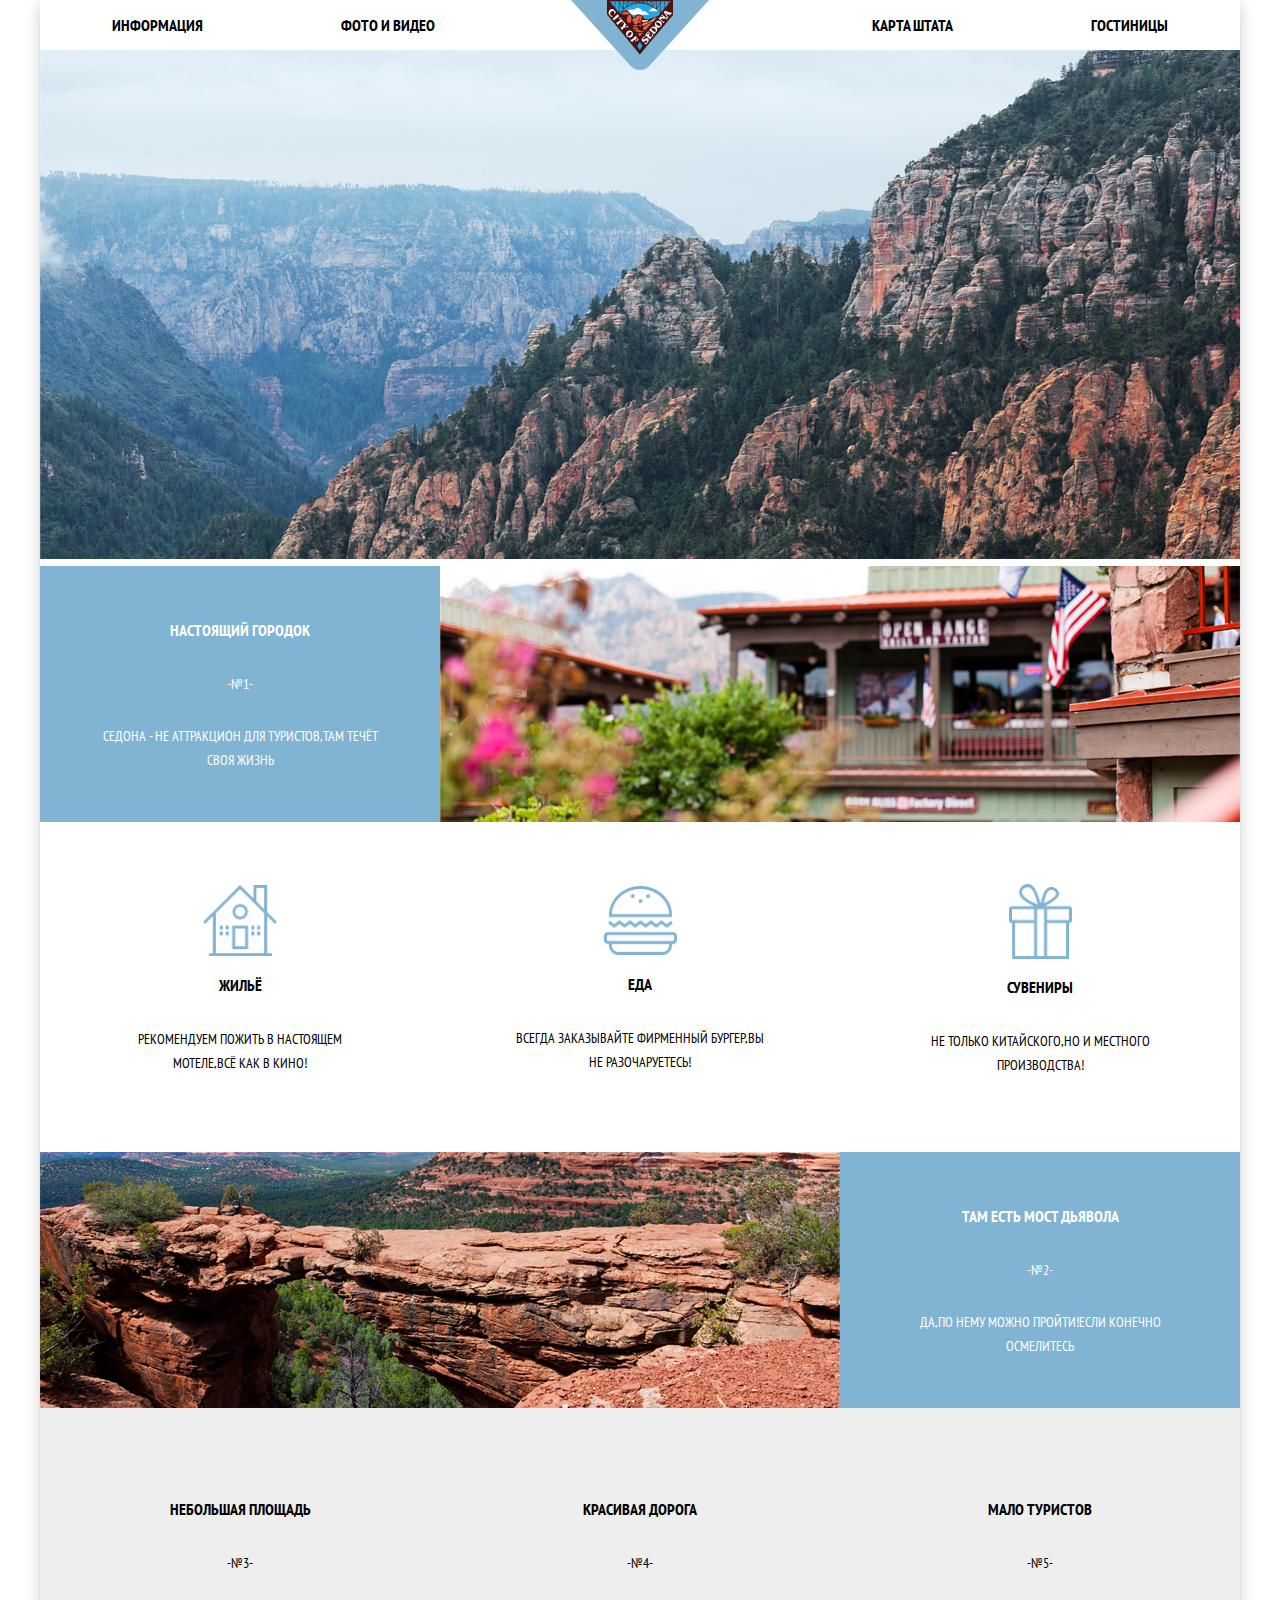
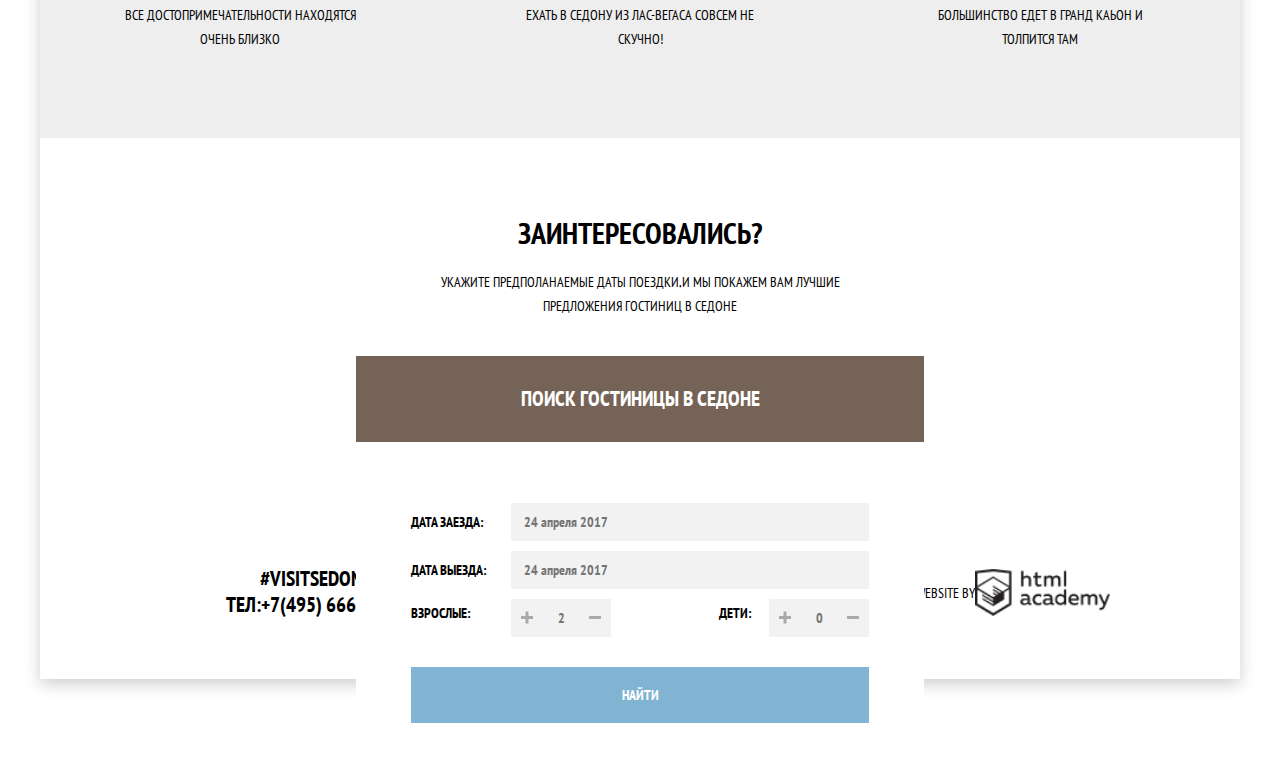
==== index.html @ 59186c99 "лт" ====
<!DOCTYPE html>
<html class="page" lang="ru">
  <head>
    <meta charset="utf-8">
    <title>HTML Academy: Седона</title>
    <link href="css/normalize.css" rel="stylesheet">
    <link rel="stylesheet" href="https://fonts.googleapis.com/css?family=PT+Sans+Narrow:400,700&amp;subset=latin,cyrillic;display=swap">
    <link href="css/style.css" rel="stylesheet">
    <link rel="icon" href="favicon.ico">
    <link rel="icon" href="favicon/icon.svg" type="image/svg+×ml">
    <link rel="apple-touch-icon" href="favicon/180.png">
    <link rel="manifest" href="manifest.webmanifest">
  </head>
  <body class="page-body">

<header class="main-header">
 <nav class="main-navigation">
   <a class="main-header-logo">
    <img src="img/logo.svg" width="138" height="70"  alt="Логотип сайта «Седона»">
   </a>
  <div class="main-header-bar">
   <ul class="site-navigation">
       <li><a href="#">Информация</a></li>
       <li><a class="second-li" href="#">Фото и видео</a></li>
       <li><a class="third-li" href="#">Карта штата</a></li>
       <li><a href="inner.html">Гостиницы</a></li>
     </ul>
  </div>
 </nav>
</header>

<main>
  <h1 class="visually-hidden">Проект «Седона»</h1>

  <section class="background">
    <a>
     <img src="img/background-photo.png" width="1200" height="509" alt="Фон">
    </a>
  </section>

  <section class="features">
    <h2 class="visually-hidden">Приемущества</h2>
    <div class="features-block">
      <div class="first-block">
        <div class="picture-one">
         <img src="img/image2.png" width="800" height="256" alt="Летняя веранда в Седоне" style="display: block;">
        </div>
        <div class="true-city">
         <h3>Настоящий городок</h3>
         <p class="number">-№1-</p>
         <p class="paragraph">Седона - не аттракцион для туристов,там течёт своя жизнь</p>
        </div>
      </div>
      <div class="second-block">
        <div class="advantages">
         <img src="img/icon1.png" width="74" height="72" alt="Домик">
         <h3>Жильё</h3>
         <p class="advantages-p">Рекомендуем пожить в настоящем мотеле,всё как в кино!</p>
        </div>
        <div class="advantages">
         <img src="img/icon3.png" width="74" height="69" alt="Бургер">
         <h3>Еда</h3>
         <p class="advantages-p">Всегда заказывайте фирменный бургер,вы не разочаруетесь!</p>
       </div>
       <div class="advantages">
        <img src="img/icon2.png" width="63" height="76" alt="Подарок">
        <h3>Сувениры</h3>
        <p class="advantages-p">Не только китайского,но и местного производства!</p>
       </div>
      </div>


      <div class="third-block">
       <div class="picture-two">
         <img src="img/image1.png" width="800" height="256" alt="Мост дьявола" style="display: block;">
       </div>
       <div class="devils-bridge">
        <h3>Там есть мост дьявола</h3>
        <p class="number">-№2-</p>
        <p class="paragraph">Да,по нему можно пройти!Если конечно осмелитесь</p>
       </div>
      </div>
      <div class="fourth-block">
       <div class="bottom-features">
        <h3>Небольшая площадь</h3>
        <p class="number">-№3-</p>
        <p class="bottom-paragraph">Все достопримечательности находятся очень близко</p>
       </div>
       <div class="bottom-features">
         <h3>Красивая дорога</h3>
         <p class="number">-№4-</p>
         <p class="bottom-paragraph">Ехать в Седону из Лас-Вегаса совсем не скучно!</p>
       </div>
       <div class="bottom-features">
         <h3>Мало туристов</h3>
         <p class="number">-№5-</p>
         <p class="bottom-paragraph">Большинство едет в Гранд Каьон и толпится там</p>
       </div>
      </div>
     </div>
  </section>

  <section class="interesting">
    <h2>Заинтересовались?</h2>
    <p>Укажите предполанаемые даты поездки,и мы покажем вам лучшие предложения гостиниц в Седоне</p>
  </section>

<!--  <section class="search-hotel">
    <h2>Поиск гостиницы в седоне</h2>
    <form class="search-form" action="https://echo.htmlacademy.ru/courses" method="post">
    <div class="apointment-form">
      <label class="come-date" for="login-field">ДАТА ЗАЕЗДА:</label>
      <input class="come-date" type="text" name="login" id="login-field" placeholder="24 апреля 2017">
      <label class="arrive-date" for="password-field">ДАТА ВЫЕЗДА:</label>
      <input class="arrive date" type="password" name="password" id="password-field" placeholder="4 июля 2017">
      <p>
        Взрослые:
      </p>
      <input class="come-date" type="number" placeholder="2">
      <p>
      Дети:
      </p>
      <input class="come-date" type="number" placeholder="0">
    </div>
      <input class="search" type="submit" value="НАЙТИ">
    </form>
  </section> -->




  <section class="modal">
  <h2>Поиск гостиницы в седоне</h2>
    <form class="booked-form" action="https://echo.htmlacademy.ru" method="post">
      <p class="input-label">
        <label class="label-date" for="enter-date">Дата заезда:</label>
        <input class="icon-date" id="enter-date" type="text" name="enter-date" placeholder="24 апреля 2017">
      </p>
      <p class="input-label">
        <label class="label-date" for="exit-date">Дата выезда:</label>
        <input class="icon-date" id="exit-date" type="text" name="exit-date" placeholder="24 апреля 2017">
      </p>
      <div class="plus-minus">
        <div class="block">
          <p class="people">
           Взрослые:
          </p>
      <div class="box">
      <button class="modal-plus" type="button" aria-label="Плюс"></button>
        <input class="come-date" type="number" placeholder="2">
      <button class="modal-minus" type="button" aria-label="Минус"></button>
     </div>
    </div>
    <div class="block">
      <p class="kids">
      Дети:
      </p>
      <button class="modal-plus" type="button" aria-label="Плюс"></button>
      <input class="come-date" type="number" placeholder="0">
      <button class="modal-minus" type="button" aria-label="Минус"></button>
    </div>
  </div>
      <button class="found" type="submit">Найти</button>
    </form>
  </section>

</main>

<footer class="page-footer main-footer">
  <div class="container">
  <section class="footer-contacts">
    <h2 class="visually-hidden">Телефон</h2>
    <a href="#">#VisitSedona</a>
    <br>
    <a class="footer-phone" href="tel:+74956660166">Тел:+7(495) 666-01-66</a>
  </section>

  <section class="footer-social">
    <!--<h2 class="visually-hidden">Соц сети</h2>-->
    <ul>
      <li>
        <a class="social-button" href="#">
          <img src="img/twitter.png" width="17px" height="15px" alt="логотип твиттера">
        </a>
      </li>
      <li>
        <a class="social-button" href="#">
          <img src="img/facebook.png" width="12px" height="22px" alt="логотип фейсбука">
        </a>
      </li>
      <li>
        <a class="social-button" href="#">
          <img src="img/youtube.png" width="20px" height="16px" alt="логотип ютуба">
        </a>
      </li>
    </ul>
  </section>
  <p class="footer-copyright">
    Website by
    <a href="https://htmlacademy.ru/study" target="_blank" class="button"> <img src="img/log.png" width="135px" height="45px" alt="Логотип htmlacademy"></a>
  </p>
 </div>
</footer>
  </body>
</html>
---- css/style.css ----
:root {
  --basic-black: #000000;
  --basic-white: #ffffff;
  --basic-gray:#EEEEEE;
  --basic-brown:#766357;
  --basic-light-gray:#333333;
  --basic-light-brown:#766458;
  --basic-blue:#81B3D3;
  --basic-blue:#81B3D2;
  --special: #669EC0;
  --basic-dark:#F2F2F2;
}

/* Global */

body {
  min-width: 960px;
  max-width: 1200px;
  margin: 0 auto;
  padding: 0;
  font-family: "PT Sans Narrow", Arial, sans-serif;
  font-size: 14px;
  line-height: 24px;
  font-weight: 700;
  color: var(--basic-black);
  text-transform: uppercase;
  background-color: var(--basic-white);
  background-image: url("../img/bg.png");
  background-position: top center;
  background-repeat: no-repeat;

  min-height: 100%;
  display: grid;
  grid-template-rows: min-content 1fr min-content;
  align-content: start;
}

}

a {
    text-decoration: none;
  }

img {
    max-width: 100%;
    height: auto;
  }

  .visually-hidden {
    position: absolute;
    width: 1px;
    height: 1px;
    margin: -1px;
    border: 0;
    padding: 0;
    white-space: nowrap;
    clip-path: inset(100%);
    clip: rect(0 0 0 0);
    overflow: hidden;
  }


/* Grid */

  .page {
  height: 100%;
}

/* Main header */

  .inner-page .main-header {
  background-color: var(--basic-white);
  margin-bottom: 70px;
}

/* Main navigation */

  .main-navigation {
  position: relative;
  display: grid;
  font-size: 16px;
  line-height: 20px;
  color: var(--basic-black);
  background-color: transparent;
}

/* Container */

.container {
  width: 940px;
  margin: 0 auto;
  padding: 0 10px;
}

/* Logo */

.main-header-logo {
  width: 138px;
  position: absolute;
  top: 0;
  right:0;
  left: 0;
  margin: 0 auto;
}

.main-header-bar {
  background-color: var(--basic-white);
}

.main-navigation-wrapper {
  text-decoration: none;
  display: grid;
  grid-template-columns: 1fr min-content;
  background-color: var(--basic-white);
  width: 940px;
  margin: 0 auto;
  padding: 0 10px;
}

.site-navigation {
  text-decoration: none;
  display: flex;
  align-items: flex-end;
  justify-content: space-between;
  margin: 0;
  padding: 15px 72px;
  list-style: none;
}

.second-li{
  margin-right: 150px;
}
.third-li{
  margin-left: 150px;
}

.site-navigation-current a:not([href]) {
  background-color: var(--basic-black);
}

/* User navigation */


.site-navigation a,
.user-navigation a {
  text-decoration: none;
  color: var(--basic-black);
/*  padding: 85px*/
}

.site-navigation a:hover,
.site-navigation a:focus,
.user-navigation a:hover,
.user-navigation a:focus {
  background-color: var(--basic-white);
}

.inf{
  position: static;
  top: 14px

  left: 73px;

}
/* Features */

.first-block{
    display: flex;
    flex-direction: row-reverse;
    align-items: center;
    width: 100%;
}

.picture-one{
   flex: 0 0 auto;
}

.true-city{
   height: 100%;
   width: 100%;
   background: #81B3D2;
   color: #ffffff;
   min-height: 256px;
   display: flex;
   flex-direction: column;
   align-items: center;
   text-align: center;
   justify-content: center;
}

.number{
  font-weight: 400
}

.paragraph{
  font-weight: 400;
  max-width: 300px;
}

.second-block{
  display: flex;
  justify-content: space-between;
  width: 100%;
  min-height: 330px;
}

.advantages{
  display: flex;
  flex-direction: column;
  align-items: center;
  justify-content: center;
  width: 400px;
}
.advantages-p{
  max-width: 255px;
  text-align: center;
  font-weight: 400;
}

.third-block{
    display: flex;
    flex-direction: row;
    align-items: center;
    width: 100%;
}

.picture-two{
   flex: 0 0 auto;
}

.devils-bridge{
  height: 100%;
  width: 100%;
  background: #81B3D2;
  color: #ffffff;
  min-height: 256px;
  display: flex;
  flex-direction: column;
  align-items: center;
  text-align: center;
  justify-content: center;
}

.fourth-block{
  background: #EEEEEE;
  display: flex;
  justify-content: space-between;
  width: 100%;
  min-height: 330px;
}

.bottom-features{
  display: flex;
   flex-direction: column;
   align-items: center;
   justify-content: center;
   width: 400px;

}

.bottom-paragraph{
  font-weight: 400;
  max-width: 255px;
  text-align: center;
}



/* Interesting */


.modal{
  position: relative;
  margin: 0 auto;
  width: 568px;
}

.modal h2{
  text-align: center;
    color: var(--basic-white);
  background-color: #766357;
  padding: 31px 31px;
  margin: 0;
  }

.booked-form{
  position: absolute;
      background: white;
      width: 100%;
      padding: 61px 55px;
      box-sizing: border-box;
}

.booked-form p {
  margin: 0;
  margin-bottom: 10px;
}

.booked-form input[type="email"],
.booked-form input[type="password"] {
  box-sizing: border-box;
  width: 300px;
  padding-top: 5px;
  padding-right: 40px;
  padding-bottom: 5px;
  padding-left: 15px;
  font: inherit;
  color: var(--basic-black);
  text-transform: uppercase;
  background-color: #F2F2F2;

}

.booked-form input:focus {
  border-color: var(--special);
}

.booked-form .login-help {
  display: flex;
  flex-wrap: wrap;
  justify-content: space-between;
  margin: 15px 0;
}

.icon-date {
  background-image: url("img/calendar.png");
  background-position: 270px 50%;
  background-size: 13px;
 background-repeat: no-repeat;
 border: none;
   background: #F2F2F2;
   padding: 11px 13px;
   font-weight: bold;
   width: 100%;
}

.label-date{
  width: 100px;
  flex: 0 0 auto;
}

.input-label{
  display: flex;
  align-items: center;
}
/*

.login-checkbox {
  position: relative;
  padding-left: 30px;
  cursor: pointer;
}

.login-checkbox:hover,
.login-checkbox:focus {
  color: var(--special);
}

.login-checkbox input[type="checkbox"] + .checkbox-indicator {
  position: absolute;
  top: 0;
  left: 0;
  width: 17px;
  height: 17px;
  border: 2px solid var(--basic-black);
}

.login-checkbox input[type="checkbox"]:focus + .checkbox-indicator {
  border-color: var(--special);
  outline: thin dotted;
  outline: 5px auto -webkit-focus-ring-color;
}

.login-checkbox input[type="checkbox"]:checked + .checkbox-indicator::before,
.login-checkbox input[type="checkbox"]:checked + .checkbox-indicator::after {
  content: "";
  position: absolute;
  top: 8px;
  left: 1px;
  width: 15px;
  height: 2px;
  background-color: var(--basic-black);
}

.login-checkbox input[type="checkbox"]:checked + .checkbox-indicator::before {
  transform: rotate(45deg);
}

.login-checkbox input[type="checkbox"]:checked + .checkbox-indicator::after {
  transform: rotate(-45deg);
}
*/
 .found {
   border: none;
   color: #ffffff;
   font-weight: 700;
   text-transform: uppercase;
  background-color: var(--basic-blue);
  width: 100%;
  margin-top: 30px;
  margin-right: 0;
  padding: 20px 40px
}

.box{
  display: flex;
      height: 38px;
      align-items: center;
}

.modal-plus, .modal-minus {
  border: 0;
    background-color: #F2F2F2;
    width: 32px;
    height: 100%;
    display: flex;
    align-items: center;
    justify-content: center;
   padding: 0;
}
.modal-plus::before,
.modal-plus::after {
  content: "";
  position: absolute;
  width: 12px;
  height: 3px;
  background-color: #A9A9A9;
}

.modal-plus::before {
  transform: rotate(90deg);
}

.modal-plus::after {
  transform: rotate(180deg);
}




/*.modal-minus {
  width: 32px;
  height: 22px;
  background-color: transparent;
  border: 0;
  cursor: pointer;
  position: absolute;
  left: 90px
}*/
.modal-minus::before,
.modal-minus::after {
  content: "";
  position: absolute;
  width: 12px;
  height: 3px;
  background-color: #A9A9A9;
}

.come-date{
  height: 38px;
     box-sizing: border-box;
     border: 0;
     background: #F2F2F2;
     max-width: 36px;
     text-align: center;
     font-weight: bold;
}

input::-webkit-outer-spin-button,
input::-webkit-inner-spin-button {
  -webkit-appearance: none;
  margin: 0;
}

.plus-minus{
  display: flex;
  justify-content: space-between;

}

.block{
  display: flex;
 align-items: center;
}

.people{
  display: block;
    margin-bottom: 0;
    width: 100px;
}

.kids{
  width: 50px;
  display: flex;
  justify-content: flex-start;
}





.interesting {
  padding-top:  58px;
  padding-bottom: 24px;
  width: 465px;
  margin: 0 auto;
  text-align: center;
  color: var(--basic-black);
  background-color: var(--basic-white);
  background-image: url("../img/bg.png");
  background-position: center, 0 0;
  background-repeat: no-repeat, repeat;
}

.interesting p {
font-weight: normal;
}

.interesting h2 {
  font-size: 30px;
  line-height: 24px;
}

/* Search */

.search-hotel {
  font: inherit;
  text-align: center;
  color: var(--basic-black);
  vertical-align: middle;
  text-transform: uppercase;
  background-color: var(--basic-white);
  border: none;
}
/*
.apointment-form{
  display: flex;
  flex-wrap: wrap;
  flex-direction: column;
}

.search:focus,
.search:active {
  background-color: var(--special);
}

.search.disabled,
.search:disabled {
  cursor: default;
  opacity: 0.5;
  background-color: var(--basic-blue);
}**/

.search-hotel h2{
  color: var(--basic-white);
background-color: #766357;
padding: 40px 86px

}
/*
.search{
  background-color: var(--basic-blue);
  margin-top: 20px
}

.login-form p {
  margin: 0;
  margin-bottom: 10px;
}

.search-form input [type="email"],
.search-form input [type="password"] {
  box-sizing: border-box;
  width: 300px;
  padding-top: 10px;
  padding-right: 40px;
  padding-bottom: 10px;
  padding-left: 15px;
  font: inherit;
  color: var(--basic-black);
  text-transform: uppercase;
  background-color: var(--basic-extra-light);
  border: 2px solid var(--basic-black);
}

*/
.inner-page {
  color: var(--basic-white);
  background-color: var(--basic-white);
  background-image: url("../img/bg.png");
  background-position: 0 0;
  background-repeat: repeat;
}

.inner-page .main-navigation-wrapper {
  grid-template-columns: 170px 1fr min-content;
}

.inner-page .main-header-logo {
  order: 0;
}

.page-title {
  margin: 0;
  margin-bottom: 15px;
  padding: 0;
  font-size: 21px;
  line-height: 26px;
}

.page-body {
  box-shadow: 0px 5px 15px rgba(0, 1, 1, 0.2);
}

.filters{
  display: grid;
  grid-template-columns: 180px 1fr;
  align-content: start;
  grid-column-gap: 100px;
}

.submit{
  display: grid;
  grid-template-columns: 1fr min-content;
  justify-self: end;
}

.hotels{
  outline: 5px solid rgba(0, 255, 255, 0.7);
  outline-offset: -5px;
  margin-left: 160px;
}
/* Search */

.search {
  grid-column: 1 / -1;
  font: inherit;
  color: var(--basic-black);
  vertical-align: middle;
  text-transform: uppercase;
  background-color: var(--basic-white);
  border: none;

}

.search legend {
  font-size: 16px;
  line-height: 21px;
}

.search ul {
  list-style: none;
  line-height: 18px;
}

.search-item-checkbox:hover + label,
.search-list-checkbox:focus + label {
  color: var(--basic-white);
}

/* Hotels */

.class{
  display: flex;
  justify-content: space-between;
}

.name-list {
width: 100%;
}

.item {
  display: flex;
  height: 100%;
  width: 100%;
  justify-content: space-between;
  min-height: 90px;
  background-color: var(--basic-white);
  padding: 30px;
  box-sizing: border-box;
  color: var(--basic-black);
  border-bottom: 1px solid var(--basic-gray);
}

.item:first-of-type {
  border-top: 1px solid var(--basic-gray);
}

.item a {
  color: var(--basic-black);
}

.item h3 {
  margin: 0;
  font-size: 21px;
  line-height: 26px;

}

.item p {
  max-width: 111px;
  width: 100%;
  margin: 0;
  font-weight: 400;
  color: var(--basic-light-gray);
}

.item p:first-of-type {
   margin-right: 5px;
 }

.rating {
  display: flex;
    flex-direction: column;
    justify-content: space-between;
    align-items: flex-end;
}

.rating p.raiting-name {
  margin-right: 0;
  background: #F2F2F2;
  padding: 3px 10px;
  text-align: center;
}

.star{
  display: flex;
  justify-content: flex-end;
}

.info-wrapper{

  display: flex;
  flex-direction: row-reverse;
  justify-content: space-between;
  align-items: flex-end;


}


 .detalied{
   background: #81B3D2;
         border: none;
         padding: 5.5px 24px;
         color: #ffffff;
         text-transform: uppercase;
         font-weight: bold;
 }

 .book{
   background: #766357;
         margin-left: 6px;
color: #ffffff;
text-transform: uppercase;
border: none;
padding: 5.5px 24px;
font-weight: bold;
 }

.info{
  min-height: 90px;
    height: 100%;
    margin-left: 30px;
    display: flex;
    flex-direction: column;
    justify-content: space-between;
}


.button{
  display: flex;
}

.main-info{
  display: flex;
}

.image{
  display: flex;
    flex: 0 0 auto;
}
/*Main footer */

.main-footer {
  padding: 60px 0;
  margin-top: 65px;
  color: var(--basic-black);
  background-color: var(--basic-white);
  background-image: url("../img/pattern-white.jpg");
  background-position: 0 0;
  background-repeat: repeat;
}

.main-footer .container {
  display: grid;
  grid-template-columns: 1fr 1fr 1fr;
}

.footer-phone {
  margin-top: auto;
  color: inherit;
}

.footer-contacts{
  text-align: center;
  margin-left: -20px
}

.footer-contacts a {
  font-weight: 700;
  font-size: 21px;
  margin: 0;
  margin-left: -20px
  width: 320px;
  color: var(--basic-black);
  text-decoration: none;
}

.footer-contacts a:hover,
.footer-contacts a:focus {
  text-decoration: none;
}

.footer-social {
  width: 145px;
  justify-self: center;
  text-align: center;
}

.footer-social ul {
  display: flex;
  flex-wrap: wrap;
  justify-content: space-between;
  width: 141px;
 margin: 0 auto;
 padding: 0;
  list-style: none;
}

.footer-social h2 {
  font-size: 14px;

}

/* Social button */

.social-button {
  width: 150px;
  display: flex;
align-items: center;
justify-content: center;

  width: 43px;
  height: 43px;
  background-color:#81B3D2;
  color: inherit;
}


.social-button::before{
  opacity: 10;
}

.social-button:hover,
.social-button:focus {
  opacity: 10;
}

.footer-copyright {
  font-weight: normal;
  display: flex;
  align-items: center;
  justify-content: space-between;
  margin: 0;
  justify-self: end;
}

.footer-copyright .button:hover,
.footer-copyright .button:focus {
  color: var(--basic-black);
  background-color: var(--basic-white);
}

.logotype{
  margin-left: 10px
}
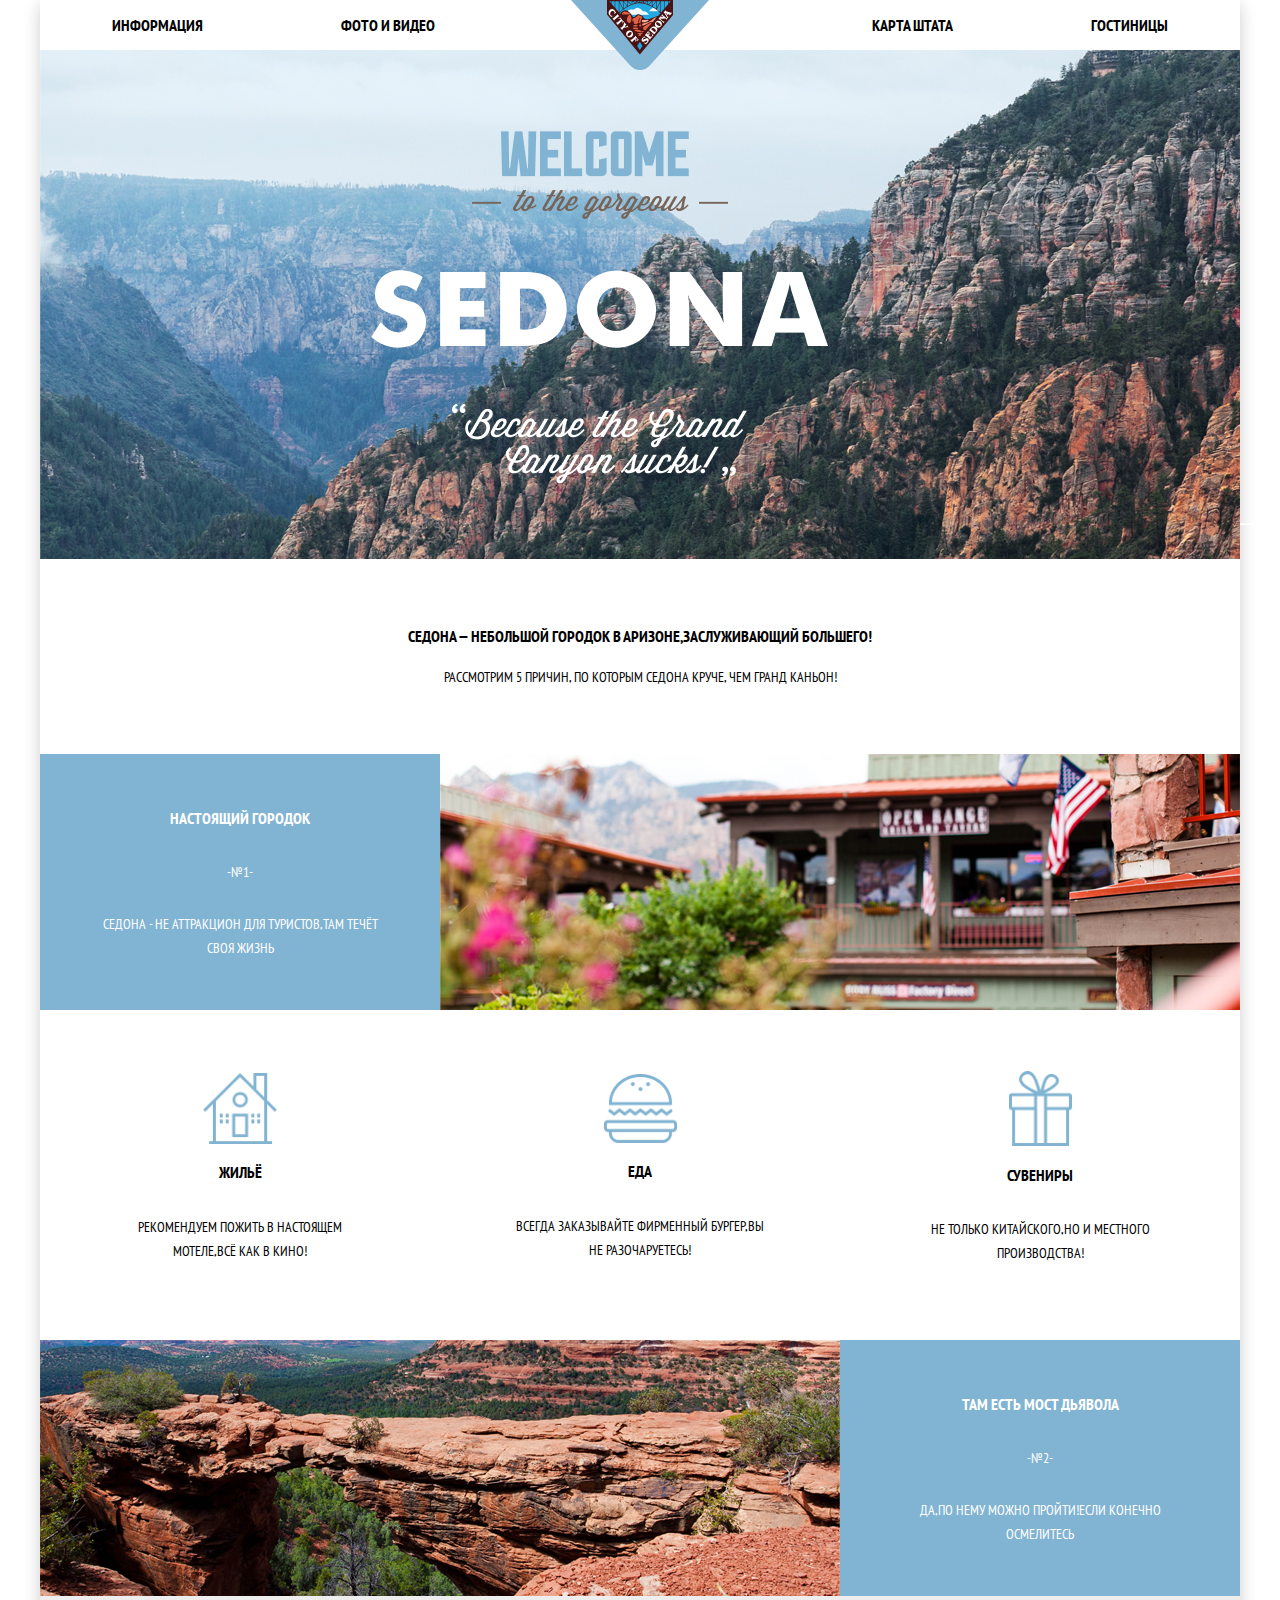
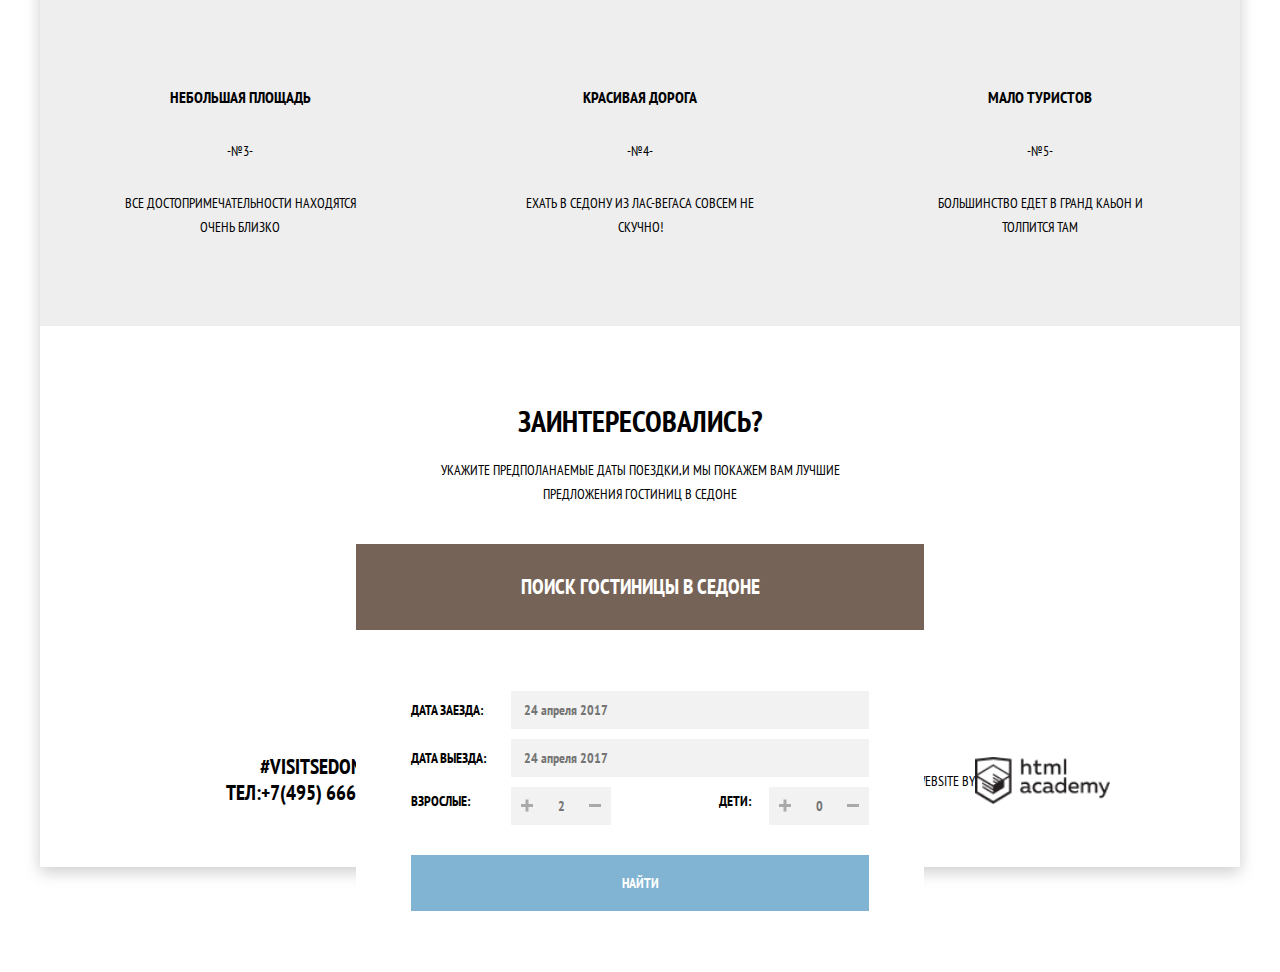
==== commit fcacf792: "цкр" ====
--- a/index.html
+++ b/index.html
@@ -36,7 +36,28 @@
     <a>
      <img src="img/background-photo.png" width="1200" height="509" alt="Фон">
     </a>
-  </section>
+
+    <a class="welcome">
+     <img src="img/shape.png" alt="Надпись велком">
+    </a>
+    <a class="to-the">
+     <img src="img/to-the.png" alt="Надпись ту зэ">
+    </a>
+    <a class="sedona">
+     <img src="img/shape1.png" alt="Надпись седона">
+    </a>
+    <a class="pattern">
+     <img src="img/shape3.png" alt="Нижний узор">
+    </a>
+   <div class="description">
+    <h3>Седона — небольшой городок в Аризоне,заслуживающий большего!</h3>
+    <p>
+      Рассмотрим 5 причин, по которым Седона круче, чем гранд каньон!
+    </p>
+   </div>
+  </section>
+
+
 
   <section class="features">
     <h2 class="visually-hidden">Приемущества</h2>
--- a/css/style.css
+++ b/css/style.css
@@ -162,6 +162,57 @@
   left: 73px;
 
 }
+
+/*background*/
+
+.welcome{
+  position: absolute;
+  top: 131px;
+  left:500px;
+}
+
+.to-the{
+  position: absolute;
+  top: 190px;
+  left:472px
+}
+
+.sedona{
+  position: absolute;
+  top: 270px;
+  left: 371px;
+}
+
+.pattern{
+  position: absolute;
+  top: 508px;
+  left: auto;
+
+}
+
+.description {
+  padding-top:  42px;
+  padding-bottom: 51px;
+  width: 465px;
+  margin: 0 auto;
+  text-align: center;
+  color: var(--basic-black);
+  background-color: var(--basic-white);
+  background-image: url("../img/bg.png");
+  background-position: center, 0 0;
+  background-repeat: no-repeat, repeat;
+}
+
+.description p {
+font-weight: normal;
+}
+
+.description h2 {
+  font-size: 30px;
+  line-height: 24px;
+}
+
+
 /* Features */
 
 .first-block{
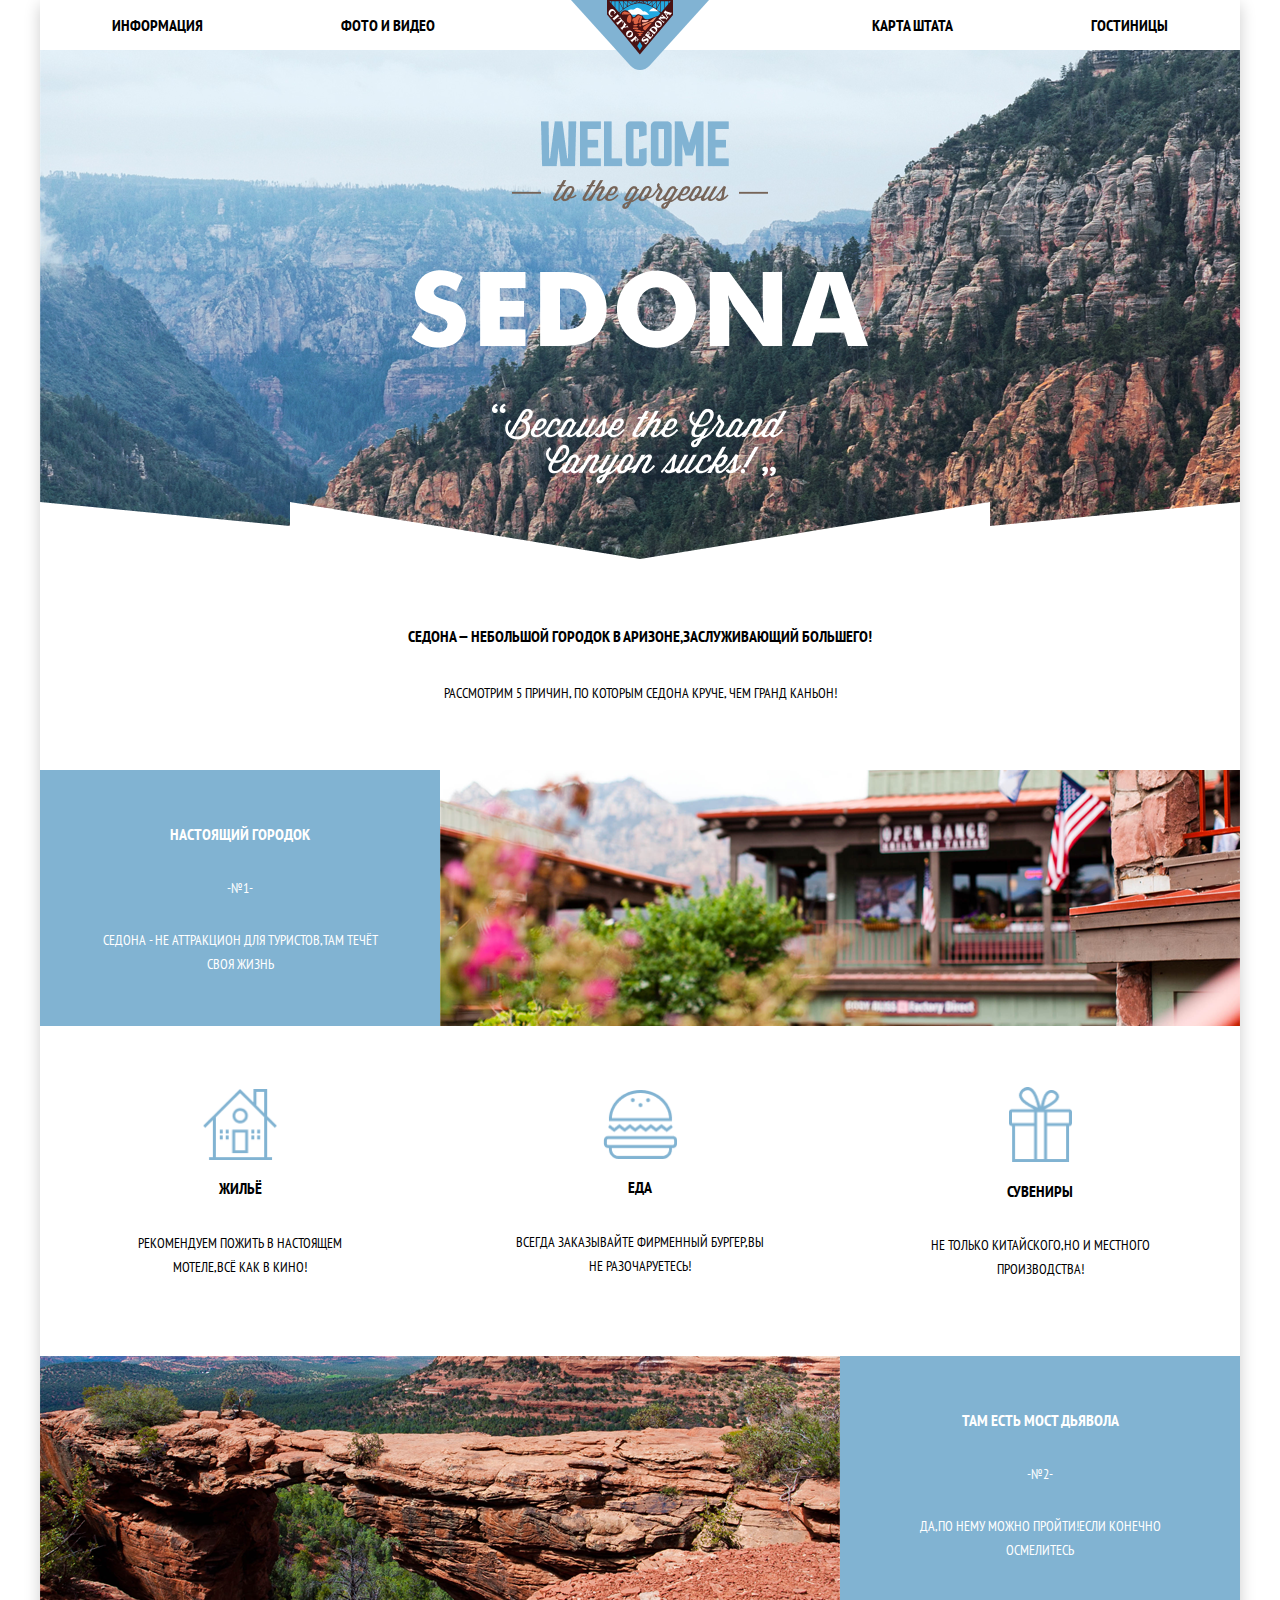
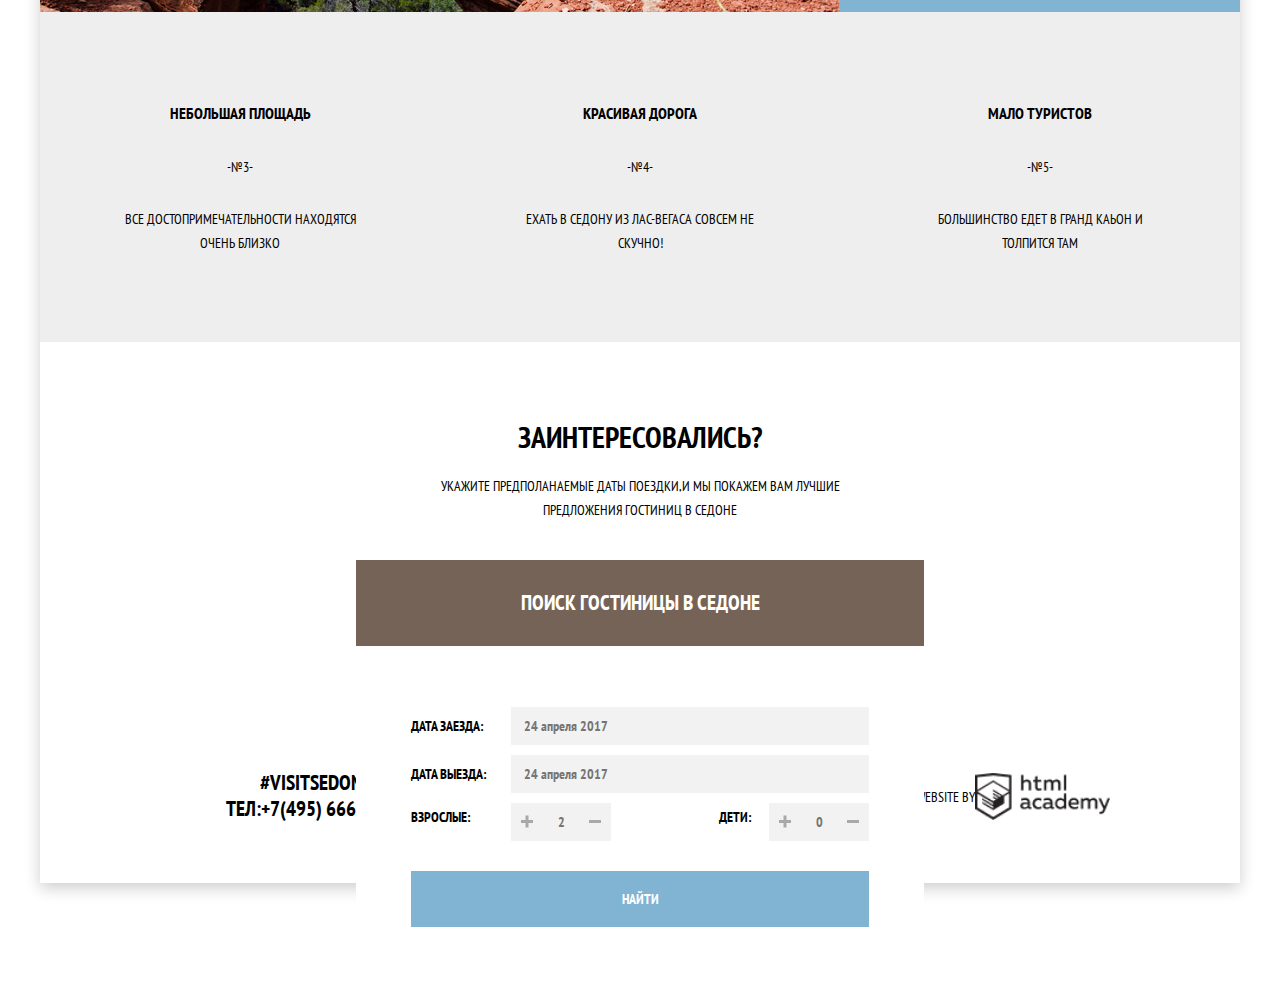
==== commit 2fe99c9f: "т" ====
--- a/index.html
+++ b/index.html
@@ -36,19 +36,10 @@
     <a>
      <img src="img/background-photo.png" width="1200" height="509" alt="Фон">
     </a>
-
-    <a class="welcome">
-     <img src="img/shape.png" alt="Надпись велком">
-    </a>
-    <a class="to-the">
-     <img src="img/to-the.png" alt="Надпись ту зэ">
-    </a>
-    <a class="sedona">
-     <img src="img/shape1.png" alt="Надпись седона">
-    </a>
-    <a class="pattern">
-     <img src="img/shape3.png" alt="Нижний узор">
-    </a>
+     <img class="welcome" src="img/shape.png" alt="Надпись велком">
+     <img class="to-the" src="img/to-the.png" alt="Надпись ту зэ">
+     <img class="sedona" src="img/shape1.png" alt="Надпись седона">
+     <img class="pattern" src="img/shape3.png" alt="Нижний узор">
    <div class="description">
     <h3>Седона — небольшой городок в Аризоне,заслуживающий большего!</h3>
     <p>
--- a/css/style.css
+++ b/css/style.css
@@ -95,6 +95,7 @@
 /* Logo */
 
 .main-header-logo {
+  z-index: 10;
   width: 138px;
   position: absolute;
   top: 0;
@@ -165,28 +166,33 @@
 
 /*background*/
 
+
+.background{
+  position: relative;
+}
+
 .welcome{
   position: absolute;
-  top: 131px;
+  top: 71px;
   left:500px;
 }
 
 .to-the{
   position: absolute;
-  top: 190px;
+  top: 130px;
   left:472px
 }
 
 .sedona{
   position: absolute;
-  top: 270px;
+  top: 220px;
   left: 371px;
 }
 
 .pattern{
   position: absolute;
-  top: 508px;
-  left: auto;
+  top: 452px;
+  left: 0;
 
 }
 
@@ -204,10 +210,14 @@
 }
 
 .description p {
+padding-top: 16px;
+
 font-weight: normal;
+white-space: nowrap;
 }
 
 .description h2 {
+  text-align: center;
   font-size: 30px;
   line-height: 24px;
 }
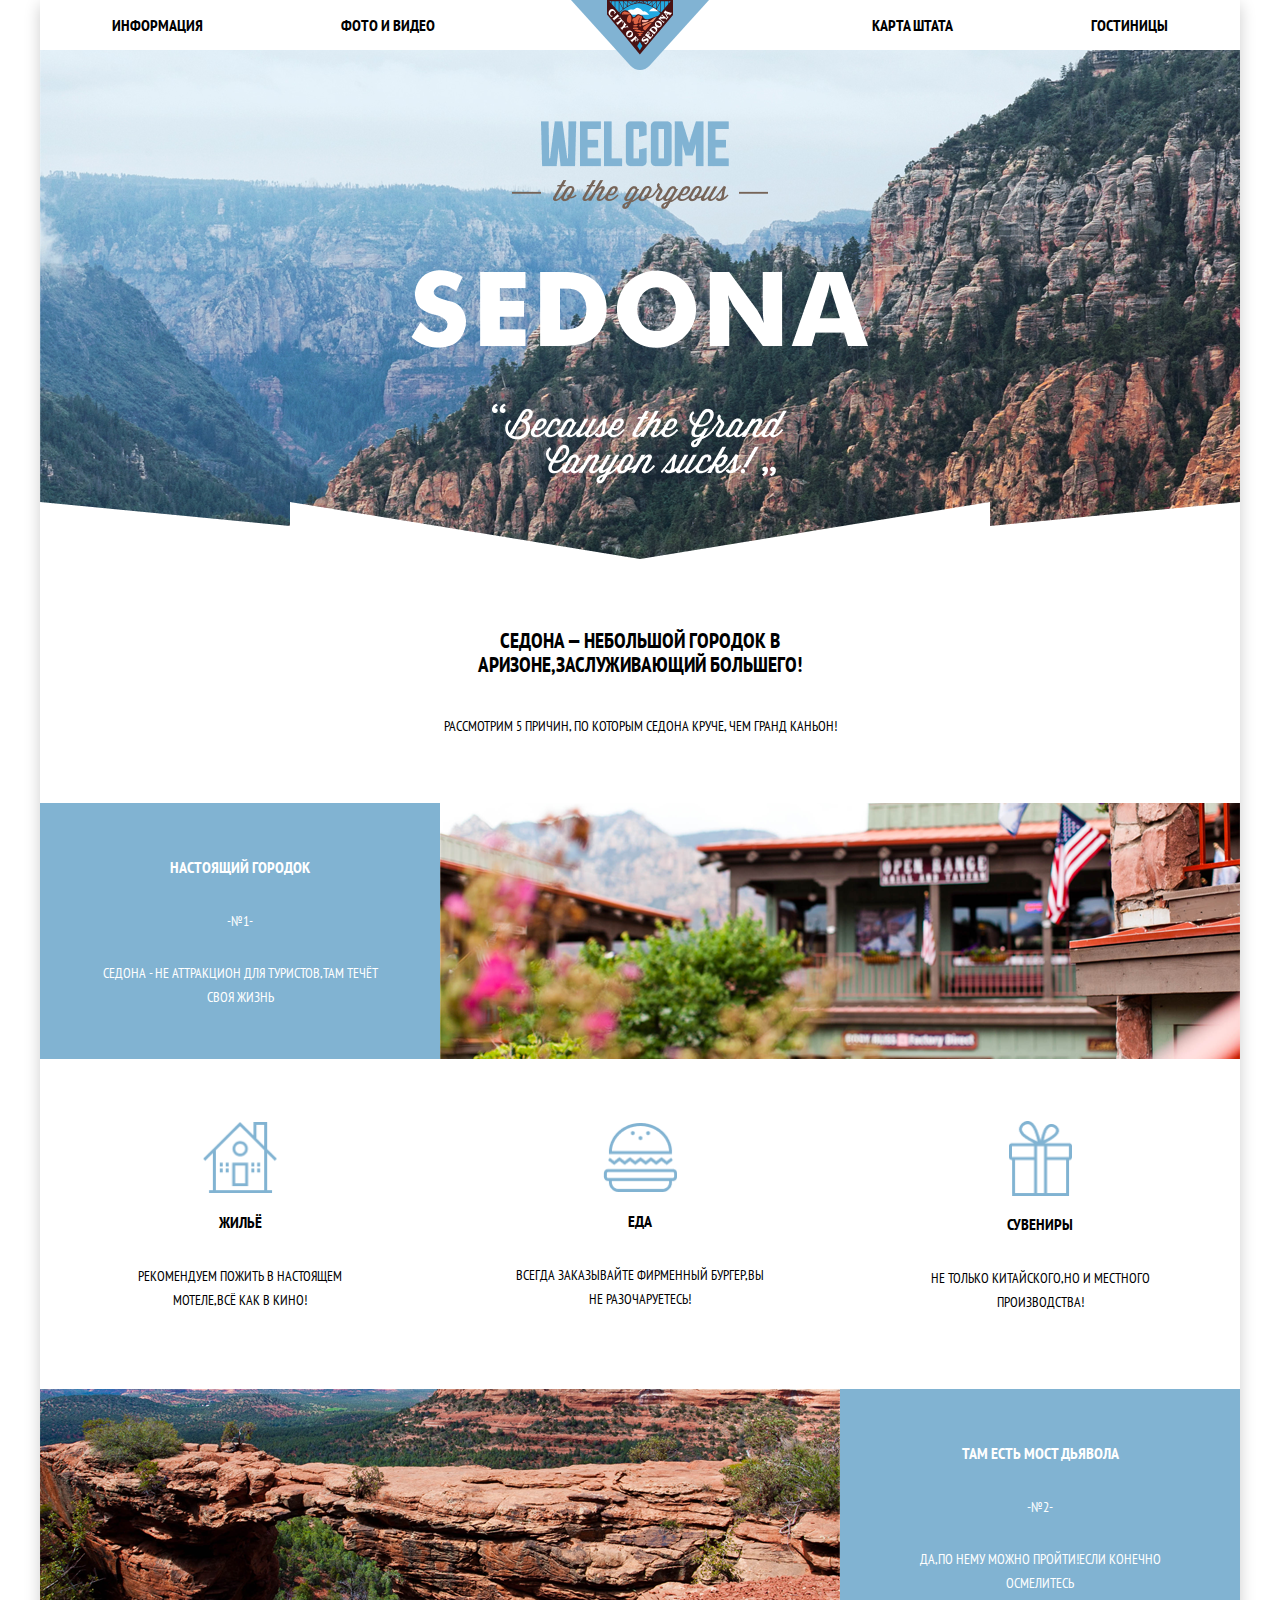
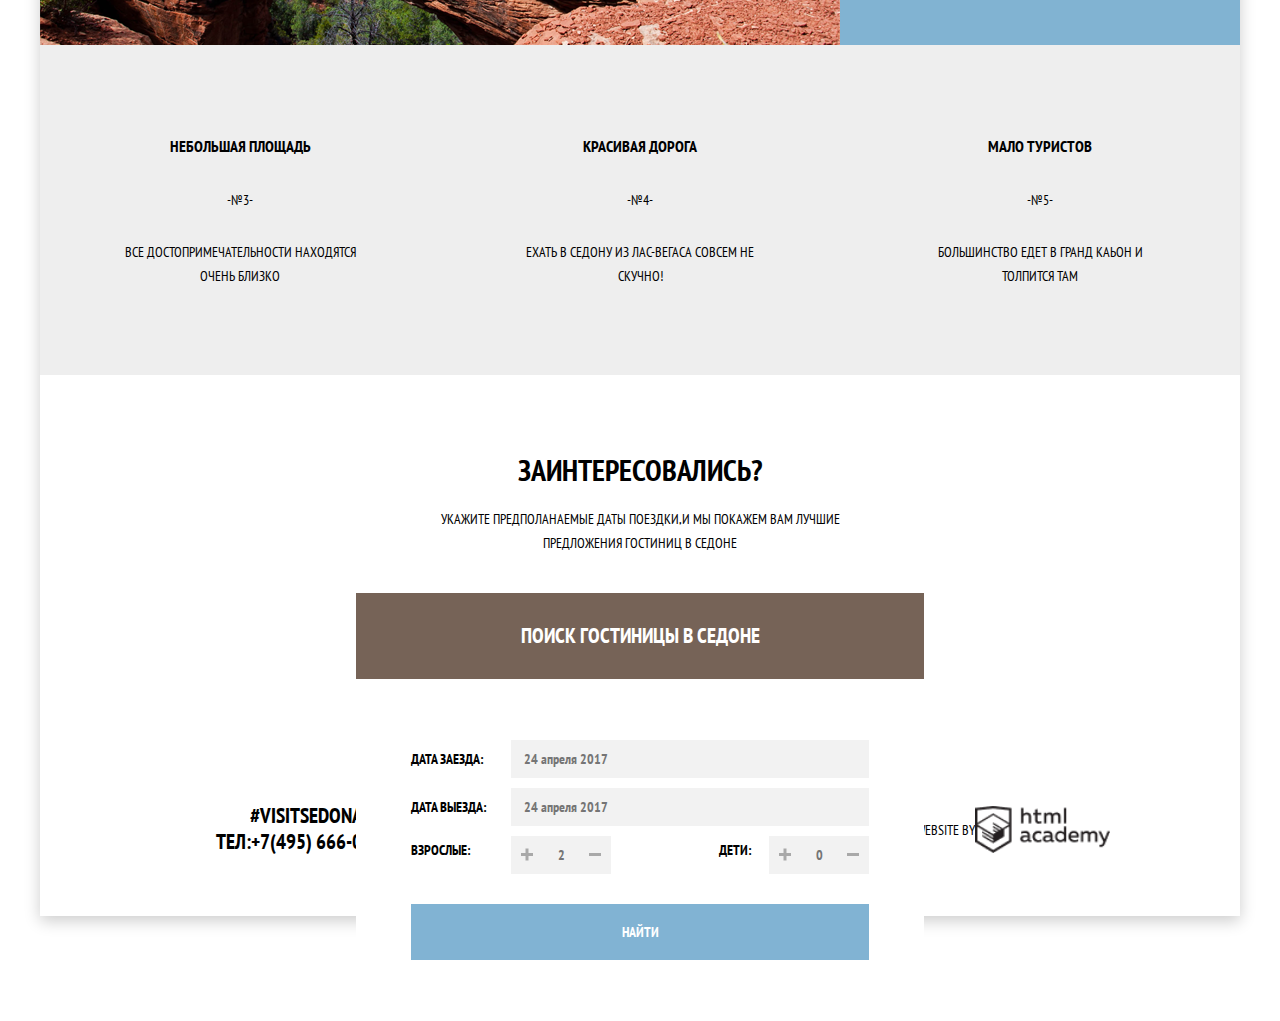
==== commit a2cf7d21: "ил" ====
--- a/index.html
+++ b/index.html
@@ -7,7 +7,7 @@
     <link rel="stylesheet" href="https://fonts.googleapis.com/css?family=PT+Sans+Narrow:400,700&amp;subset=latin,cyrillic;display=swap">
     <link href="css/style.css" rel="stylesheet">
     <link rel="icon" href="favicon.ico">
-    <link rel="icon" href="favicon/icon.svg" type="image/svg+×ml">
+    <link rel="icon" href="favicon/icon.svg" type="image/svg+xml">
     <link rel="apple-touch-icon" href="favicon/180.png">
     <link rel="manifest" href="manifest.webmanifest">
   </head>
@@ -188,28 +188,28 @@
   </section>
 
   <section class="footer-social">
-    <!--<h2 class="visually-hidden">Соц сети</h2>-->
+    <h2 class="visually-hidden">Соц сети</h2>
     <ul>
       <li>
         <a class="social-button" href="#">
-          <img src="img/twitter.png" width="17px" height="15px" alt="логотип твиттера">
+          <img src="img/twitter.png" width="17" height="15" alt="логотип твиттера">
         </a>
       </li>
       <li>
         <a class="social-button" href="#">
-          <img src="img/facebook.png" width="12px" height="22px" alt="логотип фейсбука">
+          <img src="img/facebook.png" width="12" height="22" alt="логотип фейсбука">
         </a>
       </li>
       <li>
         <a class="social-button" href="#">
-          <img src="img/youtube.png" width="20px" height="16px" alt="логотип ютуба">
+          <img src="img/youtube.png" width="20" height="16" alt="логотип ютуба">
         </a>
       </li>
     </ul>
   </section>
   <p class="footer-copyright">
     Website by
-    <a href="https://htmlacademy.ru/study" target="_blank" class="button"> <img src="img/log.png" width="135px" height="45px" alt="Логотип htmlacademy"></a>
+    <a href="https://htmlacademy.ru/study" target="_blank" class="button"> <img src="img/log.png" width="135" height="45" alt="Логотип htmlacademy"></a>
   </p>
  </div>
 </footer>
--- a/css/style.css
+++ b/css/style.css
@@ -6,7 +6,7 @@
   --basic-light-gray:#333333;
   --basic-light-brown:#766458;
   --basic-blue:#81B3D3;
-  --basic-blue:#81B3D2;
+  --basic-blue-2:#81B3D2;
   --special: #669EC0;
   --basic-dark:#F2F2F2;
 }
@@ -211,14 +211,14 @@
 
 .description p {
 padding-top: 16px;
-
+font-size: 14px;
 font-weight: normal;
 white-space: nowrap;
 }
 
-.description h2 {
-  text-align: center;
-  font-size: 30px;
+.description h3 {
+  text-align: center;
+  font-size: 21px;
   line-height: 24px;
 }
 
@@ -872,7 +872,7 @@
   font-weight: 700;
   font-size: 21px;
   margin: 0;
-  margin-left: -20px
+  margin-left: -20px;
   width: 320px;
   color: var(--basic-black);
   text-decoration: none;
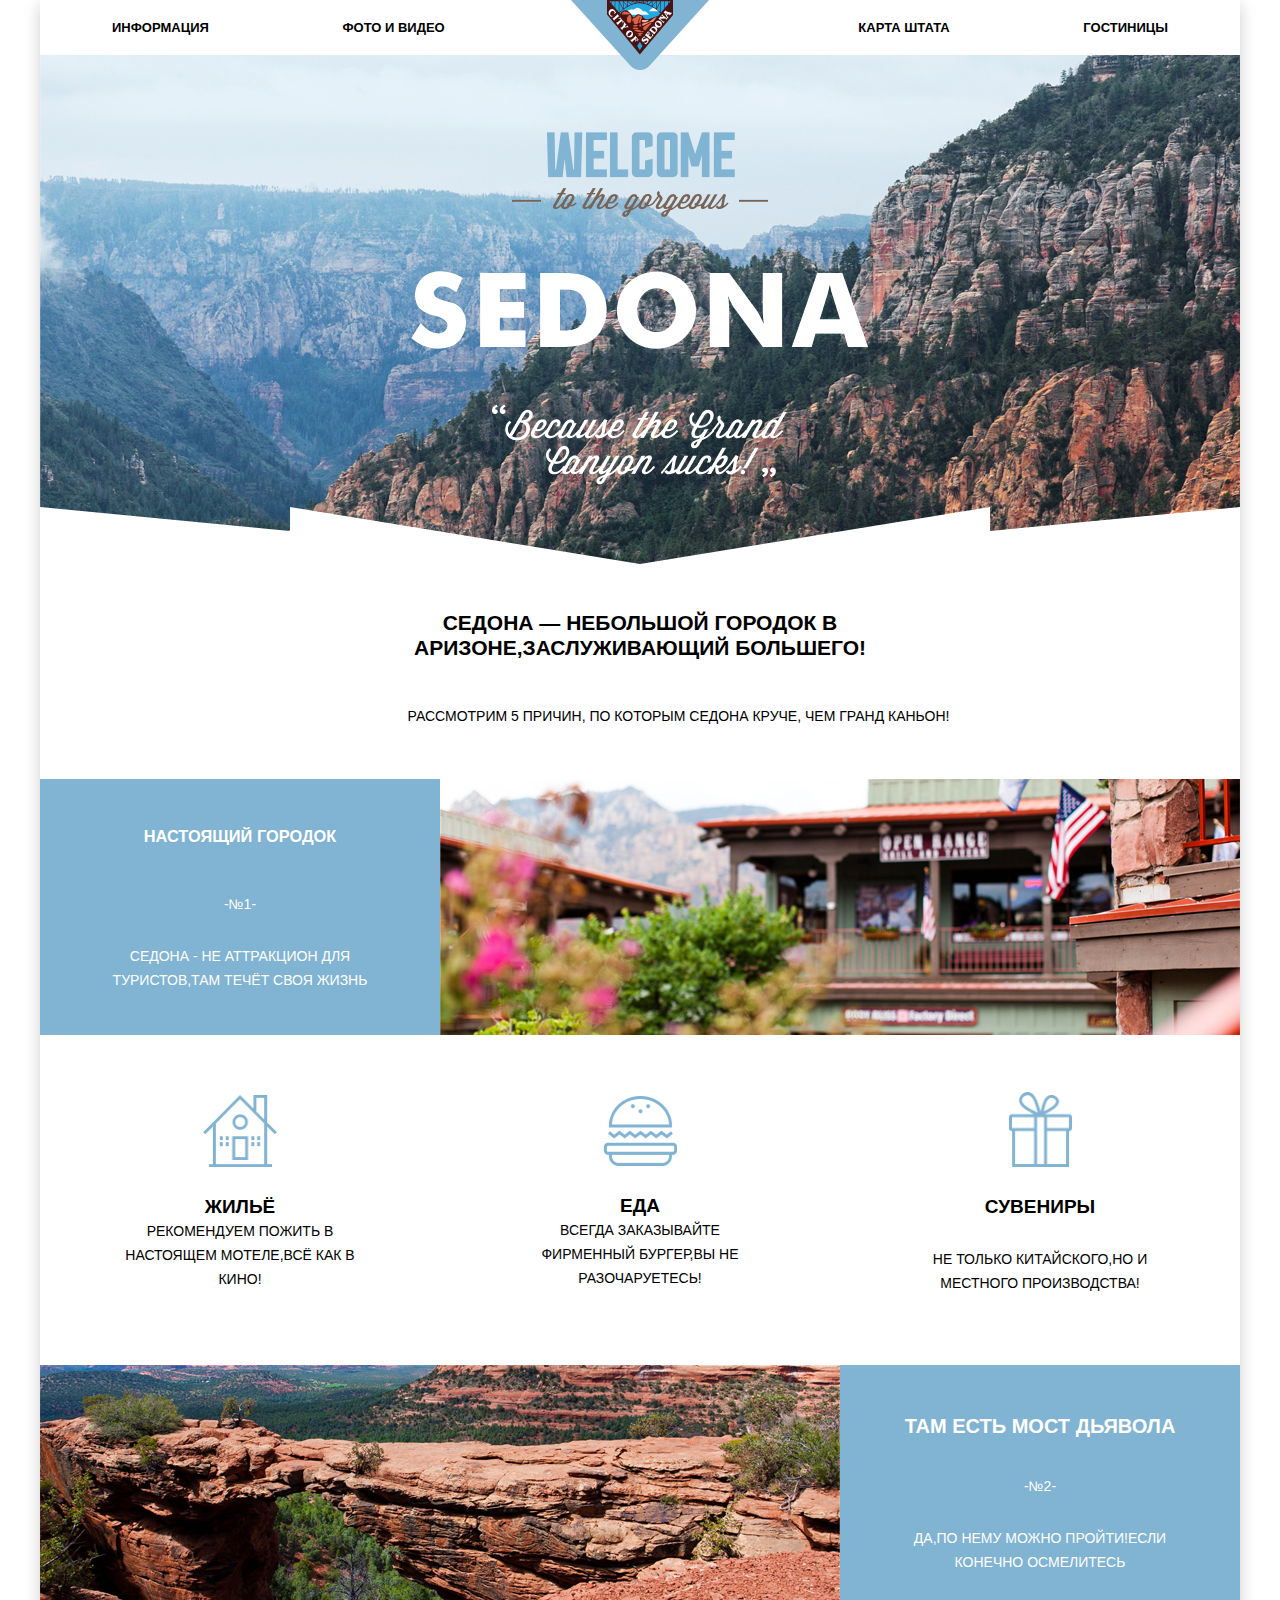
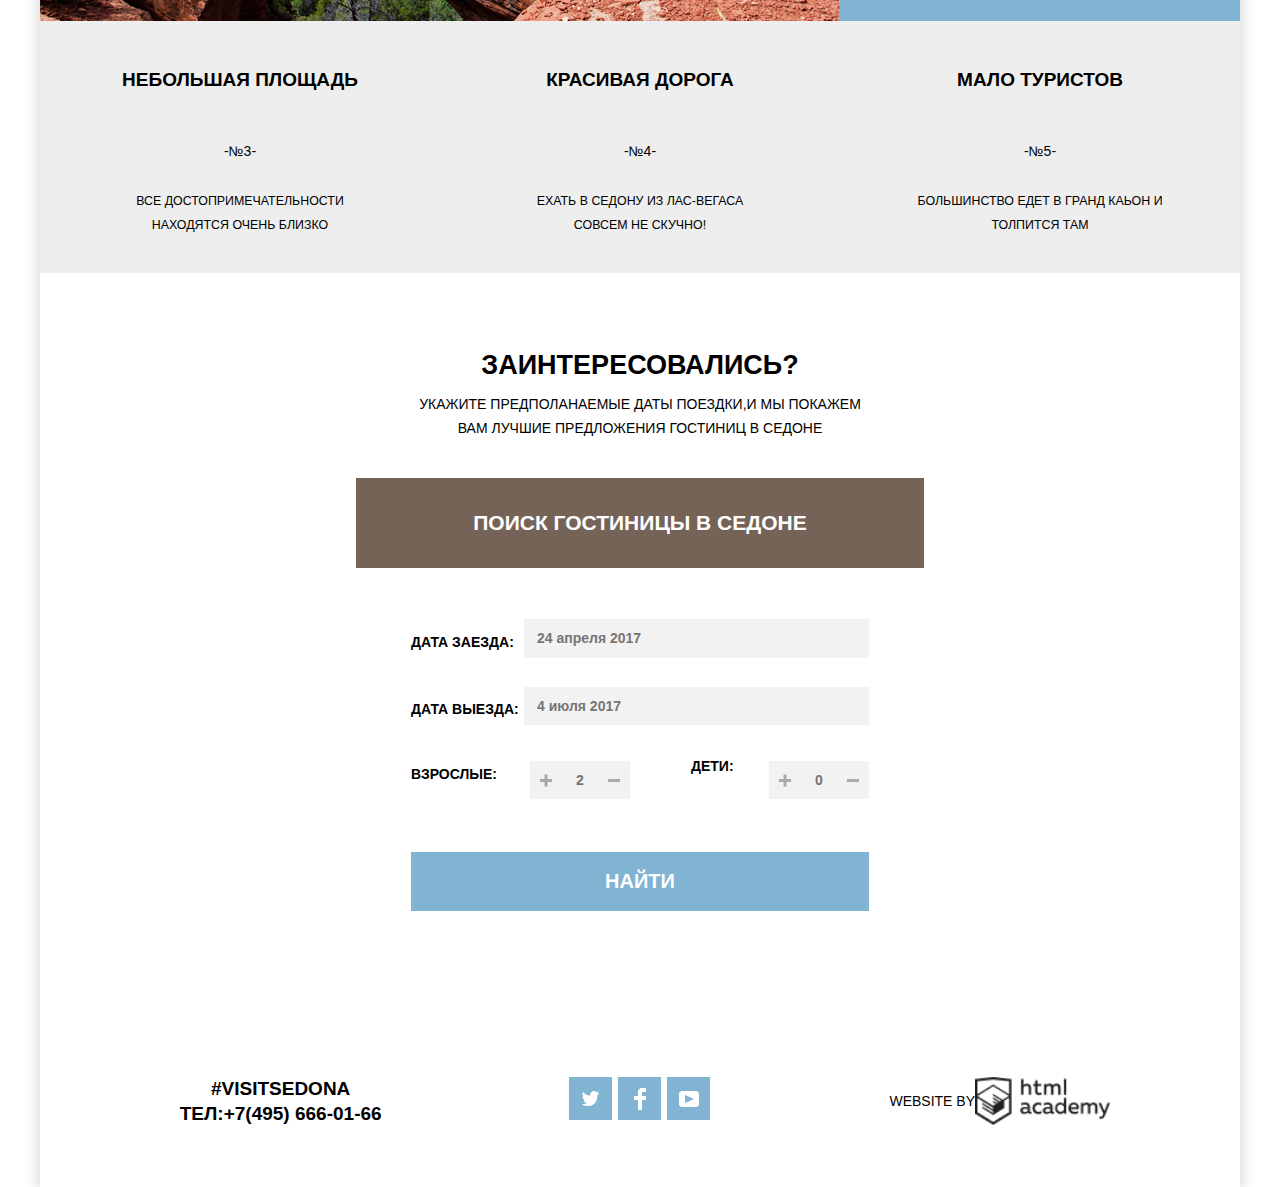
==== commit edd9cdb2: "zcbxfcb" ====
--- a/index.html
+++ b/index.html
@@ -76,7 +76,7 @@
        </div>
        <div class="advantages">
         <img src="img/icon2.png" width="63" height="76" alt="Подарок">
-        <h3>Сувениры</h3>
+        <h3 class="souvenirs">Сувениры</h3>
         <p class="advantages-p">Не только китайского,но и местного производства!</p>
        </div>
       </div>
@@ -88,24 +88,24 @@
        </div>
        <div class="devils-bridge">
         <h3>Там есть мост дьявола</h3>
-        <p class="number">-№2-</p>
+        <p class="number2">-№2-</p>
         <p class="paragraph">Да,по нему можно пройти!Если конечно осмелитесь</p>
        </div>
       </div>
       <div class="fourth-block">
        <div class="bottom-features">
         <h3>Небольшая площадь</h3>
-        <p class="number">-№3-</p>
+        <p class="number-bottom">-№3-</p>
         <p class="bottom-paragraph">Все достопримечательности находятся очень близко</p>
        </div>
        <div class="bottom-features">
          <h3>Красивая дорога</h3>
-         <p class="number">-№4-</p>
+         <p class="number-bottom">-№4-</p>
          <p class="bottom-paragraph">Ехать в Седону из Лас-Вегаса совсем не скучно!</p>
        </div>
        <div class="bottom-features">
          <h3>Мало туристов</h3>
-         <p class="number">-№5-</p>
+         <p class="number-bottom">-№5-</p>
          <p class="bottom-paragraph">Большинство едет в Гранд Каьон и толпится там</p>
        </div>
       </div>
@@ -150,7 +150,7 @@
       </p>
       <p class="input-label">
         <label class="label-date" for="exit-date">Дата выезда:</label>
-        <input class="icon-date" id="exit-date" type="text" name="exit-date" placeholder="24 апреля 2017">
+        <input class="icon-date" id="exit-date" type="text" name="exit-date" placeholder="4 июля 2017">
       </p>
       <div class="plus-minus">
         <div class="block">
@@ -174,7 +174,15 @@
   </div>
       <button class="found" type="submit">Найти</button>
     </form>
-  </section>
+  </div>
+  </section>
+
+  <section class="map">
+<div class="map-container">
+<iframe src="https://www.google.com/maps/embed?pb=!1m18!1m12!1m3!1d52385.13565764602!2d-111.8301579502104!3d34.854443815434536!2m3!1f0!2f0!3f0!3m2!1i1024!2i768!4f13.1!3m3!1m2!1s0x872da132f942b00d%3A0x5548c523fa6c8efd!2z0KHQtdC00L7QvdCwLCDQkNGA0LjQt9C-0L3QsCA4NjMzNiwg0KHQqNCQ!5e0!3m2!1sru!2sru!4v1616318545252!5m2!1sru!2sru" width="100%" height="100%" style="border:0;" allowfullscreen="" loading="lazy"></iframe>
+</div>
+</section>
+
 
 </main>
 
--- a/css/style.css
+++ b/css/style.css
@@ -18,7 +18,7 @@
   max-width: 1200px;
   margin: 0 auto;
   padding: 0;
-  font-family: "PT Sans Narrow", Arial, sans-serif;
+  font-family: "PT Sans", "Arial", sans-serif;
   font-size: 14px;
   line-height: 24px;
   font-weight: 700;
@@ -70,7 +70,7 @@
 
   .inner-page .main-header {
   background-color: var(--basic-white);
-  margin-bottom: 70px;
+
 }
 
 /* Main navigation */
@@ -129,7 +129,7 @@
 }
 
 .second-li{
-  margin-right: 150px;
+  margin-right: 130px;
 }
 .third-li{
   margin-left: 150px;
@@ -144,6 +144,8 @@
 
 .site-navigation a,
 .user-navigation a {
+  font-size: 13px;
+  line-height: 25px;
   text-decoration: none;
   color: var(--basic-black);
 /*  padding: 85px*/
@@ -173,19 +175,19 @@
 
 .welcome{
   position: absolute;
-  top: 71px;
-  left:500px;
+  top: 77px;
+  left:506px;
 }
 
 .to-the{
   position: absolute;
-  top: 130px;
+  top: 133px;
   left:472px
 }
 
 .sedona{
   position: absolute;
-  top: 220px;
+  top: 216px;
   left: 371px;
 }
 
@@ -197,9 +199,11 @@
 }
 
 .description {
+  line-height: 8px;
   padding-top:  42px;
   padding-bottom: 51px;
   width: 465px;
+  height: 115px;
   margin: 0 auto;
   text-align: center;
   color: var(--basic-black);
@@ -210,16 +214,17 @@
 }
 
 .description p {
-padding-top: 16px;
+padding-top: 31px;
 font-size: 14px;
 font-weight: normal;
 white-space: nowrap;
 }
 
 .description h3 {
+  margin-top: -3px;
   text-align: center;
   font-size: 21px;
-  line-height: 24px;
+  line-height: 25px;
 }
 
 
@@ -250,12 +255,14 @@
 }
 
 .number{
-  font-weight: 400
+  font-weight: 400;
+  margin-top: 28px;
 }
 
 .paragraph{
   font-weight: 400;
   max-width: 300px;
+  margin-bottom: 14px;
 }
 
 .second-block{
@@ -277,6 +284,18 @@
   text-align: center;
   font-weight: 400;
 }
+
+.advantages h3{
+  font-size: 19px;
+    line-height: 41px;
+    margin-bottom: -22px;
+}
+
+
+.souvenirs{
+  padding-bottom: 28px;
+}
+
 
 .third-block{
     display: flex;
@@ -302,12 +321,24 @@
   justify-content: center;
 }
 
+.devils-bridge h3{
+  font-size: 20px;
+  margin-bottom: 12px;
+  line-height: 16px;
+  }
+
+  .number2{
+    font-size: 14px;
+    font-weight: 400;
+    margin-top: 28px;
+  }
+
 .fourth-block{
   background: #EEEEEE;
   display: flex;
   justify-content: space-between;
   width: 100%;
-  min-height: 330px;
+  height: 252px;
 }
 
 .bottom-features{
@@ -316,13 +347,23 @@
    align-items: center;
    justify-content: center;
    width: 400px;
-
-}
-
+}
+
+.bottom-features h3{
+  font-size: 19px;
+}
+
+.number-bottom{
+  font-size: 14px;
+  font-weight: 400;
+  margin-top: 28px;
+}
 .bottom-paragraph{
   font-weight: 400;
   max-width: 255px;
   text-align: center;
+  margin-bottom: 8px;
+  font-size: 12.4px;
 }
 
 
@@ -340,7 +381,7 @@
   text-align: center;
     color: var(--basic-white);
   background-color: #766357;
-  padding: 31px 31px;
+  padding: 33px 31px;
   margin: 0;
   }
 
@@ -348,13 +389,13 @@
   position: absolute;
       background: white;
       width: 100%;
-      padding: 61px 55px;
+      padding: 51px 55px;
       box-sizing: border-box;
 }
 
 .booked-form p {
   margin: 0;
-  margin-bottom: 10px;
+  margin-bottom: 29px;
 }
 
 .booked-form input[type="email"],
@@ -396,7 +437,8 @@
 }
 
 .label-date{
-  width: 100px;
+  width: 113px;
+  margin-bottom: -7px;
   flex: 0 0 auto;
 }
 
@@ -458,9 +500,10 @@
    text-transform: uppercase;
   background-color: var(--basic-blue);
   width: 100%;
-  margin-top: 30px;
+  margin-top: 45px;
   margin-right: 0;
-  padding: 20px 40px
+  padding: 18px 40px;
+  font-size: 20px;
 }
 
 .box{
@@ -473,7 +516,7 @@
   border: 0;
     background-color: #F2F2F2;
     width: 32px;
-    height: 100%;
+    height: 38px;
     display: flex;
     align-items: center;
     justify-content: center;
@@ -547,18 +590,19 @@
 .people{
   display: block;
     margin-bottom: 0;
-    width: 100px;
+    width: 119px;
+    height: 8px;
 }
 
 .kids{
-  width: 50px;
+  width: 78px;
   display: flex;
   justify-content: flex-start;
 }
 
-
-
-
+.map-container {
+height: 474px;
+}
 
 .interesting {
   padding-top:  58px;
@@ -578,8 +622,9 @@
 }
 
 .interesting h2 {
-  font-size: 30px;
+  font-size: 27px;
   line-height: 24px;
+  margin-bottom: 15px;
 }
 
 /* Search */
@@ -687,21 +732,35 @@
 }
 
 .hotels{
-  outline: 5px solid rgba(0, 255, 255, 0.7);
-  outline-offset: -5px;
+  /*outline: 5px solid rgba(0, 255, 255, 0.7);
+  outline-offset: -5px;*/
   margin-left: 160px;
 }
 /* Search */
 
 .search {
+  background-image: url("../img/background.png") ;
   grid-column: 1 / -1;
   font: inherit;
-  color: var(--basic-black);
+  color: var(--basic-white);
   vertical-align: middle;
   text-transform: uppercase;
   background-color: var(--basic-white);
   border: none;
-
+  height: 218px;
+}
+
+.search-form{
+  background-repeat: no-repeat;
+}
+
+.search-list{
+  font-size: 14px;
+  font-weight: 400;
+}
+
+fieldset{
+  border: none;
 }
 
 .search legend {
@@ -719,11 +778,343 @@
   color: var(--basic-white);
 }
 
+
+
+input[type="checkbox"]:checked,
+input[type="checkbox"]:not(:checked)
+/*input[type="radio"]:checked,
+input[type="radio"]:not(:checked)*/
+{
+  background-repeat: no-repeat;
+    position: absolute;
+    left: -9999px;
+}
+
+input[type="checkbox"]:checked + label,
+input[type="checkbox"]:not(:checked) + label
+/*input[type="radio"]:checked + label,
+input[type="radio"]:not(:checked) + label */{
+  background-repeat: no-repeat;
+    display: inline-block;
+    position: relative;
+    padding-left: 28px;
+    line-height: 20px;
+    cursor: pointer;
+    /*background-image: url("../img/checkbox-off.png");*/
+}
+
+input[type="checkbox"]:checked + label{
+  background-repeat: no-repeat;
+    display: flex;
+    align-items: center;
+    position: relative;
+    padding-left: 42px;
+    line-height: 19px;
+    cursor: pointer;
+    /*width: 0px;*/
+    height: 24px;
+background-image: url("../img/checkbox-on.png")
+}
+
+input[type="checkbox"]:not(:checked) + label{
+  background-repeat: no-repeat;
+    display: flex;
+    align-items: center;
+    position: relative;
+    padding-left: 39px;
+    line-height: 21px;
+    cursor: pointer;
+
+    /*width: 0px;*/
+    height: 24px;
+  background-image: url("../img/checkbox-off.png")
+}
+
+
+
+.infrastructure{
+  font-weight: 700;
+  font-size: 16px;
+  margin-top: 21px;
+  margin-left: 61px;
+
+}
+
+.hotels{
+  font-weight: 700;
+  font-size: 16px;
+  margin-top: 22px;
+    margin-left: 35px;
+}
+
+.pool{
+margin-top: 23px;
+margin-left: 21px;
+}
+
+.parking{
+  margin-top: 22px;
+  margin-left: 21px;
+}
+
+.internet{
+  margin-top: 21px;
+  margin-left: 20px;
+}
+
+.hotel{
+  font-size: 12px;
+  margin-top: 21px;
+  margin-left: -4px;
+}
+
+.motel{
+margin-top: 24px;
+margin-left: -5px;
+}
+
+.apartment{
+margin-top: 21px;
+margin-left: -5px;
+}
+
+
+.filter-range {
+  width: 330px;
+  margin: -189px 25px -15px 804px;
+  color: #ffffff;
+  text-transform: uppercase;
+}
+
+.filter-range-title {
+  margin-left: -4px;
+  margin-bottom: 9px;
+  font-weight: 600;
+  font-size: 16px;
+  line-height: 21px;
+}
+
+.price-controls {
+  position: relative;
+  height: 33px;
+/*  width: 308px;*/
+  margin-bottom: 20px;
+  font-size: 0;
+  border: 2px solid #ffffff;
+  border-radius: 2px;
+}
+
+.price-controls::after {
+  content: "";
+  position: absolute;
+  top: 50%;
+  left: 50%;
+  width: 2px;
+  height: 22px;
+  background: #ffffff;
+  transform: translate(-50%, -50%);
+}
+
+.price-controls label {
+  display: inline-block;
+  font-size: 14px;
+  line-height: 38px;
+  vertical-align: top;
+  cursor: pointer;
+
+}
+
+.price-controls .min-price,
+.price-controls .max-price {
+  width: 83px;
+  padding-left: 62px;
+}
+
+.price-controls input {
+  width: 50px;
+  margin: 0;
+  color: inherit;
+  font: inherit;
+  background: none;
+  border: none;
+  outline: none;
+}
+
+.range-controls {
+  margin-left: -3px;
+  position: relative;
+  margin-bottom: 32px;
+}
+
+.range-controls .scale {
+  height: 2px;
+  background: rgba(255, 255, 255, 0.3);
+}
+
+.range-controls .bar {
+  width: 80%;
+  height: 2px;
+  background: #ffffff;
+}
+
+.range-toggle {
+  position: absolute;
+  top: -9px;
+  width: 4px;
+  height: 4px;
+  background: #ababab;
+  border: 8px solid #ffffff;
+  border-radius: 50%;
+  box-shadow: 0 2px 1px 0 rgba(0, 1, 1, 0.2);
+  cursor: pointer;
+}
+
+.range-toggle:hover {
+  background: #1c4f80;
+}
+
+.range-toggle-min {
+  left: 0;
+}
+
+.range-toggle-max {
+  left: 80%;
+}
+
+.submit {
+  display: block;
+  margin: 0 auto;
+  padding: 6px 46px;
+  font-size: 14px;
+  line-height: 20px;
+  color: #ffffff;
+  text-transform: uppercase;
+  background: transparent;
+  border: 2px solid #ffffff;
+  border-radius: 2px;
+  outline: none;
+  cursor: pointer;
+}
+
+.submit:hover {
+  color: #000000;
+  background: #ffffff;
+}
+
+
+
+
+
 /* Hotels */
 
 .class{
+  width: 50%;
+  padding: 29px 72px;
+  color: #000000;
   display: flex;
   justify-content: space-between;
+  align-items: center;
+}
+
+.words{
+  display: flex;
+  justify-content: space-between;
+  width: 70%;
+}
+.searched{
+  margin-left: 2px;
+  font-size: 19px;
+  margin-top: -7px;
+  /*position: absolute;
+  left: 113px;
+  top: 302px;*/
+}
+
+.sort{
+  margin-top: -1px;
+  font-size: 11px;
+  font-weight: 400;
+  margin-left: -13px;
+
+  /*position: absolute;
+  left: 276px;
+  top: 304px;*/
+}
+
+.cost{
+  font-size: 11px;
+  margin-left: -17px;
+  margin-top: 0px;
+  font-weight: 400;
+  color: #81B3D2;
+}
+}
+
+.type {
+  font-size: 11px;
+  margin-right: 15px;
+  margin-top: -1px;
+  text-decoration: none;
+  border-bottom: 1px dashed #81B3D2;
+  opacity: .3;
+  /*position: absolute;
+  left: 472px;
+  top: 304px;*/
+}
+.type:hover {
+    color: #81B3D2;
+   }
+
+.rate{
+  opacity: .3;
+  /*position: absolute;
+  left: 554px;
+  top: 305px;*/
+}
+
+.things{
+  margin-bottom: -26px;
+  display: flex;
+  justify-content: space-between;
+  width: 100%;
+  align-items: center;
+}
+
+.arrow-up{
+  margin-right: 12px;
+  background-repeat:no-repeat;
+  background-image: url("../img/gray.png");
+width: 11px;
+height: 10px;
+
+}
+
+.arrow-up:hover{
+
+}
+
+
+.arrow-down{
+  background-repeat: no-repeat;
+background-image: url("../img/blue.png");
+width: 11px;
+height: 10px;
+
+
+}
+
+.arrow-down:hover{
+
+}
+
+
+
+.triangles{
+  margin-bottom: 20px;
+  display: flex;
+  align-items:center;
+  width: auto;
+  padding-right: 72px;
 }
 
 .name-list {
@@ -738,6 +1129,8 @@
   min-height: 90px;
   background-color: var(--basic-white);
   padding: 30px;
+  padding-left: 72px;
+  padding-right: 72px;
   box-sizing: border-box;
   color: var(--basic-black);
   border-bottom: 1px solid var(--basic-gray);
@@ -752,7 +1145,7 @@
 }
 
 .item h3 {
-  margin: 0;
+  margin: -4px;
   font-size: 21px;
   line-height: 26px;
 
@@ -780,11 +1173,12 @@
 .rating p.raiting-name {
   margin-right: 0;
   background: #F2F2F2;
-  padding: 3px 10px;
+  padding: 0px 3px;
   text-align: center;
 }
 
 .star{
+  margin: 1px;
   display: flex;
   justify-content: flex-end;
 }
@@ -803,20 +1197,20 @@
  .detalied{
    background: #81B3D2;
          border: none;
-         padding: 5.5px 24px;
+         padding: 1.5px 16px;
          color: #ffffff;
          text-transform: uppercase;
          font-weight: bold;
  }
 
  .book{
-   background: #766357;
-         margin-left: 6px;
-color: #ffffff;
-text-transform: uppercase;
-border: none;
-padding: 5.5px 24px;
-font-weight: bold;
+ background: #766357;
+ margin-left: 5px;
+ color: #ffffff;
+ text-transform: uppercase;
+ border: none;
+ padding: 4.5px 8px;
+ font-weight: bold;
  }
 
 .info{
@@ -834,18 +1228,23 @@
 }
 
 .main-info{
-  display: flex;
+  margin-bottom: 4px;
+  display: flex;
+  margin-left: 0px;
 }
 
 .image{
+  margin-bottom: -2px;
+  margin-left: 2px;
   display: flex;
     flex: 0 0 auto;
 }
 /*Main footer */
 
 .main-footer {
-  padding: 60px 0;
-  margin-top: 65px;
+  height: 110px;
+  padding: 0px 0;
+  margin-top: 35px;
   color: var(--basic-black);
   background-color: var(--basic-white);
   background-image: url("../img/pattern-white.jpg");
@@ -865,12 +1264,13 @@
 
 .footer-contacts{
   text-align: center;
-  margin-left: -20px
+  margin-left: -72px;
+  margin-bottom: -9px;
 }
 
 .footer-contacts a {
   font-weight: 700;
-  font-size: 21px;
+  font-size: 19px;
   margin: 0;
   margin-left: -20px;
   width: 320px;
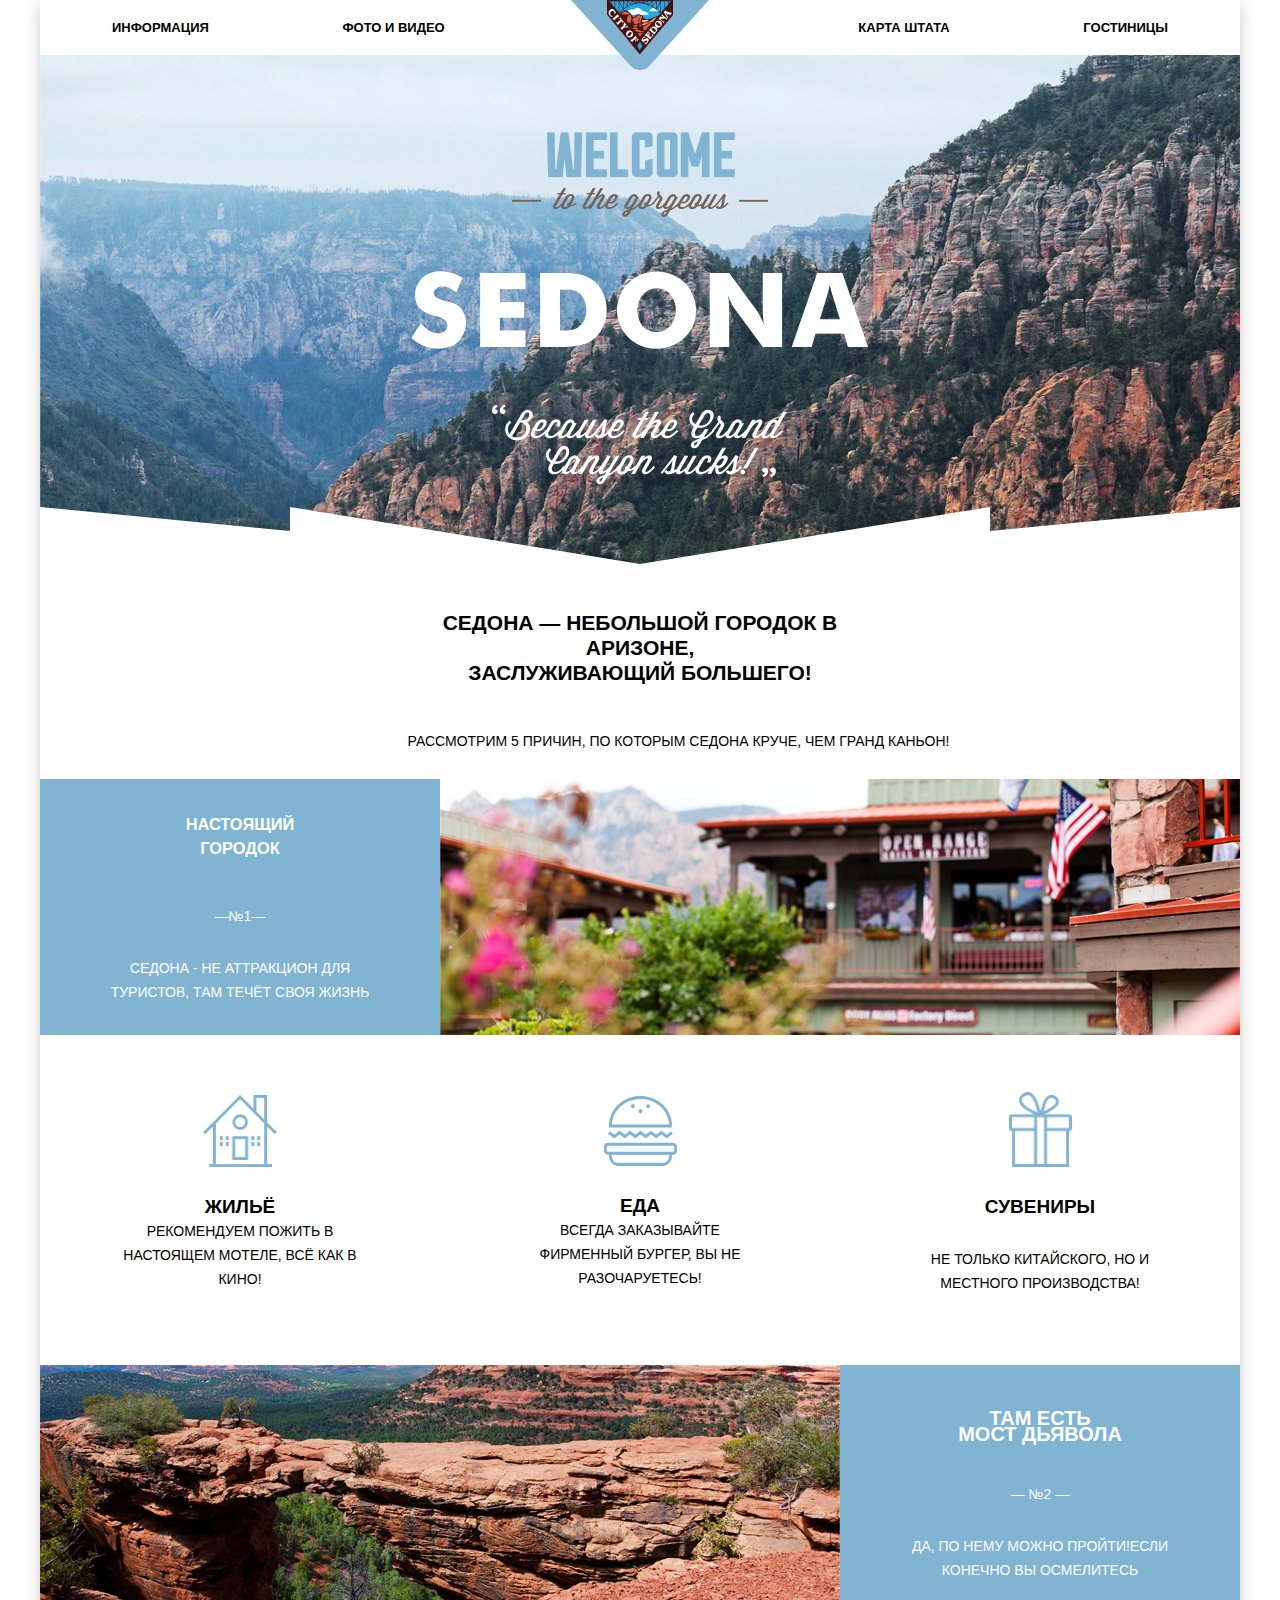
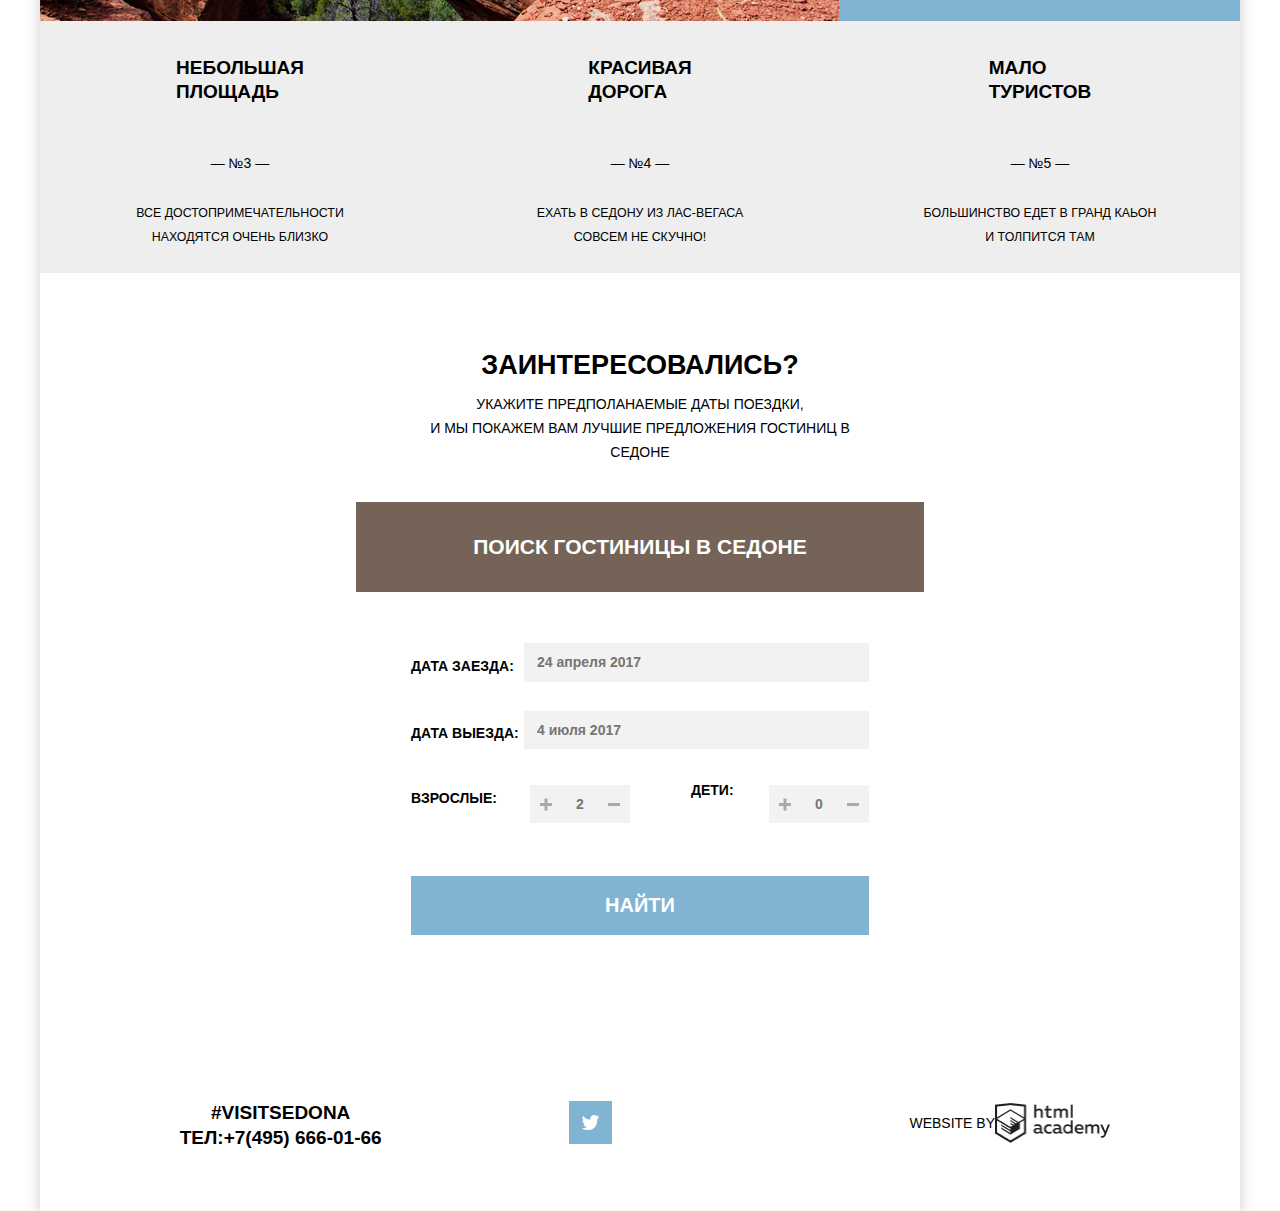
==== commit 87bbc81b: "gg" ====
--- a/index.html
+++ b/index.html
@@ -41,7 +41,7 @@
      <img class="sedona" src="img/shape1.png" alt="Надпись седона">
      <img class="pattern" src="img/shape3.png" alt="Нижний узор">
    <div class="description">
-    <h3>Седона — небольшой городок в Аризоне,заслуживающий большего!</h3>
+    <h3>Седона — небольшой городок в Аризоне,<br>заслуживающий большего!</h3>
     <p>
       Рассмотрим 5 причин, по которым Седона круче, чем гранд каньон!
     </p>
@@ -58,26 +58,26 @@
          <img src="img/image2.png" width="800" height="256" alt="Летняя веранда в Седоне" style="display: block;">
         </div>
         <div class="true-city">
-         <h3>Настоящий городок</h3>
-         <p class="number">-№1-</p>
-         <p class="paragraph">Седона - не аттракцион для туристов,там течёт своя жизнь</p>
+         <h3>Настоящий <br> городок</h3>
+         <p class="number">—№1—</p>
+         <p class="paragraph">Седона - не аттракцион для туристов, там течёт своя жизнь</p>
         </div>
       </div>
       <div class="second-block">
         <div class="advantages">
-         <img src="img/icon1.png" width="74" height="72" alt="Домик">
+         <img class="house" src="img/icon1.png" width="74" height="72" alt="Домик">
          <h3>Жильё</h3>
-         <p class="advantages-p">Рекомендуем пожить в настоящем мотеле,всё как в кино!</p>
+         <p class="advantages-p">Рекомендуем пожить в настоящем мотеле, всё как в кино!</p>
         </div>
         <div class="advantages">
-         <img src="img/icon3.png" width="74" height="69" alt="Бургер">
+         <img class="burger" src="img/icon3.png" width="74" height="69" alt="Бургер">
          <h3>Еда</h3>
-         <p class="advantages-p">Всегда заказывайте фирменный бургер,вы не разочаруетесь!</p>
+         <p class="advantages-p">Всегда заказывайте фирменный бургер, вы не разочаруетесь!</p>
        </div>
        <div class="advantages">
-        <img src="img/icon2.png" width="63" height="76" alt="Подарок">
+        <img class="souvenir" src="img/icon2.png" width="63" height="76" alt="Подарок">
         <h3 class="souvenirs">Сувениры</h3>
-        <p class="advantages-p">Не только китайского,но и местного производства!</p>
+        <p class="advantages-p">Не только китайского, но и местного производства!</p>
        </div>
       </div>
 
@@ -87,26 +87,26 @@
          <img src="img/image1.png" width="800" height="256" alt="Мост дьявола" style="display: block;">
        </div>
        <div class="devils-bridge">
-        <h3>Там есть мост дьявола</h3>
-        <p class="number2">-№2-</p>
-        <p class="paragraph">Да,по нему можно пройти!Если конечно осмелитесь</p>
+        <h3>Там есть <br> мост дьявола</h3>
+        <p class="number2">— №2 —</p>
+        <p class="paragraph">Да, по нему можно пройти!Если конечно вы осмелитесь</p>
        </div>
       </div>
       <div class="fourth-block">
        <div class="bottom-features">
-        <h3>Небольшая площадь</h3>
-        <p class="number-bottom">-№3-</p>
+        <h3>Небольшая <br> площадь</h3>
+        <p class="number-bottom">— №3 —</p>
         <p class="bottom-paragraph">Все достопримечательности находятся очень близко</p>
        </div>
        <div class="bottom-features">
-         <h3>Красивая дорога</h3>
-         <p class="number-bottom">-№4-</p>
+         <h3>Красивая <br> дорога</h3>
+         <p class="number-bottom">— №4 —</p>
          <p class="bottom-paragraph">Ехать в Седону из Лас-Вегаса совсем не скучно!</p>
        </div>
        <div class="bottom-features">
-         <h3>Мало туристов</h3>
-         <p class="number-bottom">-№5-</p>
-         <p class="bottom-paragraph">Большинство едет в Гранд Каьон и толпится там</p>
+         <h3>Мало <br> туристов</h3>
+         <p class="number-bottom">— №5 —</p>
+         <p class="bottom-paragraph">Большинство едет в Гранд Каьон <br> и толпится там</p>
        </div>
       </div>
      </div>
@@ -114,7 +114,7 @@
 
   <section class="interesting">
     <h2>Заинтересовались?</h2>
-    <p>Укажите предполанаемые даты поездки,и мы покажем вам лучшие предложения гостиниц в Седоне</p>
+    <p>Укажите предполанаемые даты поездки,<br> и мы покажем вам лучшие предложения гостиниц в Седоне</p>
   </section>
 
 <!--  <section class="search-hotel">
@@ -167,9 +167,11 @@
       <p class="kids">
       Дети:
       </p>
+      <div class="box">
       <button class="modal-plus" type="button" aria-label="Плюс"></button>
       <input class="come-date" type="number" placeholder="0">
       <button class="modal-minus" type="button" aria-label="Минус"></button>
+    </div>
     </div>
   </div>
       <button class="found" type="submit">Найти</button>
@@ -204,12 +206,12 @@
         </a>
       </li>
       <li>
-        <a class="social-button" href="#">
+        <a class="social-buttonf" href="#">
           <img src="img/facebook.png" width="12" height="22" alt="логотип фейсбука">
         </a>
       </li>
       <li>
-        <a class="social-button" href="#">
+        <a class="social-buttony" href="#">
           <img src="img/youtube.png" width="20" height="16" alt="логотип ютуба">
         </a>
       </li>
@@ -217,7 +219,7 @@
   </section>
   <p class="footer-copyright">
     Website by
-    <a href="https://htmlacademy.ru/study" target="_blank" class="button"> <img src="img/log.png" width="135" height="45" alt="Логотип htmlacademy"></a>
+    <a href="https://htmlacademy.ru/study" target="_blank" class="button"> <img src="img/log.png" width="115" height="35" alt="Логотип htmlacademy"></a>
   </p>
  </div>
 </footer>
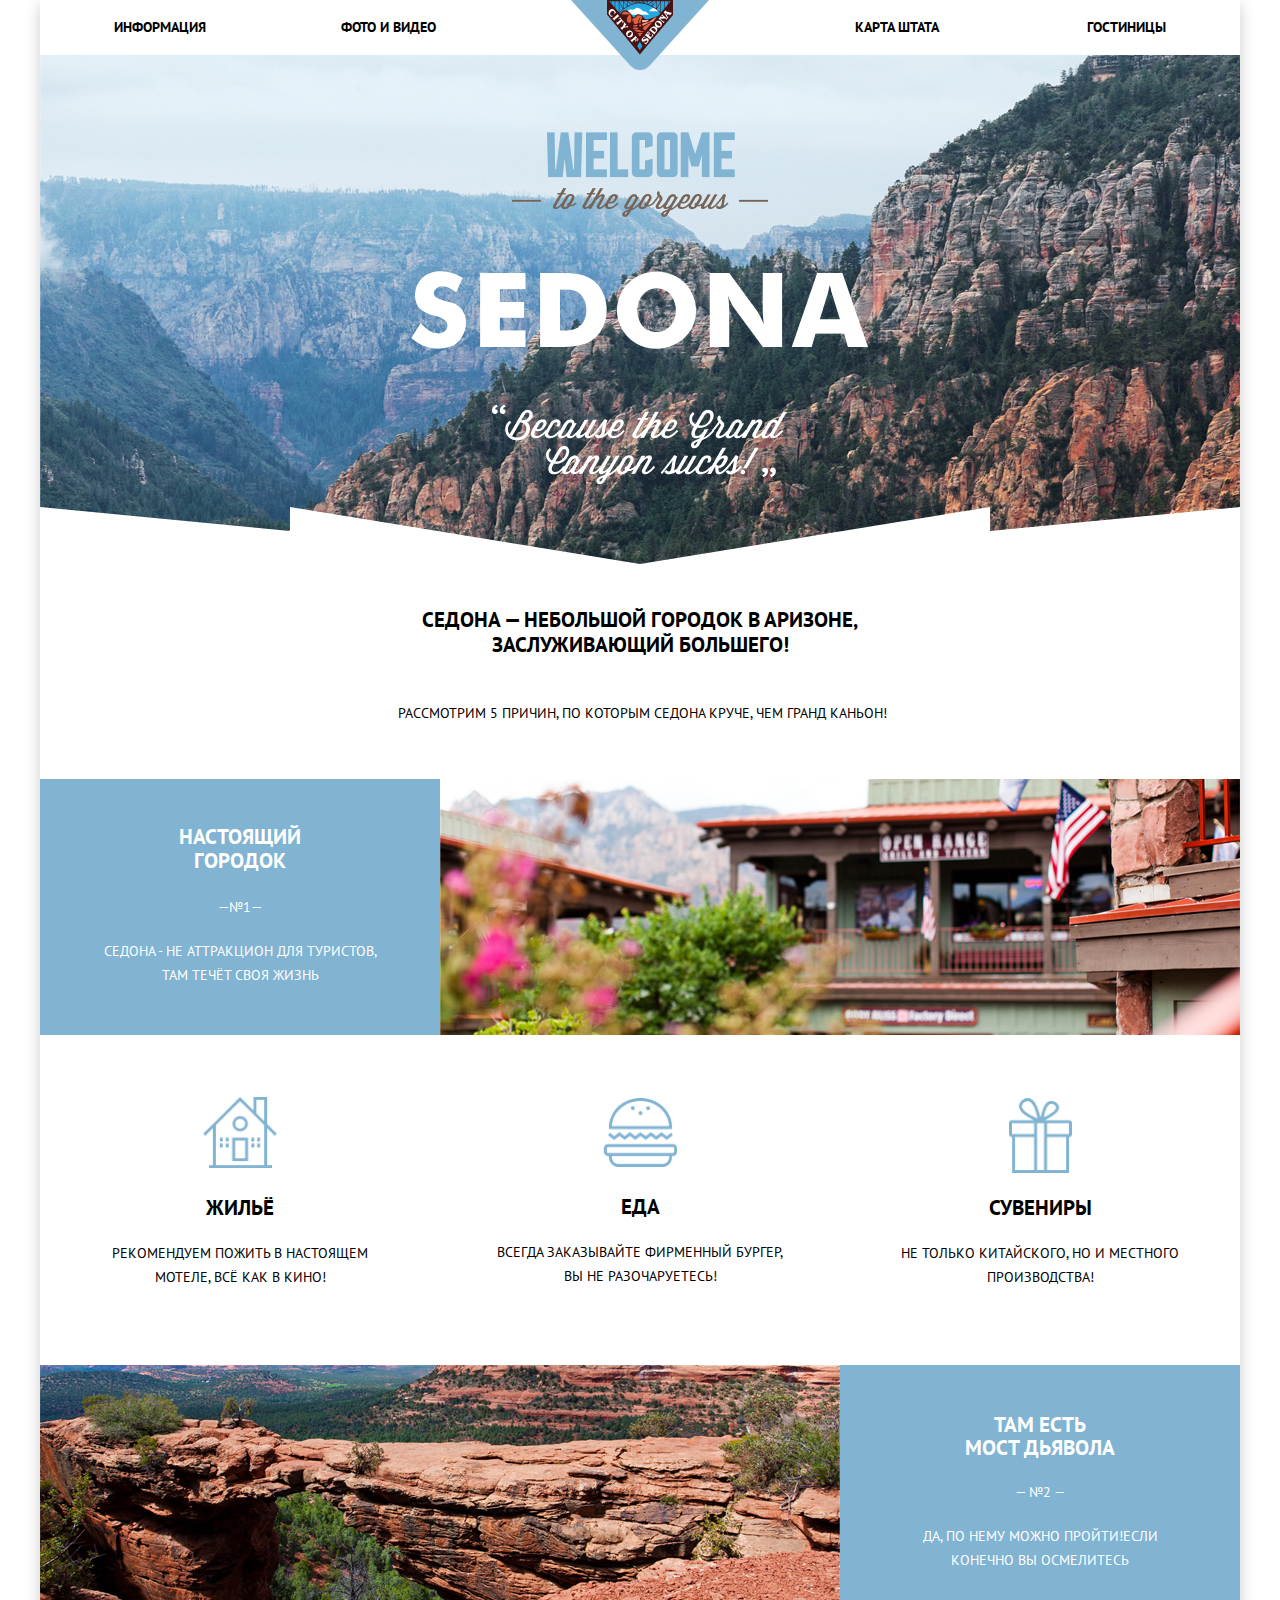
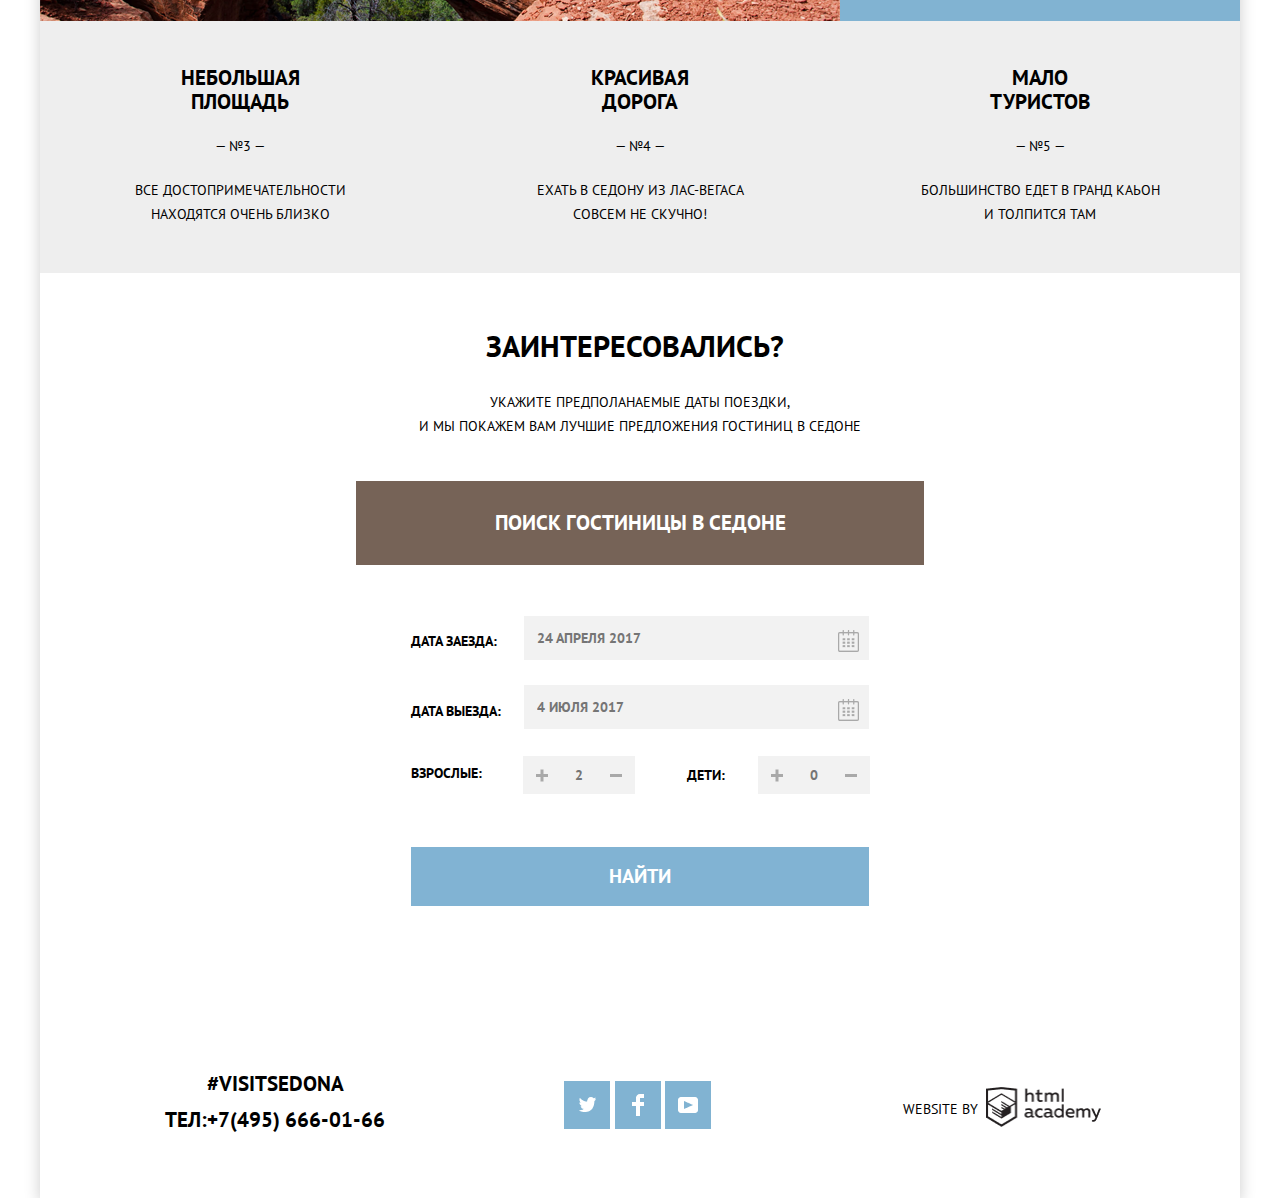
==== commit db281219: "ьлджьлжд" ====
--- a/index.html
+++ b/index.html
@@ -4,7 +4,7 @@
     <meta charset="utf-8">
     <title>HTML Academy: Седона</title>
     <link href="css/normalize.css" rel="stylesheet">
-    <link rel="stylesheet" href="https://fonts.googleapis.com/css?family=PT+Sans+Narrow:400,700&amp;subset=latin,cyrillic;display=swap">
+    <link rel="stylesheet" href="https://fonts.googleapis.com/css2?family=PT+Sans:wght@400;700&amp;display=swap">
     <link href="css/style.css" rel="stylesheet">
     <link rel="icon" href="favicon.ico">
     <link rel="icon" href="favicon/icon.svg" type="image/svg+xml">
@@ -33,9 +33,7 @@
   <h1 class="visually-hidden">Проект «Седона»</h1>
 
   <section class="background">
-    <a>
      <img src="img/background-photo.png" width="1200" height="509" alt="Фон">
-    </a>
      <img class="welcome" src="img/shape.png" alt="Надпись велком">
      <img class="to-the" src="img/to-the.png" alt="Надпись ту зэ">
      <img class="sedona" src="img/shape1.png" alt="Надпись седона">
@@ -142,15 +140,17 @@
 
 
   <section class="modal">
-  <h2>Поиск гостиницы в седоне</h2>
+  <a class="pgvs" href="#">Поиск гостиницы в седоне</a>
     <form class="booked-form" action="https://echo.htmlacademy.ru" method="post">
       <p class="input-label">
         <label class="label-date" for="enter-date">Дата заезда:</label>
         <input class="icon-date" id="enter-date" type="text" name="enter-date" placeholder="24 апреля 2017">
+        <button class="calendar" type="button" aria-label="Иконка календаря для выбора даты"></button>
       </p>
       <p class="input-label">
         <label class="label-date" for="exit-date">Дата выезда:</label>
         <input class="icon-date" id="exit-date" type="text" name="exit-date" placeholder="4 июля 2017">
+        <button class="calendar" type="button" aria-label="Иконка календаря для выбора даты"></button>
       </p>
       <div class="plus-minus">
         <div class="block">
@@ -176,12 +176,12 @@
   </div>
       <button class="found" type="submit">Найти</button>
     </form>
-  </div>
+
   </section>
 
   <section class="map">
 <div class="map-container">
-<iframe src="https://www.google.com/maps/embed?pb=!1m18!1m12!1m3!1d52385.13565764602!2d-111.8301579502104!3d34.854443815434536!2m3!1f0!2f0!3f0!3m2!1i1024!2i768!4f13.1!3m3!1m2!1s0x872da132f942b00d%3A0x5548c523fa6c8efd!2z0KHQtdC00L7QvdCwLCDQkNGA0LjQt9C-0L3QsCA4NjMzNiwg0KHQqNCQ!5e0!3m2!1sru!2sru!4v1616318545252!5m2!1sru!2sru" width="100%" height="100%" style="border:0;" allowfullscreen="" loading="lazy"></iframe>
+<iframe src="https://www.google.com/maps/embed?pb=!1m18!1m12!1m3!1d52385.13565764602!2d-111.8301579502104!3d34.854443815434536!2m3!1f0!2f0!3f0!3m2!1i1024!2i768!4f13.1!3m3!1m2!1s0x872da132f942b00d%3A0x5548c523fa6c8efd!2z0KHQtdC00L7QvdCwLCDQkNGA0LjQt9C-0L3QsCA4NjMzNiwg0KHQqNCQ!5e0!3m2!1sru!2sru!4v1616318545252!5m2!1sru!2sru" width="1200" height="470" style="border:0;" allowfullscreen="" loading="lazy"></iframe>
 </div>
 </section>
 
--- a/css/style.css
+++ b/css/style.css
@@ -14,8 +14,7 @@
 /* Global */
 
 body {
-  min-width: 960px;
-  max-width: 1200px;
+  width: 1200px;
   margin: 0 auto;
   padding: 0;
   font-family: "PT Sans", "Arial", sans-serif;
@@ -28,23 +27,28 @@
   background-image: url("../img/bg.png");
   background-position: top center;
   background-repeat: no-repeat;
-
   min-height: 100%;
   display: grid;
   grid-template-rows: min-content 1fr min-content;
   align-content: start;
 }
 
+@font-face {
+  font-family:"PT Sans", "Arial", sans-serif;
+  src: url("../fonts/PTSans-Bold.ttf") format("ttf");
+  src: url("../fonts/PTSans-BoldItalic.ttf") format("ttf");
+  src: url("../fonts/PTSans-Italic.ttf") format("ttf");
+  src: url("../fonts/PTSans-Regular.ttf") format("ttf");
 }
 
 a {
     text-decoration: none;
-  }
+}
 
 img {
     max-width: 100%;
     height: auto;
-  }
+}
 
   .visually-hidden {
     position: absolute;
@@ -57,7 +61,7 @@
     clip-path: inset(100%);
     clip: rect(0 0 0 0);
     overflow: hidden;
-  }
+}
 
 
 /* Grid */
@@ -123,16 +127,17 @@
   display: flex;
   align-items: flex-end;
   justify-content: space-between;
-  margin: 0;
-  padding: 15px 72px;
+  margin: 0px;
+  padding: 15px 74px;
   list-style: none;
 }
 
 .second-li{
-  margin-right: 130px;
+  margin-right: 210px;
 }
 .third-li{
-  margin-left: 150px;
+  margin-left: 73px;
+  margin-right: 13px;
 }
 
 .site-navigation-current a:not([href]) {
@@ -144,7 +149,7 @@
 
 .site-navigation a,
 .user-navigation a {
-  font-size: 13px;
+  font-size: 14px;
   line-height: 25px;
   text-decoration: none;
   color: var(--basic-black);
@@ -166,6 +171,12 @@
 
 }
 
+.gost{
+  font-size: 14px;
+  margin-bottom: 4px;/*
+  color: #766357*/
+}
+
 /*background*/
 
 
@@ -202,7 +213,7 @@
   line-height: 8px;
   padding-top:  42px;
   padding-bottom: 51px;
-  width: 465px;
+  width: 485px;
   height: 115px;
   margin: 0 auto;
   text-align: center;
@@ -214,14 +225,14 @@
 }
 
 .description p {
-padding-top: 31px;
-font-size: 14px;
-font-weight: normal;
-white-space: nowrap;
+  padding-top: 31px;
+  font-size: 14px;
+  font-weight: normal;
+  white-space: nowrap;
 }
 
 .description h3 {
-  margin-top: -3px;
+  margin-top: -6px;
   text-align: center;
   font-size: 21px;
   line-height: 25px;
@@ -230,85 +241,18 @@
 
 /* Features */
 
-.first-block{
-    display: flex;
-    flex-direction: row-reverse;
-    align-items: center;
-    width: 100%;
-}
-
-.picture-one{
-   flex: 0 0 auto;
-}
-
-.true-city{
-   height: 100%;
-   width: 100%;
-   background: #81B3D2;
-   color: #ffffff;
-   min-height: 256px;
-   display: flex;
-   flex-direction: column;
-   align-items: center;
-   text-align: center;
-   justify-content: center;
-}
-
-.number{
-  font-weight: 400;
-  margin-top: 28px;
-}
-
-.paragraph{
-  font-weight: 400;
-  max-width: 300px;
-  margin-bottom: 14px;
-}
-
-.second-block{
-  display: flex;
-  justify-content: space-between;
+.first-block {
+  display: flex;
+  flex-direction: row-reverse;
+  align-items: center;
   width: 100%;
-  min-height: 330px;
-}
-
-.advantages{
-  display: flex;
-  flex-direction: column;
-  align-items: center;
-  justify-content: center;
-  width: 400px;
-}
-.advantages-p{
-  max-width: 255px;
-  text-align: center;
-  font-weight: 400;
-}
-
-.advantages h3{
-  font-size: 19px;
-    line-height: 41px;
-    margin-bottom: -22px;
-}
-
-
-.souvenirs{
-  padding-bottom: 28px;
-}
-
-
-.third-block{
-    display: flex;
-    flex-direction: row;
-    align-items: center;
-    width: 100%;
-}
-
-.picture-two{
-   flex: 0 0 auto;
-}
-
-.devils-bridge{
+}
+
+.picture-one {
+  flex: 0 0 auto;
+}
+
+.true-city {
   height: 100%;
   width: 100%;
   background: #81B3D2;
@@ -318,22 +262,111 @@
   flex-direction: column;
   align-items: center;
   text-align: center;
+}
+
+.true-city h3 {
+  font-size: 21px;
+  margin-bottom: 0;
+  margin-top: 0;
+  padding-top: 46px;
+}
+
+.number {
+  font-weight: 400;
+  margin-top: 22px;
+  margin-bottom: 20px;
+}
+
+.paragraph {
+  font-weight: 400;
+  max-width: 300px;
+  margin-bottom: 14px;
+  margin-top: 0;
+}
+
+.second-block {
+  display: flex;
+  justify-content: space-between;
+  width: 100%;
+  min-height: 330px;
+}
+
+.advantages {
+  display: flex;
+  flex-direction: column;
+  align-items: center;
   justify-content: center;
-}
-
-.devils-bridge h3{
-  font-size: 20px;
-  margin-bottom: 12px;
-  line-height: 16px;
+  width: 400px;
+}
+
+.advantages-p {
+  max-width: 300px;
+  text-align: center;
+  font-weight: 400;
+}
+
+.advantages h3 {
+  font-size: 21px;
+  line-height: 21px;
+  margin-bottom: 9px;
+  margin-top: 0;
+}
+
+.house {
+  margin-bottom: 29px;
+}
+
+.burger {
+  margin-bottom: 29px;
+}
+
+.souvenir {
+  margin-bottom: 24px;
+}
+
+.souvenirs {
+  padding-bottom: -28px;
+}
+
+
+.third-block {
+  display: flex;
+  flex-direction: row;
+  align-items: center;
+  width: 100%;
+}
+
+.picture-two {
+  flex: 0 0 auto;
+}
+
+.devils-bridge {
+  height: 100%;
+  width: 100%;
+  background: #81B3D2;
+  color: #ffffff;
+  min-height: 256px;
+  display: flex;
+  flex-direction: column;
+  align-items: center;
+  text-align: center;
+}
+
+.devils-bridge h3 {
+  margin-top: 48px;
+  font-size: 21px;
+  line-height: 23px;
+}
+
+.number2 {
+  font-size: 14px;
+  font-weight: 400;
+  margin-top: 0;
+  margin-bottom: 20px;
   }
 
-  .number2{
-    font-size: 14px;
-    font-weight: 400;
-    margin-top: 28px;
-  }
-
-.fourth-block{
+.fourth-block {
+  text-align: center;
   background: #EEEEEE;
   display: flex;
   justify-content: space-between;
@@ -341,29 +374,31 @@
   height: 252px;
 }
 
-.bottom-features{
-  display: flex;
-   flex-direction: column;
-   align-items: center;
-   justify-content: center;
-   width: 400px;
-}
-
-.bottom-features h3{
-  font-size: 19px;
-}
-
-.number-bottom{
+.bottom-features {
+  display: flex;
+  flex-direction: column;
+  align-items: center;
+  padding-top: 24px;
+  width: 400px;
+}
+
+.bottom-features h3 {
+  margin-bottom: 0;
+  font-size: 21px;
+}
+
+.number-bottom {
   font-size: 14px;
   font-weight: 400;
-  margin-top: 28px;
-}
-.bottom-paragraph{
+  margin-top: 20px;
+}
+.bottom-paragraph {
   font-weight: 400;
-  max-width: 255px;
+  max-width: 259px;
   text-align: center;
   margin-bottom: 8px;
-  font-size: 12.4px;
+  font-size: 14px;
+  margin-top: 6px;
 }
 
 
@@ -371,31 +406,33 @@
 /* Interesting */
 
 
-.modal{
+.modal {
   position: relative;
   margin: 0 auto;
   width: 568px;
 }
 
-.modal h2{
+.pgvs {
+  display: block;
+  font-size: 21px;
   text-align: center;
-    color: var(--basic-white);
+  color: var(--basic-white);
   background-color: #766357;
-  padding: 33px 31px;
+  padding: 30px 31px;
   margin: 0;
   }
 
-.booked-form{
+.booked-form {
   position: absolute;
-      background: white;
-      width: 100%;
-      padding: 51px 55px;
-      box-sizing: border-box;
+  background: white;
+  width: 100%;
+  padding: 51px 55px;
+  box-sizing: border-box;
 }
 
 .booked-form p {
   margin: 0;
-  margin-bottom: 29px;
+  margin-bottom: 25px;
 }
 
 .booked-form input[type="email"],
@@ -425,24 +462,25 @@
 }
 
 .icon-date {
+  text-transform: uppercase;
   background-image: url("img/calendar.png");
   background-position: 270px 50%;
   background-size: 13px;
- background-repeat: no-repeat;
- border: none;
-   background: #F2F2F2;
-   padding: 11px 13px;
-   font-weight: bold;
-   width: 100%;
-}
-
-.label-date{
+  background-repeat: no-repeat;
+  border: none;
+  background: #F2F2F2;
+  padding: 14px 13px;
+  font-weight: bold;
+  width: 100%;
+}
+
+.label-date {
   width: 113px;
   margin-bottom: -7px;
   flex: 0 0 auto;
 }
 
-.input-label{
+.input-label {
   display: flex;
   align-items: center;
 }
@@ -493,34 +531,37 @@
   transform: rotate(-45deg);
 }
 */
- .found {
-   border: none;
-   color: #ffffff;
-   font-weight: 700;
-   text-transform: uppercase;
+.found {
+  border: none;
+  color: #ffffff;
+  font-weight: 700;
+  text-transform: uppercase;
   background-color: var(--basic-blue);
   width: 100%;
-  margin-top: 45px;
+  margin-top: 53px;
   margin-right: 0;
   padding: 18px 40px;
   font-size: 20px;
 }
 
-.box{
-  display: flex;
-      height: 38px;
-      align-items: center;
+.box {
+  display: flex;
+  height: 38px;
+  align-items: center;
+  margin-top: -5px;
+  width: 111px;
+  margin-left: -7px;
 }
 
 .modal-plus, .modal-minus {
   border: 0;
-    background-color: #F2F2F2;
-    width: 32px;
-    height: 38px;
-    display: flex;
-    align-items: center;
-    justify-content: center;
-   padding: 0;
+  background-color: #F2F2F2;
+  width: 32px;
+  height: 38px;
+  display: flex;
+  align-items: center;
+  justify-content: center;
+  padding: 0 19px;
 }
 .modal-plus::before,
 .modal-plus::after {
@@ -560,14 +601,14 @@
   background-color: #A9A9A9;
 }
 
-.come-date{
+.come-date {
   height: 38px;
-     box-sizing: border-box;
-     border: 0;
-     background: #F2F2F2;
-     max-width: 36px;
-     text-align: center;
-     font-weight: bold;
+  box-sizing: border-box;
+  border: 0;
+  background: #F2F2F2;
+  max-width: 36px;
+  text-align: center;
+  font-weight: bold;
 }
 
 input::-webkit-outer-spin-button,
@@ -576,36 +617,57 @@
   margin: 0;
 }
 
-.plus-minus{
+.plus-minus {
   display: flex;
   justify-content: space-between;
-
-}
-
-.block{
-  display: flex;
- align-items: center;
-}
-
-.people{
+  margin-top: 32px;
+
+}
+
+.block {
+  display: flex;
+  align-items: center;
+}
+
+.people {
   display: block;
-    margin-bottom: 0;
-    width: 119px;
-    height: 8px;
-}
-
-.kids{
+  margin-bottom: 0;
+  width: 119px;
+  height: 8px;
+}
+
+p.kids {
   width: 78px;
   display: flex;
   justify-content: flex-start;
+  margin-bottom: 0;
+  margin-top: -5px;
+}
+
+.calendar {
+  position: absolute;
+  top: 13px;
+  right: 10px;
+  z-index: 1;
+  width: 21px;
+  height: 23px;
+  background: url(../img/calendar.png) no-repeat;
+  border: none;
+  border-radius: 0;
+}
+
+.input-label {
+  display: flex;
+  align-items: center;
+  position: relative;
 }
 
 .map-container {
-height: 474px;
+  height: 474px;
 }
 
 .interesting {
-  padding-top:  58px;
+  padding-top:  36px;
   padding-bottom: 24px;
   width: 465px;
   margin: 0 auto;
@@ -618,13 +680,18 @@
 }
 
 .interesting p {
-font-weight: normal;
+  margin-top: -8px;
+  margin-bottom: 19px;
+  font-weight: normal;
 }
 
 .interesting h2 {
-  font-size: 27px;
+  font-size: 30px;
   line-height: 24px;
-  margin-bottom: 15px;
+  margin-bottom: 16px;
+  padding-bottom: 24px;
+  margin-left: -11px;
+
 }
 
 /* Search */
@@ -657,10 +724,10 @@
   background-color: var(--basic-blue);
 }**/
 
-.search-hotel h2{
+.search-hotel h2 {
   color: var(--basic-white);
-background-color: #766357;
-padding: 40px 86px
+  background-color: #766357;
+  padding: 40px 86px
 
 }
 /*
@@ -718,20 +785,20 @@
   box-shadow: 0px 5px 15px rgba(0, 1, 1, 0.2);
 }
 
-.filters{
+.filters {
   display: grid;
   grid-template-columns: 180px 1fr;
   align-content: start;
   grid-column-gap: 100px;
 }
 
-.submit{
+.submit {
   display: grid;
   grid-template-columns: 1fr min-content;
   justify-self: end;
 }
 
-.hotels{
+.hotels {
   /*outline: 5px solid rgba(0, 255, 255, 0.7);
   outline-offset: -5px;*/
   margin-left: 160px;
@@ -750,16 +817,16 @@
   height: 218px;
 }
 
-.search-form{
+.search-form {
   background-repeat: no-repeat;
 }
 
-.search-list{
+.search-list {
   font-size: 14px;
   font-weight: 400;
 }
 
-fieldset{
+fieldset {
   border: none;
 }
 
@@ -786,8 +853,8 @@
 input[type="radio"]:not(:checked)*/
 {
   background-repeat: no-repeat;
-    position: absolute;
-    left: -9999px;
+  position: absolute;
+  left: -9999px;
 }
 
 input[type="checkbox"]:checked + label,
@@ -795,87 +862,85 @@
 /*input[type="radio"]:checked + label,
 input[type="radio"]:not(:checked) + label */{
   background-repeat: no-repeat;
-    display: inline-block;
-    position: relative;
-    padding-left: 28px;
-    line-height: 20px;
-    cursor: pointer;
+  display: inline-block;
+  position: relative;
+  padding-left: 28px;
+  line-height: 20px;
+  cursor: pointer;
     /*background-image: url("../img/checkbox-off.png");*/
 }
 
-input[type="checkbox"]:checked + label{
+input[type="checkbox"]:checked + label {
   background-repeat: no-repeat;
-    display: flex;
-    align-items: center;
-    position: relative;
-    padding-left: 42px;
-    line-height: 19px;
-    cursor: pointer;
-    /*width: 0px;*/
-    height: 24px;
-background-image: url("../img/checkbox-on.png")
-}
-
-input[type="checkbox"]:not(:checked) + label{
+  display: flex;
+  align-items: center;
+  position: relative;
+  padding-left: 42px;
+  line-height: 19px;
+  cursor: pointer;
+  /*width: 0px;*/
+  height: 24px;
+  background-image: url("../img/checkbox-on.png")
+}
+
+input[type="checkbox"]:not(:checked) + label {
   background-repeat: no-repeat;
-    display: flex;
-    align-items: center;
-    position: relative;
-    padding-left: 39px;
-    line-height: 21px;
-    cursor: pointer;
-
-    /*width: 0px;*/
-    height: 24px;
+  display: flex;
+  align-items: center;
+  position: relative;
+  padding-left: 39px;
+  line-height: 21px;
+  cursor: pointer;
+  height: 24px;
   background-image: url("../img/checkbox-off.png")
 }
 
 
 
-.infrastructure{
+.infrastructure {
   font-weight: 700;
   font-size: 16px;
-  margin-top: 21px;
+  margin-top: 20px;
   margin-left: 61px;
 
 }
 
-.hotels{
+.hotels {
   font-weight: 700;
   font-size: 16px;
-  margin-top: 22px;
-    margin-left: 35px;
-}
-
-.pool{
-margin-top: 23px;
-margin-left: 21px;
-}
-
-.parking{
+  margin-top: 20px;
+  margin-left: 35px;
+}
+
+.pool {
+  margin-top: 23px;
+  margin-left: 21px;
+}
+
+.parking {
   margin-top: 22px;
   margin-left: 21px;
 }
 
-.internet{
+.internet {
   margin-top: 21px;
   margin-left: 20px;
 }
 
 .hotel{
-  font-size: 12px;
-  margin-top: 21px;
+  font-size: 14px;
+  /*margin-top: 21px;*/
+  margin-left: -2px;
+}
+
+.motel {
+  margin-top: 26px;
+  margin-left: -3px;
+}
+
+.apartment {
+  margin-top: 25px;
   margin-left: -4px;
-}
-
-.motel{
-margin-top: 24px;
-margin-left: -5px;
-}
-
-.apartment{
-margin-top: 21px;
-margin-left: -5px;
 }
 
 
@@ -888,16 +953,18 @@
 
 .filter-range-title {
   margin-left: -4px;
-  margin-bottom: 9px;
+  margin-bottom: 5px;
   font-weight: 600;
   font-size: 16px;
   line-height: 21px;
 }
 
 .price-controls {
+  margin-top: 12px;
+  margin-left: -5px;
   position: relative;
   height: 33px;
-/*  width: 308px;*/
+  width: 308px;
   margin-bottom: 20px;
   font-size: 0;
   border: 2px solid #ffffff;
@@ -927,7 +994,8 @@
 .price-controls .min-price,
 .price-controls .max-price {
   width: 83px;
-  padding-left: 62px;
+  padding-left: 63px;
+  margin-top: -4px;
 }
 
 .price-controls input {
@@ -978,13 +1046,13 @@
 }
 
 .range-toggle-max {
-  left: 80%;
+  left: 75%;
 }
 
 .submit {
   display: block;
-  margin: 0 auto;
-  padding: 6px 46px;
+  margin-left: 81px;
+  padding: 6px 33px;
   font-size: 14px;
   line-height: 20px;
   color: #ffffff;
@@ -1007,8 +1075,9 @@
 
 /* Hotels */
 
-.class{
-  width: 50%;
+.class {
+  height: 52px;
+  width: 46%;
   padding: 29px 72px;
   color: #000000;
   display: flex;
@@ -1016,56 +1085,72 @@
   align-items: center;
 }
 
-.words{
+.words {
   display: flex;
   justify-content: space-between;
   width: 70%;
 }
-.searched{
+.searched {
   margin-left: 2px;
-  font-size: 19px;
-  margin-top: -7px;
+  font-size: 21px;
+  margin-top: -5px;
   /*position: absolute;
   left: 113px;
   top: 302px;*/
 }
 
-.sort{
-  margin-top: -1px;
-  font-size: 11px;
+.sort {
+  margin-top: -17px;
+  font-size: 12px;
   font-weight: 400;
-  margin-left: -13px;
+/*  margin-left: -13px;*/
 
   /*position: absolute;
   left: 276px;
   top: 304px;*/
 }
 
-.cost{
-  font-size: 11px;
-  margin-left: -17px;
-  margin-top: 0px;
+.ctr {
+  width: 100%;
+  display: flex;
+  margin-left: 40px;
+  margin-top: -27px;
+}
+
+.cost {
+  font-size: 12px;
+  margin-right: 32px;
+/*  margin-left: -17px;
+  margin-top: 0px;*/
   font-weight: 400;
   color: #81B3D2;
 }
-}
+
 
 .type {
-  font-size: 11px;
-  margin-right: 15px;
-  margin-top: -1px;
-  text-decoration: none;
-  border-bottom: 1px dashed #81B3D2;
+  height: 18px;
+  font-size: 12px;
+  font-weight: 400;
+  margin-right: 34px;
+  /*margin-top: -1px;
+  text-decoration: none;*/
+  border-bottom: 1px dotted #81B3D2;
   opacity: .3;
   /*position: absolute;
   left: 472px;
   top: 304px;*/
 }
+
 .type:hover {
-    color: #81B3D2;
+  border-bottom: 1px dashed #81B3D2;
+  color: #81B3D2;
    }
 
 .rate{
+  height: 18px;
+  border-bottom: 1px dotted #81B3D2;
+/*  margin: inherit;*/
+  font-size: 12px;
   opacity: .3;
   /*position: absolute;
   left: 554px;
@@ -1080,36 +1165,34 @@
   align-items: center;
 }
 
-.arrow-up{
+.arrow-up {
   margin-right: 12px;
   background-repeat:no-repeat;
   background-image: url("../img/gray.png");
-width: 11px;
-height: 10px;
-
-}
-
-.arrow-up:hover{
-
-}
-
-
-.arrow-down{
+  width: 11px;
+  height: 10px;
+
+}
+
+.arrow-up:hover {
+
+}
+
+
+.arrow-down {
   background-repeat: no-repeat;
-background-image: url("../img/blue.png");
-width: 11px;
-height: 10px;
-
-
-}
-
-.arrow-down:hover{
-
-}
-
-
-
-.triangles{
+  background-image: url("../img/blue.png");
+  width: 11px;
+  height: 10px;
+}
+
+.arrow-down:hover {
+
+}
+
+
+
+.triangles {
   margin-bottom: 20px;
   display: flex;
   align-items:center;
@@ -1118,7 +1201,7 @@
 }
 
 .name-list {
-width: 100%;
+  width: 100%;
 }
 
 .item {
@@ -1128,7 +1211,7 @@
   justify-content: space-between;
   min-height: 90px;
   background-color: var(--basic-white);
-  padding: 30px;
+  padding: 25px;
   padding-left: 72px;
   padding-right: 72px;
   box-sizing: border-box;
@@ -1145,9 +1228,11 @@
 }
 
 .item h3 {
-  margin: -4px;
   font-size: 21px;
   line-height: 26px;
+  margin: 0;
+  margin-top: -5px;
+  margin-bottom: -13px;
 
 }
 
@@ -1160,90 +1245,92 @@
 }
 
 .item p:first-of-type {
-   margin-right: 5px;
- }
+  margin-right: 5px;
+}
 
 .rating {
   display: flex;
-    flex-direction: column;
-    justify-content: space-between;
-    align-items: flex-end;
+  flex-direction: column;
+  justify-content: space-between;
+  align-items: flex-end;
 }
 
 .rating p.raiting-name {
   margin-right: 0;
   background: #F2F2F2;
-  padding: 0px 3px;
+  padding: 2px 5px;
   text-align: center;
 }
 
-.star{
-  margin: 1px;
+.star {
+  margin: 4px;
   display: flex;
   justify-content: flex-end;
 }
 
-.info-wrapper{
-
+.info-wrapper {
   display: flex;
   flex-direction: row-reverse;
   justify-content: space-between;
   align-items: flex-end;
-
-
-}
-
-
- .detalied{
-   background: #81B3D2;
-         border: none;
-         padding: 1.5px 16px;
-         color: #ffffff;
-         text-transform: uppercase;
-         font-weight: bold;
- }
-
- .book{
- background: #766357;
- margin-left: 5px;
- color: #ffffff;
- text-transform: uppercase;
- border: none;
- padding: 4.5px 8px;
- font-weight: bold;
- }
-
-.info{
+  margin-top: 8px;
+}
+
+
+ .detalied {
+  margin-left: -7px;
+  background: #81B3D2;
+  border: none;
+  padding: 5.5px 20px;
+  color: #ffffff;
+  text-transform: uppercase;
+  font-weight: bold;
+}
+
+ .book {
+  background: #766357;
+  margin-left: 5px;
+  color: #ffffff;
+  text-transform: uppercase;
+  border: none;
+  padding: 4.5px 14px;
+  font-weight: bold;
+}
+
+.info {
   min-height: 90px;
-    height: 100%;
-    margin-left: 30px;
-    display: flex;
-    flex-direction: column;
-    justify-content: space-between;
-}
-
-
-.button{
-  display: flex;
-}
-
-.main-info{
-  margin-bottom: 4px;
+  height: 100%;
+  margin-left: 30px;
+  display: flex;
+  flex-direction: column;
+  justify-content: space-between;
+}
+
+
+.button {
+  display: flex;
+  margin-left: 8px;
+  margin-top: -3px;
+  margin-right: 9px;
+}
+
+.main-info {
+  margin-bottom: 0;
   display: flex;
   margin-left: 0px;
 }
 
-.image{
-  margin-bottom: -2px;
+.image {
+  margin-bottom: 0px;
   margin-left: 2px;
   display: flex;
-    flex: 0 0 auto;
+  flex: 0 0 auto;
 }
 /*Main footer */
 
 .main-footer {
   height: 110px;
-  padding: 0px 0;
+  padding: 7px 0;
   margin-top: 35px;
   color: var(--basic-black);
   background-color: var(--basic-white);
@@ -1262,17 +1349,19 @@
   color: inherit;
 }
 
-.footer-contacts{
+.footer-contacts {
+  margin: -14px;
   text-align: center;
-  margin-left: -72px;
+  margin-left: -85px;
   margin-bottom: -9px;
+  line-height: 33px;
 }
 
 .footer-contacts a {
   font-weight: 700;
-  font-size: 19px;
+  font-size: 21px;
   margin: 0;
-  margin-left: -20px;
+  margin-left: -32px;
   width: 320px;
   color: var(--basic-black);
   text-decoration: none;
@@ -1294,8 +1383,8 @@
   flex-wrap: wrap;
   justify-content: space-between;
   width: 141px;
- margin: 0 auto;
- padding: 0;
+  margin: 0 auto;
+  padding: 0;
   list-style: none;
 }
 
@@ -1307,19 +1396,43 @@
 /* Social button */
 
 .social-button {
+  margin-left: -5px;
   width: 150px;
   display: flex;
-align-items: center;
-justify-content: center;
-
-  width: 43px;
-  height: 43px;
+  align-items: center;
+  justify-content: center;
+  width: 46px;
+  height: 48px;
   background-color:#81B3D2;
   color: inherit;
 }
 
-
-.social-button::before{
+.social-buttonf {
+  width: 150px;
+  display: flex;
+  align-items: center;
+  justify-content: center;
+  width: 46px;
+  height: 48px;
+  background-color:#81B3D2;
+  color: inherit;
+}
+
+.social-buttony {
+  width: 150px;
+  display: flex;
+  align-items: center;
+  justify-content: center;
+  width: 46px;
+  height: 48px;
+  background-color:#81B3D2;
+  color: inherit;
+  margin-right: -1px;
+}
+
+
+
+.social-button::before {
   opacity: 10;
 }
 
@@ -1328,12 +1441,16 @@
   opacity: 10;
 }
 
+.social-button:second-child {
+
+}
+
 .footer-copyright {
   font-weight: normal;
   display: flex;
   align-items: center;
   justify-content: space-between;
-  margin: 0;
+  margin: 9px 0 5px 5px;
   justify-self: end;
 }
 
@@ -1343,6 +1460,6 @@
   background-color: var(--basic-white);
 }
 
-.logotype{
+.logotype {
   margin-left: 10px
 }
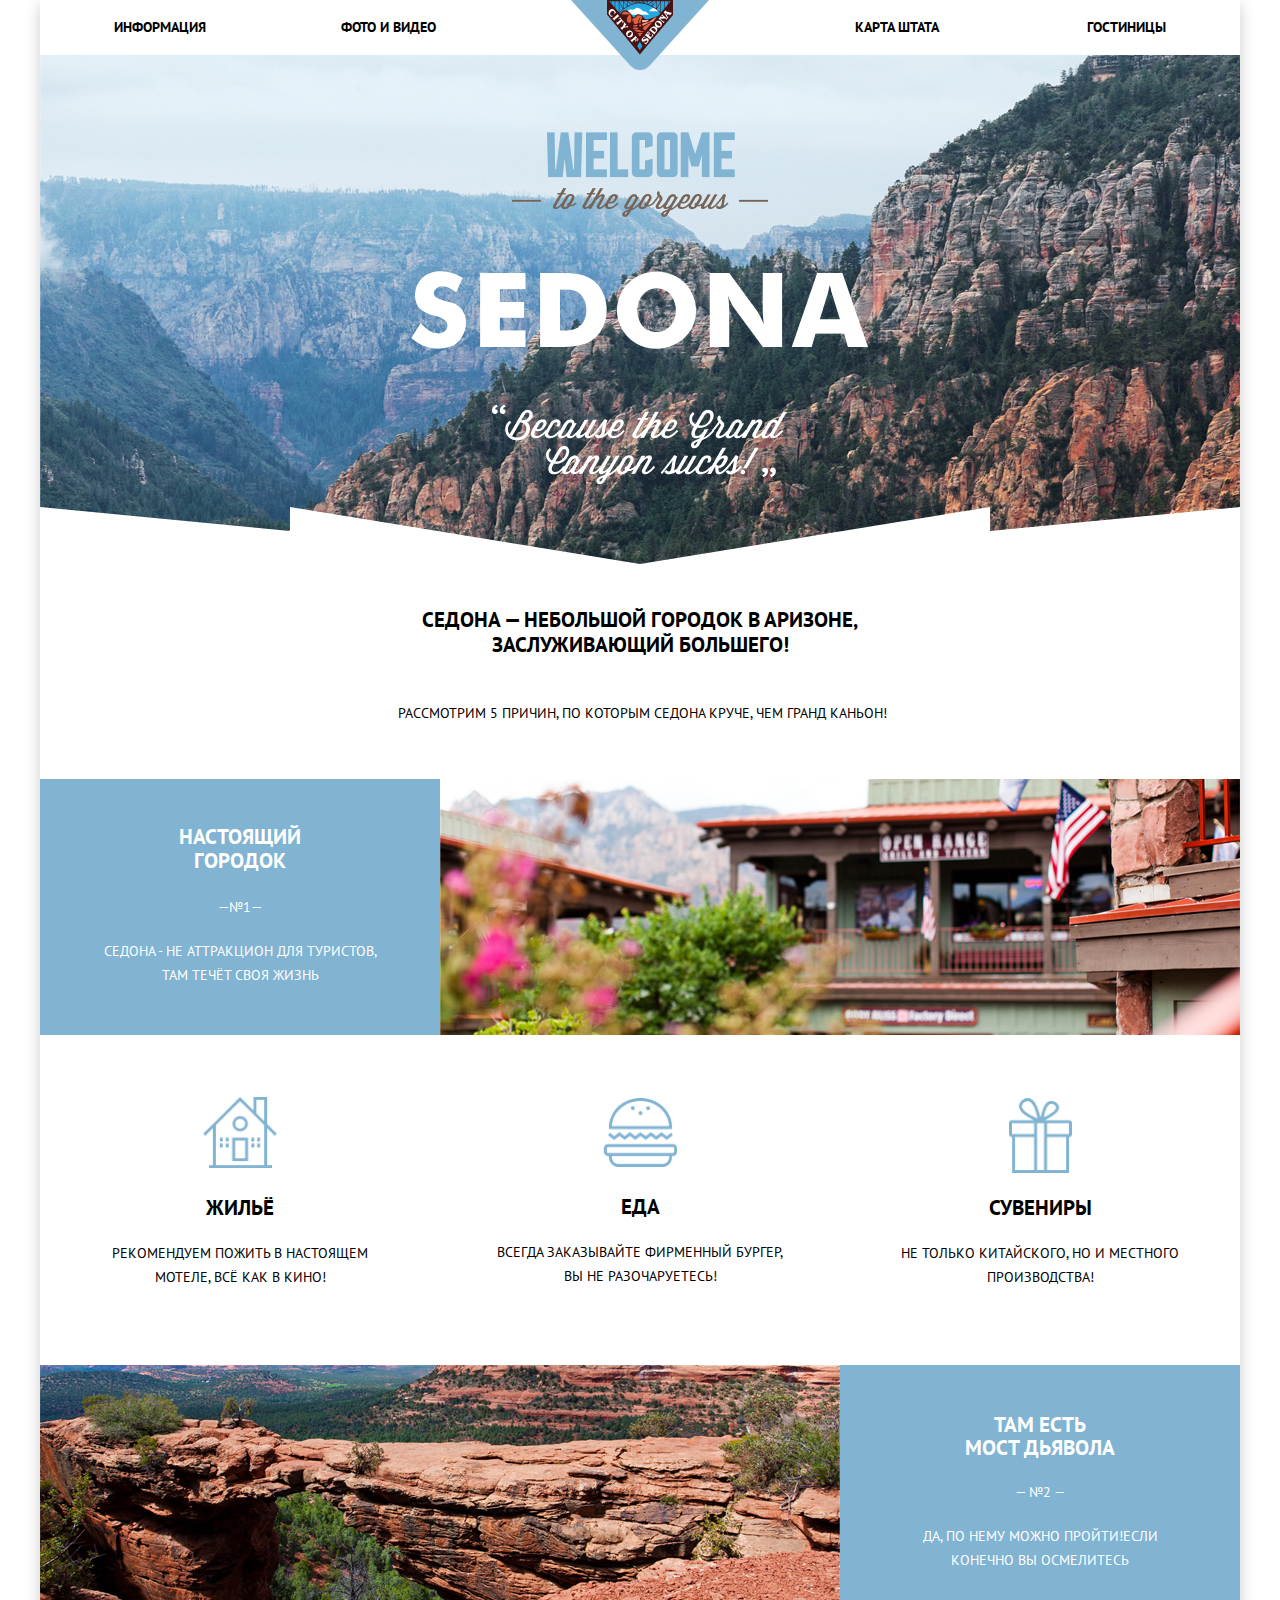
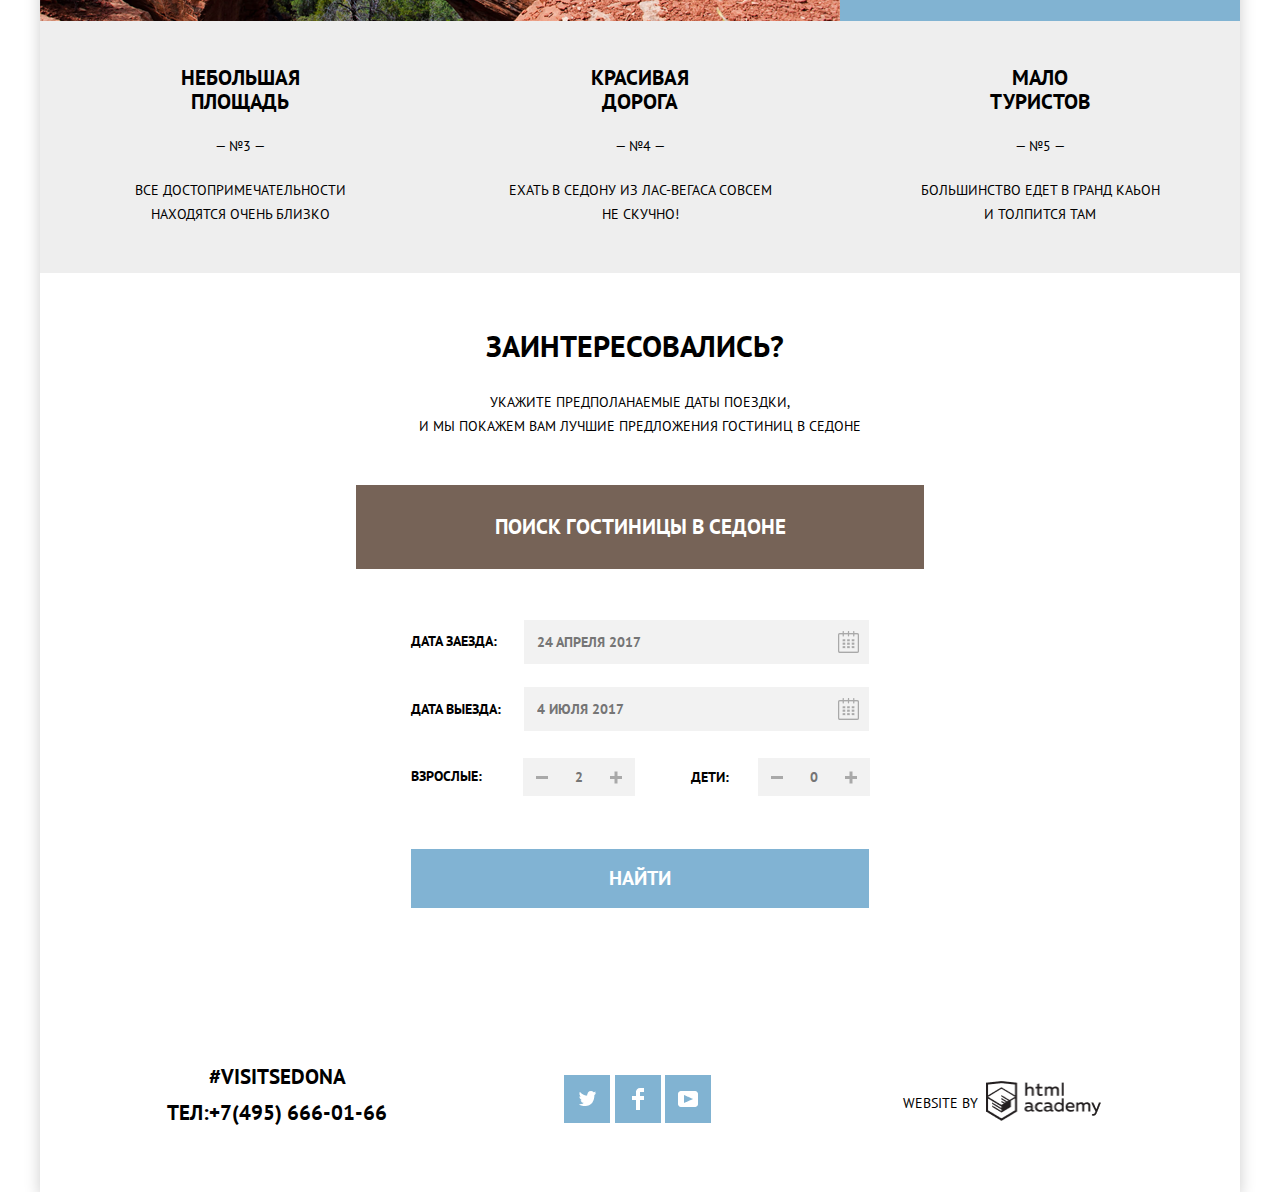
==== commit 5868e91e: "шгшгш" ====
--- a/index.html
+++ b/index.html
@@ -99,12 +99,12 @@
        <div class="bottom-features">
          <h3>Красивая <br> дорога</h3>
          <p class="number-bottom">— №4 —</p>
-         <p class="bottom-paragraph">Ехать в Седону из Лас-Вегаса совсем не скучно!</p>
+         <p class="bottom-paragraphf">Ехать в Седону из Лас-Вегаса совсем не скучно!</p>
        </div>
        <div class="bottom-features">
          <h3>Мало <br> туристов</h3>
          <p class="number-bottom">— №5 —</p>
-         <p class="bottom-paragraph">Большинство едет в Гранд Каьон <br> и толпится там</p>
+         <p class="bottom-paragraphfi">Большинство едет в Гранд Каьон <br> и толпится там</p>
        </div>
       </div>
      </div>
@@ -158,9 +158,9 @@
            Взрослые:
           </p>
       <div class="box">
-      <button class="modal-plus" type="button" aria-label="Плюс"></button>
+        <button class="modal-minus" type="button" aria-label="Минус"></button>
         <input class="come-date" type="number" placeholder="2">
-      <button class="modal-minus" type="button" aria-label="Минус"></button>
+        <button class="modal-plus" type="button" aria-label="Плюс"></button>
      </div>
     </div>
     <div class="block">
@@ -168,9 +168,9 @@
       Дети:
       </p>
       <div class="box">
+      <button class="modal-minus" type="button" aria-label="Минус"></button>
+      <input class="come-date" type="number" placeholder="0">
       <button class="modal-plus" type="button" aria-label="Плюс"></button>
-      <input class="come-date" type="number" placeholder="0">
-      <button class="modal-minus" type="button" aria-label="Минус"></button>
     </div>
     </div>
   </div>
--- a/css/style.css
+++ b/css/style.css
@@ -1,489 +1,506 @@
 :root {
-  --basic-black: #000000;
-  --basic-white: #ffffff;
-  --basic-gray:#EEEEEE;
-  --basic-brown:#766357;
-  --basic-light-gray:#333333;
-  --basic-light-brown:#766458;
-  --basic-blue:#81B3D3;
-  --basic-blue-2:#81B3D2;
-  --special: #669EC0;
-  --basic-dark:#F2F2F2;
-}
+	--basic-black: #000000;
+	--basic-white: #ffffff;
+	--basic-gray: #EEEEEE;
+	--basic-brown: #766357;
+	--basic-light-gray: #333333;
+	--basic-light-brown: #766458;
+	--basic-blue: #81B3D3;
+	--basic-blue-2: #81B3D2;
+	--special: #669EC0;
+	--basic-dark: #F2F2F2;
+}
+
 
 /* Global */
 
 body {
-  width: 1200px;
-  margin: 0 auto;
-  padding: 0;
-  font-family: "PT Sans", "Arial", sans-serif;
-  font-size: 14px;
-  line-height: 24px;
-  font-weight: 700;
-  color: var(--basic-black);
-  text-transform: uppercase;
-  background-color: var(--basic-white);
-  background-image: url("../img/bg.png");
-  background-position: top center;
-  background-repeat: no-repeat;
-  min-height: 100%;
-  display: grid;
-  grid-template-rows: min-content 1fr min-content;
-  align-content: start;
+	width: 1200px;
+	margin: 0 auto;
+	padding: 0;
+	font-family: "PT Sans", "Arial", sans-serif;
+	font-size: 14px;
+	line-height: 24px;
+	font-weight: 700;
+	color: var(--basic-black);
+	text-transform: uppercase;
+	background-color: var(--basic-white);
+	background-image: url("../img/bg.png");
+	background-position: top center;
+	background-repeat: no-repeat;
+	min-height: 100%;
+	display: grid;
+	grid-template-rows: min-content 1fr min-content;
+	align-content: start;
 }
 
 @font-face {
-  font-family:"PT Sans", "Arial", sans-serif;
-  src: url("../fonts/PTSans-Bold.ttf") format("ttf");
-  src: url("../fonts/PTSans-BoldItalic.ttf") format("ttf");
-  src: url("../fonts/PTSans-Italic.ttf") format("ttf");
-  src: url("../fonts/PTSans-Regular.ttf") format("ttf");
+	font-family: "PT Sans", "Arial", sans-serif;
+	src: url("../fonts/PTSans-Bold.ttf") format("ttf");
+	src: url("../fonts/PTSans-BoldItalic.ttf") format("ttf");
+	src: url("../fonts/PTSans-Italic.ttf") format("ttf");
+	src: url("../fonts/PTSans-Regular.ttf") format("ttf");
 }
 
 a {
-    text-decoration: none;
+	text-decoration: none;
 }
 
 img {
-    max-width: 100%;
-    height: auto;
-}
-
-  .visually-hidden {
-    position: absolute;
-    width: 1px;
-    height: 1px;
-    margin: -1px;
-    border: 0;
-    padding: 0;
-    white-space: nowrap;
-    clip-path: inset(100%);
-    clip: rect(0 0 0 0);
-    overflow: hidden;
+	max-width: 100%;
+	height: auto;
+}
+
+.visually-hidden {
+	position: absolute;
+	width: 1px;
+	height: 1px;
+	margin: -1px;
+	border: 0;
+	padding: 0;
+	white-space: nowrap;
+	clip-path: inset(100%);
+	clip: rect(0 0 0 0);
+	overflow: hidden;
 }
 
 
 /* Grid */
 
-  .page {
-  height: 100%;
-}
+.page {
+	height: 100%;
+}
+
 
 /* Main header */
 
-  .inner-page .main-header {
-  background-color: var(--basic-white);
-
-}
+.inner-page .main-header {
+	background-color: var(--basic-white);
+}
+
 
 /* Main navigation */
 
-  .main-navigation {
-  position: relative;
-  display: grid;
-  font-size: 16px;
-  line-height: 20px;
-  color: var(--basic-black);
-  background-color: transparent;
-}
+.main-navigation {
+	position: relative;
+	display: grid;
+	font-size: 16px;
+	line-height: 20px;
+	color: var(--basic-black);
+	background-color: transparent;
+}
+
 
 /* Container */
 
 .container {
-  width: 940px;
-  margin: 0 auto;
-  padding: 0 10px;
-}
+	width: 940px;
+	margin: 0 auto;
+	padding: 0 10px;
+}
+
 
 /* Logo */
 
 .main-header-logo {
-  z-index: 10;
-  width: 138px;
-  position: absolute;
-  top: 0;
-  right:0;
-  left: 0;
-  margin: 0 auto;
+	z-index: 10;
+	width: 138px;
+	position: absolute;
+	top: 0;
+	right: 0;
+	left: 0;
+	margin: 0 auto;
 }
 
 .main-header-bar {
-  background-color: var(--basic-white);
+	background-color: var(--basic-white);
 }
 
 .main-navigation-wrapper {
-  text-decoration: none;
-  display: grid;
-  grid-template-columns: 1fr min-content;
-  background-color: var(--basic-white);
-  width: 940px;
-  margin: 0 auto;
-  padding: 0 10px;
+	text-decoration: none;
+	display: grid;
+	grid-template-columns: 1fr min-content;
+	background-color: var(--basic-white);
+	width: 940px;
+	margin: 0 auto;
+	padding: 0 10px;
 }
 
 .site-navigation {
-  text-decoration: none;
-  display: flex;
-  align-items: flex-end;
-  justify-content: space-between;
-  margin: 0px;
-  padding: 15px 74px;
-  list-style: none;
-}
-
-.second-li{
-  margin-right: 210px;
-}
-.third-li{
-  margin-left: 73px;
-  margin-right: 13px;
+	text-decoration: none;
+	display: flex;
+	align-items: flex-end;
+	justify-content: space-between;
+	margin: 0px;
+	padding: 15px 74px;
+	list-style: none;
+}
+
+.second-li {
+	margin-right: 210px;
+}
+
+.third-li {
+	margin-left: 73px;
+	margin-right: 13px;
 }
 
 .site-navigation-current a:not([href]) {
-  background-color: var(--basic-black);
-}
+	background-color: var(--basic-black);
+}
+
 
 /* User navigation */
-
 
 .site-navigation a,
 .user-navigation a {
-  font-size: 14px;
-  line-height: 25px;
-  text-decoration: none;
-  color: var(--basic-black);
-/*  padding: 85px*/
+	font-size: 14px;
+	line-height: 25px;
+	text-decoration: none;
+	color: var(--basic-black);
+	/*  padding: 85px*/
 }
 
 .site-navigation a:hover,
 .site-navigation a:focus,
 .user-navigation a:hover,
 .user-navigation a:focus {
-  background-color: var(--basic-white);
-}
-
-.inf{
-  position: static;
-  top: 14px
-
-  left: 73px;
-
-}
-
-.gost{
-  font-size: 14px;
-  margin-bottom: 4px;/*
+	background-color: var(--basic-white);
+}
+
+.inf {
+	position: static;
+	top: 14px left: 73px;
+}
+
+.gost {
+	font-size: 14px;
+	margin-bottom: 4px;
+	/*
   color: #766357*/
 }
 
+
 /*background*/
 
-
-.background{
-  position: relative;
-}
-
-.welcome{
-  position: absolute;
-  top: 77px;
-  left:506px;
-}
-
-.to-the{
-  position: absolute;
-  top: 133px;
-  left:472px
-}
-
-.sedona{
-  position: absolute;
-  top: 216px;
-  left: 371px;
-}
-
-.pattern{
-  position: absolute;
-  top: 452px;
-  left: 0;
-
+.background {
+	position: relative;
+}
+
+.welcome {
+	position: absolute;
+	top: 77px;
+	left: 506px;
+}
+
+.to-the {
+	position: absolute;
+	top: 133px;
+	left: 472px
+}
+
+.sedona {
+	position: absolute;
+	top: 216px;
+	left: 371px;
+}
+
+.pattern {
+	position: absolute;
+	top: 452px;
+	left: 0;
 }
 
 .description {
-  line-height: 8px;
-  padding-top:  42px;
-  padding-bottom: 51px;
-  width: 485px;
-  height: 115px;
-  margin: 0 auto;
-  text-align: center;
-  color: var(--basic-black);
-  background-color: var(--basic-white);
-  background-image: url("../img/bg.png");
-  background-position: center, 0 0;
-  background-repeat: no-repeat, repeat;
+	line-height: 8px;
+	padding-top: 42px;
+	padding-bottom: 51px;
+	width: 485px;
+	height: 115px;
+	margin: 0 auto;
+	text-align: center;
+	color: var(--basic-black);
+	background-color: var(--basic-white);
+	background-image: url("../img/bg.png");
+	background-position: center, 0 0;
+	background-repeat: no-repeat, repeat;
 }
 
 .description p {
-  padding-top: 31px;
-  font-size: 14px;
-  font-weight: normal;
-  white-space: nowrap;
+	padding-top: 31px;
+	font-size: 14px;
+	font-weight: normal;
+	white-space: nowrap;
 }
 
 .description h3 {
-  margin-top: -6px;
-  text-align: center;
-  font-size: 21px;
-  line-height: 25px;
+	margin-top: -6px;
+	text-align: center;
+	font-size: 21px;
+	line-height: 25px;
 }
 
 
 /* Features */
 
 .first-block {
-  display: flex;
-  flex-direction: row-reverse;
-  align-items: center;
-  width: 100%;
+	display: flex;
+	flex-direction: row-reverse;
+	align-items: center;
+	width: 100%;
 }
 
 .picture-one {
-  flex: 0 0 auto;
+	flex: 0 0 auto;
 }
 
 .true-city {
-  height: 100%;
-  width: 100%;
-  background: #81B3D2;
-  color: #ffffff;
-  min-height: 256px;
-  display: flex;
-  flex-direction: column;
-  align-items: center;
-  text-align: center;
+	height: 100%;
+	width: 100%;
+	background: #81B3D2;
+	color: #ffffff;
+	min-height: 256px;
+	display: flex;
+	flex-direction: column;
+	align-items: center;
+	text-align: center;
 }
 
 .true-city h3 {
-  font-size: 21px;
-  margin-bottom: 0;
-  margin-top: 0;
-  padding-top: 46px;
+	font-size: 21px;
+	margin-bottom: 0;
+	margin-top: 0;
+	padding-top: 46px;
 }
 
 .number {
-  font-weight: 400;
-  margin-top: 22px;
-  margin-bottom: 20px;
+	font-weight: 400;
+	margin-top: 22px;
+	margin-bottom: 20px;
 }
 
 .paragraph {
-  font-weight: 400;
-  max-width: 300px;
-  margin-bottom: 14px;
-  margin-top: 0;
+	font-weight: 400;
+	max-width: 300px;
+	margin-bottom: 14px;
+	margin-top: 0;
 }
 
 .second-block {
-  display: flex;
-  justify-content: space-between;
-  width: 100%;
-  min-height: 330px;
+	display: flex;
+	justify-content: space-between;
+	width: 100%;
+	min-height: 330px;
 }
 
 .advantages {
-  display: flex;
-  flex-direction: column;
-  align-items: center;
-  justify-content: center;
-  width: 400px;
+	display: flex;
+	flex-direction: column;
+	align-items: center;
+	justify-content: center;
+	width: 400px;
 }
 
 .advantages-p {
-  max-width: 300px;
-  text-align: center;
-  font-weight: 400;
+	max-width: 300px;
+	text-align: center;
+	font-weight: 400;
 }
 
 .advantages h3 {
-  font-size: 21px;
-  line-height: 21px;
-  margin-bottom: 9px;
-  margin-top: 0;
+	font-size: 21px;
+	line-height: 21px;
+	margin-bottom: 9px;
+	margin-top: 0;
 }
 
 .house {
-  margin-bottom: 29px;
+	margin-bottom: 29px;
 }
 
 .burger {
-  margin-bottom: 29px;
+	margin-bottom: 29px;
 }
 
 .souvenir {
-  margin-bottom: 24px;
+	margin-bottom: 24px;
 }
 
 .souvenirs {
-  padding-bottom: -28px;
-}
-
+	padding-bottom: -28px;
+}
 
 .third-block {
-  display: flex;
-  flex-direction: row;
-  align-items: center;
-  width: 100%;
+	display: flex;
+	flex-direction: row;
+	align-items: center;
+	width: 100%;
 }
 
 .picture-two {
-  flex: 0 0 auto;
+	flex: 0 0 auto;
 }
 
 .devils-bridge {
-  height: 100%;
-  width: 100%;
-  background: #81B3D2;
-  color: #ffffff;
-  min-height: 256px;
-  display: flex;
-  flex-direction: column;
-  align-items: center;
-  text-align: center;
+	height: 100%;
+	width: 100%;
+	background: #81B3D2;
+	color: #ffffff;
+	min-height: 256px;
+	display: flex;
+	flex-direction: column;
+	align-items: center;
+	text-align: center;
 }
 
 .devils-bridge h3 {
-  margin-top: 48px;
-  font-size: 21px;
-  line-height: 23px;
+	margin-top: 48px;
+	font-size: 21px;
+	line-height: 23px;
 }
 
 .number2 {
-  font-size: 14px;
-  font-weight: 400;
-  margin-top: 0;
-  margin-bottom: 20px;
-  }
+	font-size: 14px;
+	font-weight: 400;
+	margin-top: 0;
+	margin-bottom: 20px;
+}
 
 .fourth-block {
-  text-align: center;
-  background: #EEEEEE;
-  display: flex;
-  justify-content: space-between;
-  width: 100%;
-  height: 252px;
+	text-align: center;
+	background: #EEEEEE;
+	display: flex;
+	justify-content: space-between;
+	width: 100%;
+	height: 252px;
 }
 
 .bottom-features {
-  display: flex;
-  flex-direction: column;
-  align-items: center;
-  padding-top: 24px;
-  width: 400px;
+	display: flex;
+	flex-direction: column;
+	align-items: center;
+	padding-top: 24px;
+	width: 400px;
 }
 
 .bottom-features h3 {
-  margin-bottom: 0;
-  font-size: 21px;
+	margin-bottom: 0;
+	font-size: 21px;
 }
 
 .number-bottom {
-  font-size: 14px;
-  font-weight: 400;
-  margin-top: 20px;
-}
+	font-size: 14px;
+	font-weight: 400;
+	margin-top: 20px;
+}
+
 .bottom-paragraph {
-  font-weight: 400;
-  max-width: 259px;
-  text-align: center;
-  margin-bottom: 8px;
-  font-size: 14px;
-  margin-top: 6px;
-}
-
-
-
+	font-weight: 400;
+	max-width: 259px;
+	text-align: center;
+	margin-bottom: 8px;
+	font-size: 14px;
+	margin-top: 6px;
+}
+
+.bottom-paragraphf {
+	font-weight: 400;
+	max-width: 270px;
+	text-align: center;
+	margin-bottom: 8px;
+	font-size: 14px;
+	margin-top: 6px;
+}
+
+.bottom-paragraphfi {
+	font-weight: 400;
+	max-width: 270px;
+	text-align: center;
+	margin-bottom: 8px;
+	font-size: 14px;
+	margin-top: 6px;
+}
 /* Interesting */
 
-
 .modal {
-  position: relative;
-  margin: 0 auto;
-  width: 568px;
+	position: relative;
+	margin: 4px auto;
+	width: 568px;
 }
 
 .pgvs {
-  display: block;
-  font-size: 21px;
-  text-align: center;
-  color: var(--basic-white);
-  background-color: #766357;
-  padding: 30px 31px;
-  margin: 0;
-  }
+	display: block;
+	font-size: 21px;
+	text-align: center;
+	color: var(--basic-white);
+	background-color: #766357;
+	padding: 30px 31px;
+	margin: 0;
+}
 
 .booked-form {
-  position: absolute;
-  background: white;
-  width: 100%;
-  padding: 51px 55px;
-  box-sizing: border-box;
+	position: absolute;
+	background: white;
+	width: 100%;
+	padding: 51px 55px;
+	box-sizing: border-box;
 }
 
 .booked-form p {
-  margin: 0;
-  margin-bottom: 25px;
+	margin: 0;
+	margin-bottom: 23px;
 }
 
 .booked-form input[type="email"],
 .booked-form input[type="password"] {
-  box-sizing: border-box;
-  width: 300px;
-  padding-top: 5px;
-  padding-right: 40px;
-  padding-bottom: 5px;
-  padding-left: 15px;
-  font: inherit;
-  color: var(--basic-black);
-  text-transform: uppercase;
-  background-color: #F2F2F2;
-
+	box-sizing: border-box;
+	width: 300px;
+	padding-top: 5px;
+	padding-right: 40px;
+	padding-bottom: 5px;
+	padding-left: 15px;
+	font: inherit;
+	color: var(--basic-black);
+	text-transform: uppercase;
+	background-color: #F2F2F2;
 }
 
 .booked-form input:focus {
-  border-color: var(--special);
+	border-color: var(--special);
 }
 
 .booked-form .login-help {
-  display: flex;
-  flex-wrap: wrap;
-  justify-content: space-between;
-  margin: 15px 0;
+	display: flex;
+	flex-wrap: wrap;
+	justify-content: space-between;
+	margin: 15px 0;
 }
 
 .icon-date {
-  text-transform: uppercase;
-  background-image: url("img/calendar.png");
-  background-position: 270px 50%;
-  background-size: 13px;
-  background-repeat: no-repeat;
-  border: none;
-  background: #F2F2F2;
-  padding: 14px 13px;
-  font-weight: bold;
-  width: 100%;
+	text-transform: uppercase;
+	background-image: url("img/calendar.png");
+	background-position: 270px 50%;
+	background-size: 13px;
+	background-repeat: no-repeat;
+	border: none;
+	background: #F2F2F2;
+	padding: 14px 13px;
+	font-weight: bold;
+	width: 100%;
 }
 
 .label-date {
-  width: 113px;
-  margin-bottom: -7px;
-  flex: 0 0 auto;
+	width: 113px;
+	margin-bottom: 1px;
+	flex: 0 0 auto;
 }
 
 .input-label {
-  display: flex;
-  align-items: center;
-}
+	display: flex;
+	align-items: center;
+}
+
+
 /*
 
 .login-checkbox {
@@ -531,56 +548,57 @@
   transform: rotate(-45deg);
 }
 */
+
 .found {
-  border: none;
-  color: #ffffff;
-  font-weight: 700;
-  text-transform: uppercase;
-  background-color: var(--basic-blue);
-  width: 100%;
-  margin-top: 53px;
-  margin-right: 0;
-  padding: 18px 40px;
-  font-size: 20px;
+	border: none;
+	color: #ffffff;
+	font-weight: 700;
+	text-transform: uppercase;
+	background-color: var(--basic-blue);
+	width: 100%;
+	margin-top: 53px;
+	margin-right: 0;
+	padding: 18px 40px;
+	font-size: 20px;
 }
 
 .box {
-  display: flex;
-  height: 38px;
-  align-items: center;
-  margin-top: -5px;
-  width: 111px;
-  margin-left: -7px;
-}
-
-.modal-plus, .modal-minus {
-  border: 0;
-  background-color: #F2F2F2;
-  width: 32px;
-  height: 38px;
-  display: flex;
-  align-items: center;
-  justify-content: center;
-  padding: 0 19px;
-}
+	display: flex;
+	height: 38px;
+	align-items: center;
+	margin-top: -5px;
+	width: 111px;
+	margin-left: -7px;
+}
+
+.modal-plus,
+.modal-minus {
+	border: 0;
+	background-color: #F2F2F2;
+	width: 32px;
+	height: 38px;
+	display: flex;
+	align-items: center;
+	justify-content: center;
+	padding: 0 19px;
+}
+
 .modal-plus::before,
 .modal-plus::after {
-  content: "";
-  position: absolute;
-  width: 12px;
-  height: 3px;
-  background-color: #A9A9A9;
+	content: "";
+	position: absolute;
+	width: 12px;
+	height: 3px;
+	background-color: #A9A9A9;
 }
 
 .modal-plus::before {
-  transform: rotate(90deg);
+	transform: rotate(90deg);
 }
 
 .modal-plus::after {
-  transform: rotate(180deg);
-}
-
-
+	transform: rotate(180deg);
+}
 
 
 /*.modal-minus {
@@ -592,119 +610,121 @@
   position: absolute;
   left: 90px
 }*/
+
 .modal-minus::before,
 .modal-minus::after {
-  content: "";
-  position: absolute;
-  width: 12px;
-  height: 3px;
-  background-color: #A9A9A9;
+	content: "";
+	position: absolute;
+	width: 12px;
+	height: 3px;
+	background-color: #A9A9A9;
 }
 
 .come-date {
-  height: 38px;
-  box-sizing: border-box;
-  border: 0;
-  background: #F2F2F2;
-  max-width: 36px;
-  text-align: center;
-  font-weight: bold;
+	height: 38px;
+	box-sizing: border-box;
+	border: 0;
+	background: #F2F2F2;
+	max-width: 36px;
+	text-align: center;
+	font-weight: bold;
 }
 
 input::-webkit-outer-spin-button,
 input::-webkit-inner-spin-button {
-  -webkit-appearance: none;
-  margin: 0;
+	-webkit-appearance: none;
+	margin: 0;
 }
 
 .plus-minus {
-  display: flex;
-  justify-content: space-between;
-  margin-top: 32px;
-
+	display: flex;
+	justify-content: space-between;
+	margin-top: 32px;
 }
 
 .block {
-  display: flex;
-  align-items: center;
+	display: flex;
+	align-items: center;
 }
 
 .people {
-  display: block;
-  margin-bottom: 0;
-  width: 119px;
-  height: 8px;
+	display: block;
+	margin-bottom: 0;
+	width: 119px;
+	height: 8px;
 }
 
 p.kids {
-  width: 78px;
-  display: flex;
-  justify-content: flex-start;
-  margin-bottom: 0;
-  margin-top: -5px;
+	width: 74px;
+	display: flex;
+	justify-content: flex-start;
+	margin-bottom: 1px;
+	margin-top: -5px;
 }
 
 .calendar {
-  position: absolute;
-  top: 13px;
-  right: 10px;
-  z-index: 1;
-  width: 21px;
-  height: 23px;
-  background: url(../img/calendar.png) no-repeat;
-  border: none;
-  border-radius: 0;
+	position: absolute;
+	top: 10px;
+	right: 10px;
+	z-index: 1;
+	width: 21px;
+	height: 23px;
+	background: url(../img/calendar.png) no-repeat;
+	border: none;
+	border-radius: 0;
 }
 
 .input-label {
-  display: flex;
-  align-items: center;
-  position: relative;
+	display: flex;
+	align-items: center;
+	position: relative;
 }
 
 .map-container {
-  height: 474px;
+	height: 474px;
 }
 
 .interesting {
-  padding-top:  36px;
-  padding-bottom: 24px;
-  width: 465px;
-  margin: 0 auto;
-  text-align: center;
-  color: var(--basic-black);
-  background-color: var(--basic-white);
-  background-image: url("../img/bg.png");
-  background-position: center, 0 0;
-  background-repeat: no-repeat, repeat;
+	padding-top: 36px;
+	padding-bottom: 24px;
+	width: 465px;
+	margin: 0 auto;
+	text-align: center;
+	color: var(--basic-black);
+	background-color: var(--basic-white);
+	background-image: url("../img/bg.png");
+	background-position: center, 0 0;
+	background-repeat: no-repeat, repeat;
 }
 
 .interesting p {
-  margin-top: -8px;
-  margin-bottom: 19px;
-  font-weight: normal;
+	margin-top: -8px;
+	margin-bottom: 19px;
+	font-weight: normal;
 }
 
 .interesting h2 {
-  font-size: 30px;
-  line-height: 24px;
-  margin-bottom: 16px;
-  padding-bottom: 24px;
-  margin-left: -11px;
-
-}
+	font-size: 30px;
+	line-height: 24px;
+	margin-bottom: 16px;
+	padding-bottom: 24px;
+	margin-left: -11px;
+}
+
 
 /* Search */
 
 .search-hotel {
-  font: inherit;
-  text-align: center;
-  color: var(--basic-black);
-  vertical-align: middle;
-  text-transform: uppercase;
-  background-color: var(--basic-white);
-  border: none;
-}
+	font: inherit;
+	text-align: center;
+	color: var(--basic-black);
+	vertical-align: middle;
+	text-transform: uppercase;
+	background-color: var(--basic-white);
+	border: none;
+}
+
+
 /*
 .apointment-form{
   display: flex;
@@ -725,11 +745,12 @@
 }**/
 
 .search-hotel h2 {
-  color: var(--basic-white);
-  background-color: #766357;
-  padding: 40px 86px
-
-}
+	color: var(--basic-white);
+	background-color: #766357;
+	padding: 40px 86px
+}
+
+
 /*
 .search{
   background-color: var(--basic-blue);
@@ -757,709 +778,699 @@
 }
 
 */
+
 .inner-page {
-  color: var(--basic-white);
-  background-color: var(--basic-white);
-  background-image: url("../img/bg.png");
-  background-position: 0 0;
-  background-repeat: repeat;
+	color: var(--basic-white);
+	background-color: var(--basic-white);
+	background-image: url("../img/bg.png");
+	background-position: 0 0;
+	background-repeat: repeat;
 }
 
 .inner-page .main-navigation-wrapper {
-  grid-template-columns: 170px 1fr min-content;
+	grid-template-columns: 170px 1fr min-content;
 }
 
 .inner-page .main-header-logo {
-  order: 0;
+	order: 0;
 }
 
 .page-title {
-  margin: 0;
-  margin-bottom: 15px;
-  padding: 0;
-  font-size: 21px;
-  line-height: 26px;
+	margin: 0;
+	margin-bottom: 15px;
+	padding: 0;
+	font-size: 21px;
+	line-height: 26px;
 }
 
 .page-body {
-  box-shadow: 0px 5px 15px rgba(0, 1, 1, 0.2);
+	box-shadow: 0px 5px 15px rgba(0, 1, 1, 0.2);
 }
 
 .filters {
-  display: grid;
-  grid-template-columns: 180px 1fr;
-  align-content: start;
-  grid-column-gap: 100px;
+	display: grid;
+	grid-template-columns: 180px 1fr;
+	align-content: start;
+	grid-column-gap: 100px;
 }
 
 .submit {
-  display: grid;
-  grid-template-columns: 1fr min-content;
-  justify-self: end;
+	display: grid;
+	grid-template-columns: 1fr min-content;
+	justify-self: end;
 }
 
 .hotels {
-  /*outline: 5px solid rgba(0, 255, 255, 0.7);
+	/*outline: 5px solid rgba(0, 255, 255, 0.7);
   outline-offset: -5px;*/
-  margin-left: 160px;
-}
+	margin-left: 160px;
+}
+
+
 /* Search */
 
 .search {
-  background-image: url("../img/background.png") ;
-  grid-column: 1 / -1;
-  font: inherit;
-  color: var(--basic-white);
-  vertical-align: middle;
-  text-transform: uppercase;
-  background-color: var(--basic-white);
-  border: none;
-  height: 218px;
+	background-image: url("../img/background.png");
+	grid-column: 1 / -1;
+	font: inherit;
+	color: var(--basic-white);
+	vertical-align: middle;
+	text-transform: uppercase;
+	background-color: var(--basic-white);
+	border: none;
+	height: 218px;
 }
 
 .search-form {
-  background-repeat: no-repeat;
+	background-repeat: no-repeat;
 }
 
 .search-list {
-  font-size: 14px;
-  font-weight: 400;
+	font-size: 14px;
+	font-weight: 400;
 }
 
 fieldset {
-  border: none;
+	border: none;
 }
 
 .search legend {
-  font-size: 16px;
-  line-height: 21px;
+	font-size: 16px;
+	line-height: 21px;
 }
 
 .search ul {
-  list-style: none;
-  line-height: 18px;
-}
-
-.search-item-checkbox:hover + label,
-.search-list-checkbox:focus + label {
-  color: var(--basic-white);
-}
-
-
+	list-style: none;
+	line-height: 18px;
+}
+
+.search-item-checkbox:hover+label,
+.search-list-checkbox:focus+label {
+	color: var(--basic-white);
+}
 
 input[type="checkbox"]:checked,
 input[type="checkbox"]:not(:checked)
 /*input[type="radio"]:checked,
 input[type="radio"]:not(:checked)*/
+
 {
-  background-repeat: no-repeat;
-  position: absolute;
-  left: -9999px;
-}
-
-input[type="checkbox"]:checked + label,
-input[type="checkbox"]:not(:checked) + label
+	background-repeat: no-repeat;
+	position: absolute;
+	left: -9999px;
+}
+
+input[type="checkbox"]:checked+label,
+input[type="checkbox"]:not(:checked)+label
 /*input[type="radio"]:checked + label,
-input[type="radio"]:not(:checked) + label */{
-  background-repeat: no-repeat;
-  display: inline-block;
-  position: relative;
-  padding-left: 28px;
-  line-height: 20px;
-  cursor: pointer;
-    /*background-image: url("../img/checkbox-off.png");*/
-}
-
-input[type="checkbox"]:checked + label {
-  background-repeat: no-repeat;
-  display: flex;
-  align-items: center;
-  position: relative;
-  padding-left: 42px;
-  line-height: 19px;
-  cursor: pointer;
-  /*width: 0px;*/
-  height: 24px;
-  background-image: url("../img/checkbox-on.png")
-}
-
-input[type="checkbox"]:not(:checked) + label {
-  background-repeat: no-repeat;
-  display: flex;
-  align-items: center;
-  position: relative;
-  padding-left: 39px;
-  line-height: 21px;
-  cursor: pointer;
-  height: 24px;
-  background-image: url("../img/checkbox-off.png")
-}
-
-
+input[type="radio"]:not(:checked) + label */
+
+{
+	background-repeat: no-repeat;
+	display: inline-block;
+	position: relative;
+	padding-left: 28px;
+	line-height: 20px;
+	cursor: pointer;
+	/*background-image: url("../img/checkbox-off.png");*/
+}
+
+input[type="checkbox"]:checked+label {
+	background-repeat: no-repeat;
+	display: flex;
+	align-items: center;
+	position: relative;
+	padding-left: 42px;
+	line-height: 19px;
+	cursor: pointer;
+	/*width: 0px;*/
+	height: 24px;
+	background-image: url("../img/checkbox-on.png")
+}
+
+input[type="checkbox"]:not(:checked)+label {
+	background-repeat: no-repeat;
+	display: flex;
+	align-items: center;
+	position: relative;
+	padding-left: 39px;
+	line-height: 21px;
+	cursor: pointer;
+	height: 24px;
+	background-image: url("../img/checkbox-off.png")
+}
 
 .infrastructure {
-  font-weight: 700;
-  font-size: 16px;
-  margin-top: 20px;
-  margin-left: 61px;
-
+	font-weight: 700;
+	font-size: 16px;
+	margin-top: 20px;
+	margin-left: 61px;
 }
 
 .hotels {
-  font-weight: 700;
-  font-size: 16px;
-  margin-top: 20px;
-  margin-left: 35px;
+	font-weight: 700;
+	font-size: 16px;
+	margin-top: 20px;
+	margin-left: 35px;
 }
 
 .pool {
-  margin-top: 23px;
-  margin-left: 21px;
+	margin-top: 23px;
+	margin-left: 21px;
 }
 
 .parking {
-  margin-top: 22px;
-  margin-left: 21px;
+	margin-top: 22px;
+	margin-left: 21px;
 }
 
 .internet {
-  margin-top: 21px;
-  margin-left: 20px;
-}
-
-.hotel{
-  font-size: 14px;
-  /*margin-top: 21px;*/
-  margin-left: -2px;
+	margin-top: 21px;
+	margin-left: 20px;
+}
+
+.hotel {
+	font-size: 14px;
+	margin-top: 23px;
+	margin-left: -3px;
 }
 
 .motel {
-  margin-top: 26px;
-  margin-left: -3px;
+	margin-top: 22px;
+	margin-left: -3px;
 }
 
 .apartment {
-  margin-top: 25px;
-  margin-left: -4px;
-}
-
+	margin-top: 23px;
+	margin-left: -4px;
+}
 
 .filter-range {
-  width: 330px;
-  margin: -189px 25px -15px 804px;
-  color: #ffffff;
-  text-transform: uppercase;
+	width: 330px;
+	margin: -192px 25px -15px 805px;
+	color: #ffffff;
+	text-transform: uppercase;
 }
 
 .filter-range-title {
-  margin-left: -4px;
-  margin-bottom: 5px;
-  font-weight: 600;
-  font-size: 16px;
-  line-height: 21px;
+	margin-left: -4px;
+	margin-bottom: 5px;
+	font-weight: 600;
+	font-size: 16px;
+	line-height: 21px;
 }
 
 .price-controls {
-  margin-top: 12px;
-  margin-left: -5px;
-  position: relative;
-  height: 33px;
-  width: 308px;
-  margin-bottom: 20px;
-  font-size: 0;
-  border: 2px solid #ffffff;
-  border-radius: 2px;
+	margin-top: 12px;
+	margin-left: -5px;
+	position: relative;
+	height: 33px;
+	width: 312px;
+	margin-bottom: 20px;
+	font-size: 0;
+	border: 2px solid #ffffff;
+	border-radius: 2px;
 }
 
 .price-controls::after {
-  content: "";
-  position: absolute;
-  top: 50%;
-  left: 50%;
-  width: 2px;
-  height: 22px;
-  background: #ffffff;
-  transform: translate(-50%, -50%);
+	content: "";
+	position: absolute;
+	top: 50%;
+	left: 50%;
+	width: 2px;
+	height: 22px;
+	background: #ffffff;
+	transform: translate(-50%, -50%);
 }
 
 .price-controls label {
-  display: inline-block;
-  font-size: 14px;
-  line-height: 38px;
-  vertical-align: top;
-  cursor: pointer;
-
+	display: inline-block;
+	font-size: 14px;
+	line-height: 38px;
+	vertical-align: top;
+	cursor: pointer;
 }
 
 .price-controls .min-price,
 .price-controls .max-price {
-  width: 83px;
-  padding-left: 63px;
-  margin-top: -4px;
+	width: 83px;
+	padding-left: 63px;
+	margin-top: -4px;
 }
 
 .price-controls input {
-  width: 50px;
-  margin: 0;
-  color: inherit;
-  font: inherit;
-  background: none;
-  border: none;
-  outline: none;
+	width: 50px;
+	margin: 0;
+	color: inherit;
+	font: inherit;
+	background: none;
+	border: none;
+	outline: none;
 }
 
 .range-controls {
-  margin-left: -3px;
-  position: relative;
-  margin-bottom: 32px;
+	margin-left: -3px;
+	position: relative;
+	margin-bottom: 32px;
 }
 
 .range-controls .scale {
-  height: 2px;
-  background: rgba(255, 255, 255, 0.3);
+	height: 2px;
+	background: rgba(255, 255, 255, 0.3);
 }
 
 .range-controls .bar {
-  width: 80%;
-  height: 2px;
-  background: #ffffff;
+	width: 80%;
+	height: 2px;
+	background: #ffffff;
 }
 
 .range-toggle {
-  position: absolute;
-  top: -9px;
-  width: 4px;
-  height: 4px;
-  background: #ababab;
-  border: 8px solid #ffffff;
-  border-radius: 50%;
-  box-shadow: 0 2px 1px 0 rgba(0, 1, 1, 0.2);
-  cursor: pointer;
+	position: absolute;
+	top: -9px;
+	width: 4px;
+	height: 4px;
+	background: #ababab;
+	border: 8px solid #ffffff;
+	border-radius: 50%;
+	box-shadow: 0 2px 1px 0 rgba(0, 1, 1, 0.2);
+	cursor: pointer;
 }
 
 .range-toggle:hover {
-  background: #1c4f80;
+	background: #1c4f80;
 }
 
 .range-toggle-min {
-  left: 0;
+	left: 0;
 }
 
 .range-toggle-max {
-  left: 75%;
+	left: 75%;
 }
 
 .submit {
-  display: block;
-  margin-left: 81px;
-  padding: 6px 33px;
-  font-size: 14px;
-  line-height: 20px;
-  color: #ffffff;
-  text-transform: uppercase;
-  background: transparent;
-  border: 2px solid #ffffff;
-  border-radius: 2px;
-  outline: none;
-  cursor: pointer;
+	display: block;
+	margin-left: 81px;
+	padding: 6px 33px;
+	font-size: 14px;
+	line-height: 20px;
+	color: #ffffff;
+	text-transform: uppercase;
+	background: transparent;
+	border: 2px solid #ffffff;
+	border-radius: 2px;
+	outline: none;
+	cursor: pointer;
 }
 
 .submit:hover {
-  color: #000000;
-  background: #ffffff;
-}
-
-
-
+	color: #000000;
+	background: #ffffff;
+}
 
 
 /* Hotels */
 
 .class {
-  height: 52px;
-  width: 46%;
-  padding: 29px 72px;
-  color: #000000;
-  display: flex;
-  justify-content: space-between;
-  align-items: center;
+	height: 52px;
+	width: 46%;
+	padding: 29px 72px;
+	color: #000000;
+	display: flex;
+	justify-content: space-between;
+	align-items: center;
 }
 
 .words {
-  display: flex;
-  justify-content: space-between;
-  width: 70%;
-}
+	display: flex;
+	justify-content: space-between;
+	width: 70%;
+}
+
 .searched {
-  margin-left: 2px;
-  font-size: 21px;
-  margin-top: -5px;
-  /*position: absolute;
+	margin-left: 2px;
+	font-size: 21px;
+	margin-top: -5px;
+	/*position: absolute;
   left: 113px;
   top: 302px;*/
 }
 
 .sort {
-  margin-top: -17px;
-  font-size: 12px;
-  font-weight: 400;
-/*  margin-left: -13px;*/
-
-  /*position: absolute;
+	margin-top: -17px;
+	font-size: 12px;
+	font-weight: 400;
+	/*  margin-left: -13px;*/
+	/*position: absolute;
   left: 276px;
   top: 304px;*/
 }
 
 .ctr {
-  width: 100%;
-  display: flex;
-  margin-left: 40px;
-  margin-top: -27px;
+	width: 100%;
+	display: flex;
+	margin-left: 40px;
+	margin-top: -27px;
 }
 
 .cost {
-  font-size: 12px;
-  margin-right: 32px;
-/*  margin-left: -17px;
+	font-size: 12px;
+	margin-right: 32px;
+	/*  margin-left: -17px;
   margin-top: 0px;*/
-  font-weight: 400;
-  color: #81B3D2;
-}
-
+	font-weight: 400;
+	color: #81B3D2;
+}
 
 .type {
-  height: 18px;
-  font-size: 12px;
-  font-weight: 400;
-  margin-right: 34px;
-  /*margin-top: -1px;
+	height: 32px;
+	font-size: 12px;
+	font-weight: 400;
+	margin-right: 34px;
+	/*margin-top: -1px;
   text-decoration: none;*/
-  border-bottom: 1px dotted #81B3D2;
-  opacity: .3;
-  /*position: absolute;
+	border-bottom: 1px dotted #81B3D2;
+	opacity: .3;
+	/*position: absolute;
   left: 472px;
   top: 304px;*/
 }
 
 .type:hover {
-  border-bottom: 1px dashed #81B3D2;
-  color: #81B3D2;
-   }
-
-.rate{
-  height: 18px;
-  border-bottom: 1px dotted #81B3D2;
-/*  margin: inherit;*/
-  font-size: 12px;
-  opacity: .3;
-  /*position: absolute;
+	border-bottom: 1px dashed #81B3D2;
+	color: #81B3D2;
+}
+
+.rate {
+	height: 32px;
+	border-bottom: 1px dotted #81B3D2;
+	/*  margin: inherit;*/
+	font-size: 12px;
+	opacity: .3;
+	/*position: absolute;
   left: 554px;
   top: 305px;*/
 }
 
-.things{
-  margin-bottom: -26px;
-  display: flex;
-  justify-content: space-between;
-  width: 100%;
-  align-items: center;
+.things {
+	margin-bottom: -26px;
+	display: flex;
+	justify-content: space-between;
+	width: 100%;
+	align-items: center;
 }
 
 .arrow-up {
-  margin-right: 12px;
-  background-repeat:no-repeat;
-  background-image: url("../img/gray.png");
-  width: 11px;
-  height: 10px;
-
-}
-
-.arrow-up:hover {
-
-}
-
+	margin-right: 12px;
+	background-repeat: no-repeat;
+	background-image: url("../img/gray.png");
+	width: 11px;
+	height: 10px;
+}
+
+.arrow-up:hover {}
 
 .arrow-down {
-  background-repeat: no-repeat;
-  background-image: url("../img/blue.png");
-  width: 11px;
-  height: 10px;
-}
-
-.arrow-down:hover {
-
-}
-
-
+	background-repeat: no-repeat;
+	background-image: url("../img/blue.png");
+	width: 11px;
+	height: 10px;
+}
+
+.arrow-down:hover {}
 
 .triangles {
-  margin-bottom: 20px;
-  display: flex;
-  align-items:center;
-  width: auto;
-  padding-right: 72px;
+	margin-bottom: 20px;
+	display: flex;
+	align-items: center;
+	width: auto;
+	padding-right: 72px;
 }
 
 .name-list {
-  width: 100%;
+	width: 100%;
+}
+
+.search-result{
+  margin-bottom: 7px;
 }
 
 .item {
-  display: flex;
-  height: 100%;
-  width: 100%;
-  justify-content: space-between;
-  min-height: 90px;
-  background-color: var(--basic-white);
-  padding: 25px;
-  padding-left: 72px;
-  padding-right: 72px;
-  box-sizing: border-box;
-  color: var(--basic-black);
-  border-bottom: 1px solid var(--basic-gray);
+	display: flex;
+	height: 100%;
+	width: 100%;
+	justify-content: space-between;
+	min-height: 90px;
+	background-color: var(--basic-white);
+	padding: 25px 5px 27px;
+	padding-left: 72px;
+	padding-right: 72px;
+	box-sizing: border-box;
+	color: var(--basic-black);
+	border-bottom: 1px solid var(--basic-gray);
 }
 
 .item:first-of-type {
-  border-top: 1px solid var(--basic-gray);
+	border-top: 1px solid var(--basic-gray);
 }
 
 .item a {
-  color: var(--basic-black);
+	color: var(--basic-black);
 }
 
 .item h3 {
-  font-size: 21px;
-  line-height: 26px;
-  margin: 0;
-  margin-top: -5px;
-  margin-bottom: -13px;
-
+	font-size: 21px;
+	line-height: 26px;
+	margin: 0;
+	margin-top: -5px;
+	margin-bottom: -13px;
 }
 
 .item p {
-  max-width: 111px;
-  width: 100%;
-  margin: 0;
-  font-weight: 400;
-  color: var(--basic-light-gray);
+	max-width: 111px;
+	width: 100%;
+	margin: 0;
+	font-weight: 400;
+	color: var(--basic-light-gray);
 }
 
 .item p:first-of-type {
-  margin-right: 5px;
+	margin-right: 5px;
 }
 
 .rating {
-  display: flex;
-  flex-direction: column;
-  justify-content: space-between;
-  align-items: flex-end;
+	display: flex;
+	flex-direction: column;
+	justify-content: space-between;
+	align-items: flex-end;
 }
 
 .rating p.raiting-name {
-  margin-right: 0;
-  background: #F2F2F2;
-  padding: 2px 5px;
-  text-align: center;
+	margin-right: 0;
+	background: #F2F2F2;
+	padding: 2px 7px;
+	text-align: center;
 }
 
 .star {
-  margin: 4px;
-  display: flex;
-  justify-content: flex-end;
+	margin: 6px -1px;
+	display: flex;
+	justify-content: flex-end;
+}
+
+.one-star{
+  margin-left: 5px;
 }
 
 .info-wrapper {
-  display: flex;
-  flex-direction: row-reverse;
-  justify-content: space-between;
-  align-items: flex-end;
-  margin-top: 8px;
-}
-
-
- .detalied {
-  margin-left: -7px;
-  background: #81B3D2;
-  border: none;
-  padding: 5.5px 20px;
-  color: #ffffff;
-  text-transform: uppercase;
-  font-weight: bold;
-}
-
- .book {
-  background: #766357;
-  margin-left: 5px;
-  color: #ffffff;
-  text-transform: uppercase;
-  border: none;
-  padding: 4.5px 14px;
-  font-weight: bold;
+	display: flex;
+	flex-direction: row-reverse;
+	justify-content: space-between;
+	align-items: flex-end;
+	margin-top: 8px;
+}
+
+.detalied {
+	margin-left: -8px;
+	background: #81B3D2;
+	border: none;
+	padding: 5.5px 17px;
+	color: #ffffff;
+	text-transform: uppercase;
+	font-weight: bold;
+}
+
+.book {
+	background: #766357;
+	margin-left: 6px;
+	color: #ffffff;
+	text-transform: uppercase;
+	border: none;
+	padding: 4.5px 17px;
+	font-weight: bold;
 }
 
 .info {
-  min-height: 90px;
-  height: 100%;
-  margin-left: 30px;
-  display: flex;
-  flex-direction: column;
-  justify-content: space-between;
-}
-
+	min-height: 90px;
+	height: 100%;
+	margin-left: 30px;
+	display: flex;
+	flex-direction: column;
+	justify-content: space-between;
+}
 
 .button {
-  display: flex;
-  margin-left: 8px;
-  margin-top: -3px;
-  margin-right: 9px;
+	display: flex;
+	margin-left: 8px;
+	margin-top: -3px;
+	margin-right: 9px;
 }
 
 .main-info {
-  margin-bottom: 0;
-  display: flex;
-  margin-left: 0px;
+	margin-bottom: 0;
+	display: flex;
+	margin-left: 0px;
 }
 
 .image {
-  margin-bottom: 0px;
-  margin-left: 2px;
-  display: flex;
-  flex: 0 0 auto;
-}
+	margin-bottom: 0px;
+	margin-left: 2px;
+	display: flex;
+	flex: 0 0 auto;
+}
+
+
 /*Main footer */
 
 .main-footer {
-  height: 110px;
-  padding: 7px 0;
-  margin-top: 35px;
-  color: var(--basic-black);
-  background-color: var(--basic-white);
-  background-image: url("../img/pattern-white.jpg");
-  background-position: 0 0;
-  background-repeat: repeat;
+	height: 110px;
+	padding: 7px 0;
+	margin-top: 21px;
+	color: var(--basic-black);
+	background-color: var(--basic-white);
+	background-image: url("../img/pattern-white.jpg");
+	background-position: 0 0;
+	background-repeat: repeat;
 }
 
 .main-footer .container {
-  display: grid;
-  grid-template-columns: 1fr 1fr 1fr;
+	display: grid;
+	grid-template-columns: 1fr 1fr 1fr;
 }
 
 .footer-phone {
-  margin-top: auto;
-  color: inherit;
+	margin-top: auto;
+	color: inherit;
 }
 
 .footer-contacts {
-  margin: -14px;
-  text-align: center;
-  margin-left: -85px;
-  margin-bottom: -9px;
-  line-height: 33px;
+	margin: -15px;
+	text-align: center;
+	margin-left: -85px;
+	margin-bottom: -9px;
+	line-height: 33px;
 }
 
 .footer-contacts a {
-  font-weight: 700;
-  font-size: 21px;
-  margin: 0;
-  margin-left: -32px;
-  width: 320px;
-  color: var(--basic-black);
-  text-decoration: none;
+	font-weight: 700;
+	font-size: 21px;
+	margin: 0;
+	margin-left: -29px;
+	width: 320px;
+	color: var(--basic-black);
+	text-decoration: none;
 }
 
 .footer-contacts a:hover,
 .footer-contacts a:focus {
-  text-decoration: none;
+	text-decoration: none;
 }
 
 .footer-social {
-  width: 145px;
-  justify-self: center;
-  text-align: center;
+	width: 145px;
+	justify-self: center;
+	text-align: center;
 }
 
 .footer-social ul {
-  display: flex;
-  flex-wrap: wrap;
-  justify-content: space-between;
-  width: 141px;
-  margin: 0 auto;
-  padding: 0;
-  list-style: none;
+	display: flex;
+	flex-wrap: wrap;
+	justify-content: space-between;
+	width: 141px;
+	margin: 0 auto;
+	padding: 0;
+	list-style: none;
 }
 
 .footer-social h2 {
-  font-size: 14px;
-
-}
+	font-size: 14px;
+}
+
 
 /* Social button */
 
 .social-button {
-  margin-left: -5px;
-  width: 150px;
-  display: flex;
-  align-items: center;
-  justify-content: center;
-  width: 46px;
-  height: 48px;
-  background-color:#81B3D2;
-  color: inherit;
+	margin-left: -5px;
+	width: 150px;
+	display: flex;
+	align-items: center;
+	justify-content: center;
+	width: 46px;
+	height: 48px;
+	background-color: #81B3D2;
+	color: inherit;
 }
 
 .social-buttonf {
-  width: 150px;
-  display: flex;
-  align-items: center;
-  justify-content: center;
-  width: 46px;
-  height: 48px;
-  background-color:#81B3D2;
-  color: inherit;
+	width: 150px;
+	display: flex;
+	align-items: center;
+	justify-content: center;
+	width: 46px;
+	height: 48px;
+	background-color: #81B3D2;
+	color: inherit;
 }
 
 .social-buttony {
-  width: 150px;
-  display: flex;
-  align-items: center;
-  justify-content: center;
-  width: 46px;
-  height: 48px;
-  background-color:#81B3D2;
-  color: inherit;
-  margin-right: -1px;
-}
-
-
+	width: 150px;
+	display: flex;
+	align-items: center;
+	justify-content: center;
+	width: 46px;
+	height: 48px;
+	background-color: #81B3D2;
+	color: inherit;
+	margin-right: -1px;
+}
 
 .social-button::before {
-  opacity: 10;
+	opacity: 10;
 }
 
 .social-button:hover,
 .social-button:focus {
-  opacity: 10;
-}
-
-.social-button:second-child {
-
-}
+	opacity: 10;
+}
+
+.social-button:second-child {}
 
 .footer-copyright {
-  font-weight: normal;
-  display: flex;
-  align-items: center;
-  justify-content: space-between;
-  margin: 9px 0 5px 5px;
-  justify-self: end;
+	font-weight: normal;
+	display: flex;
+	align-items: center;
+	justify-content: space-between;
+	margin: 9px 0 5px 5px;
+	justify-self: end;
 }
 
 .footer-copyright .button:hover,
 .footer-copyright .button:focus {
-  color: var(--basic-black);
-  background-color: var(--basic-white);
+	color: var(--basic-black);
+	background-color: var(--basic-white);
 }
 
 .logotype {
-  margin-left: 10px
-}
+	margin-left: 10px
+}
